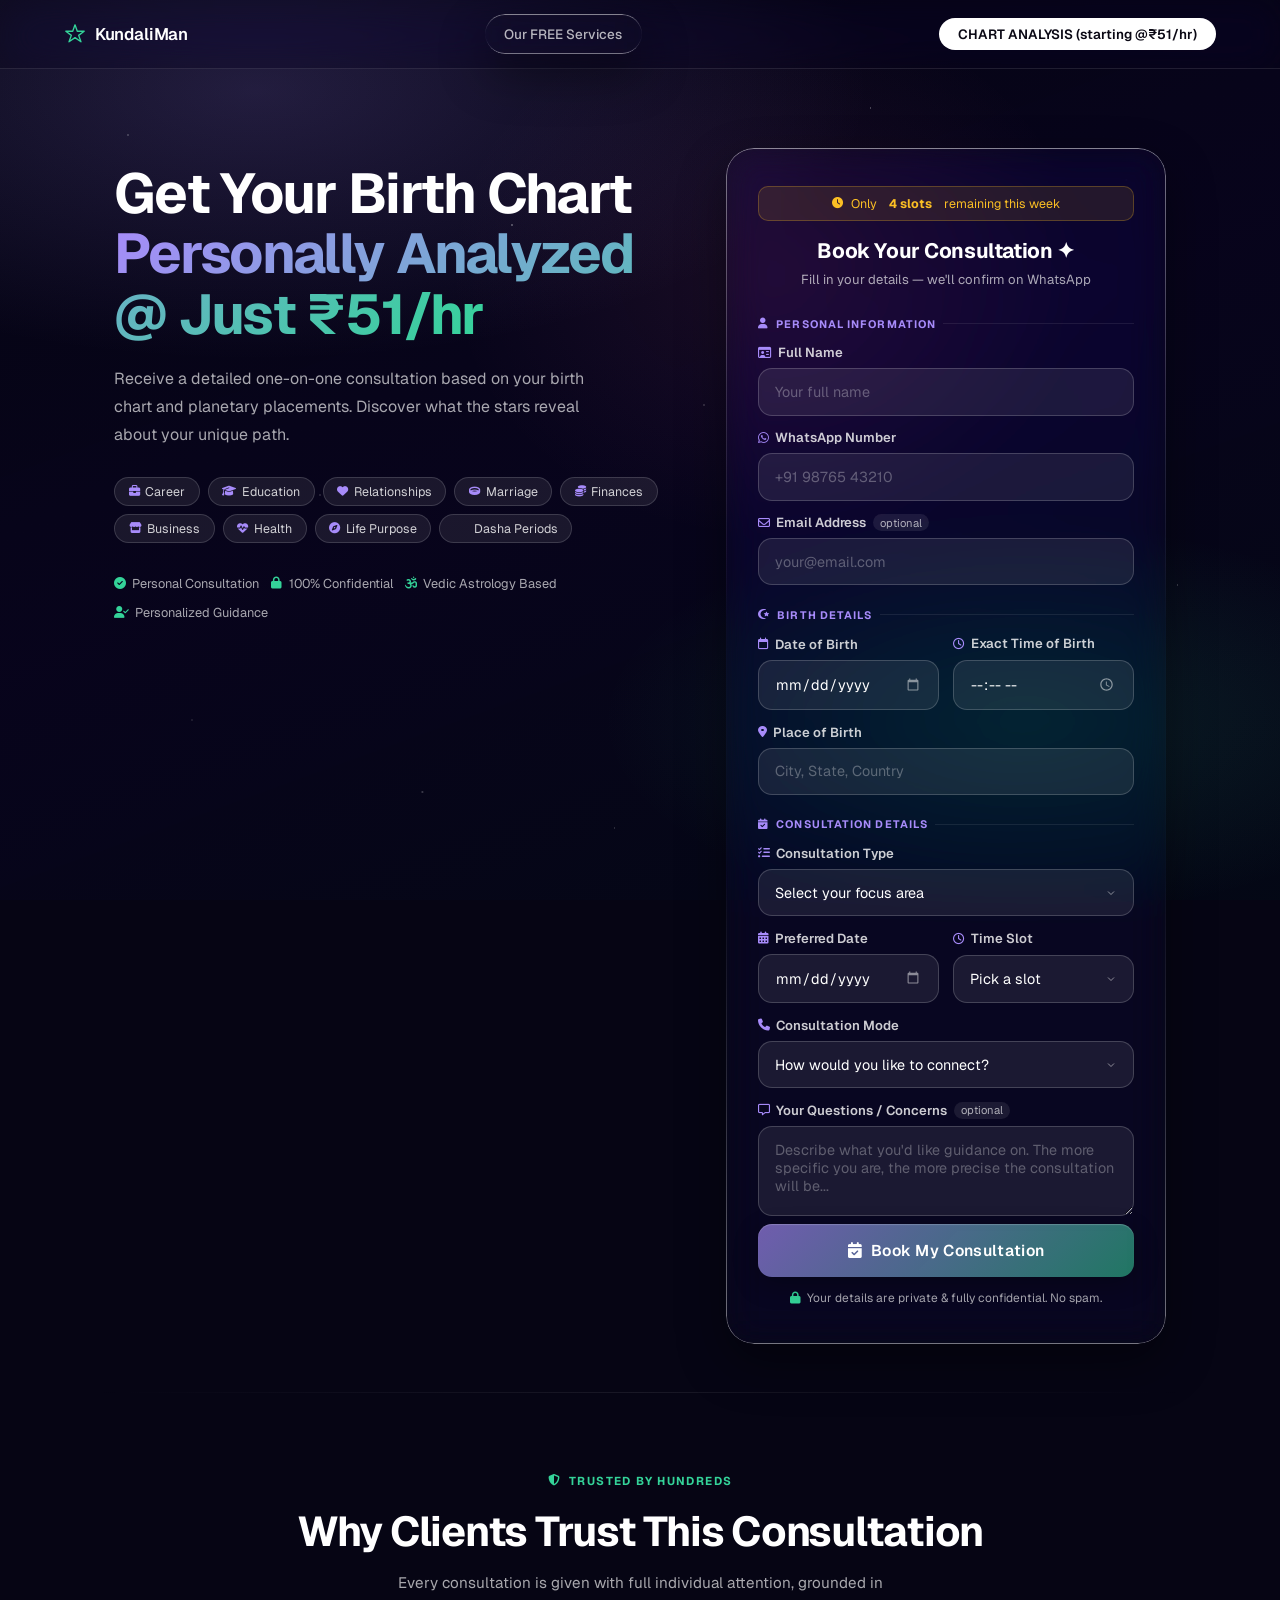
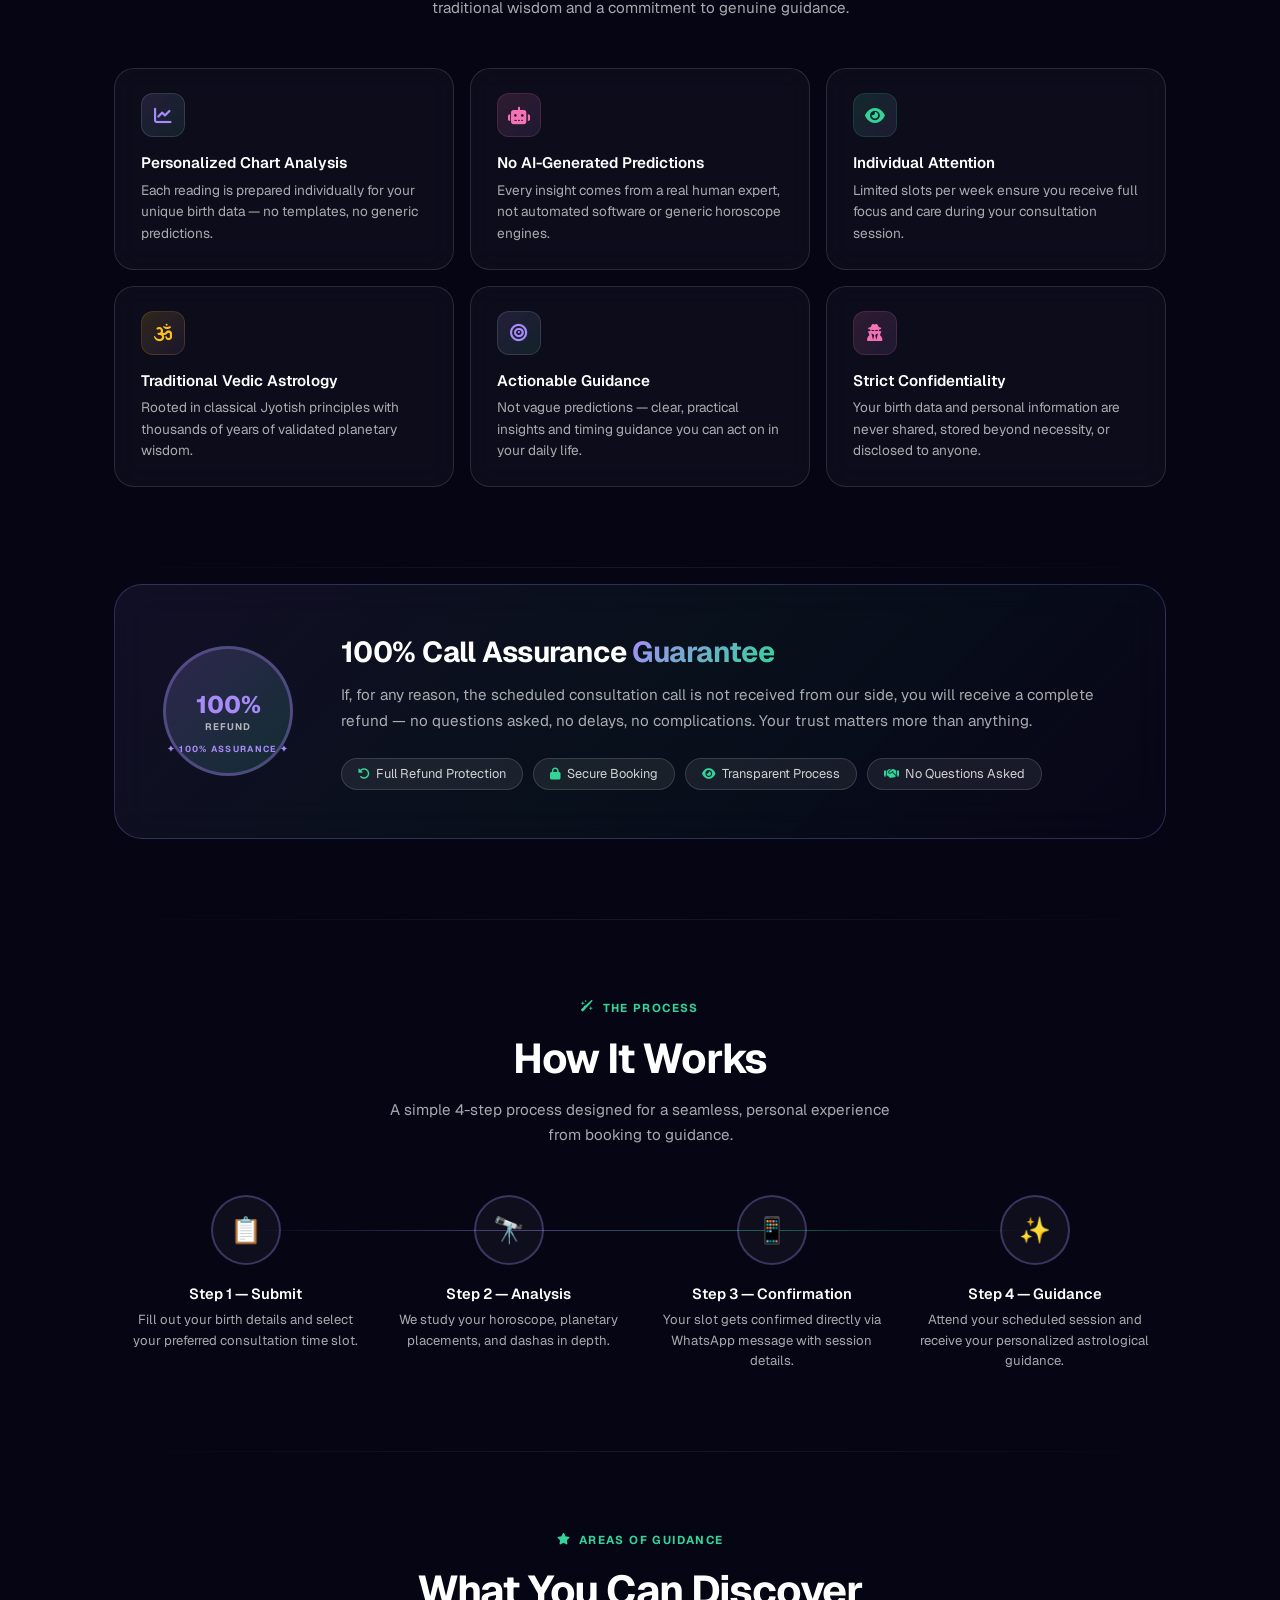
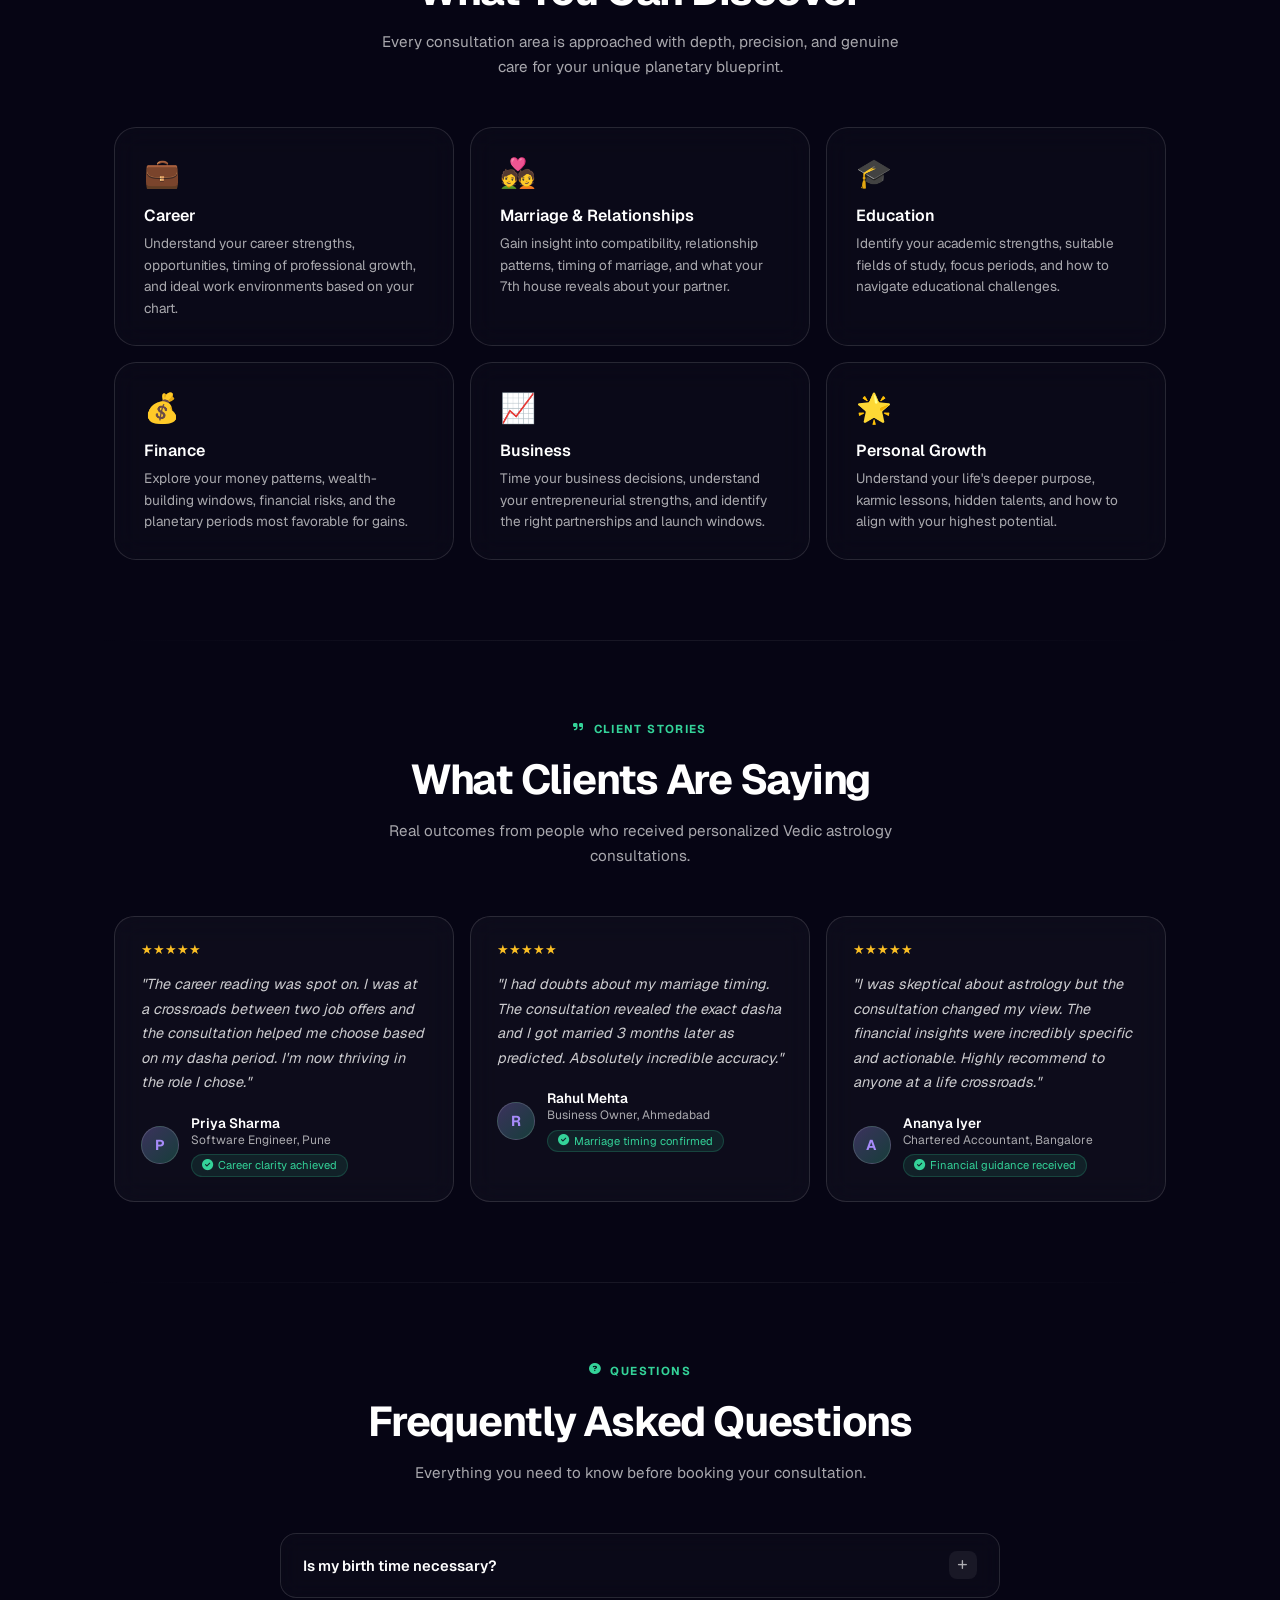
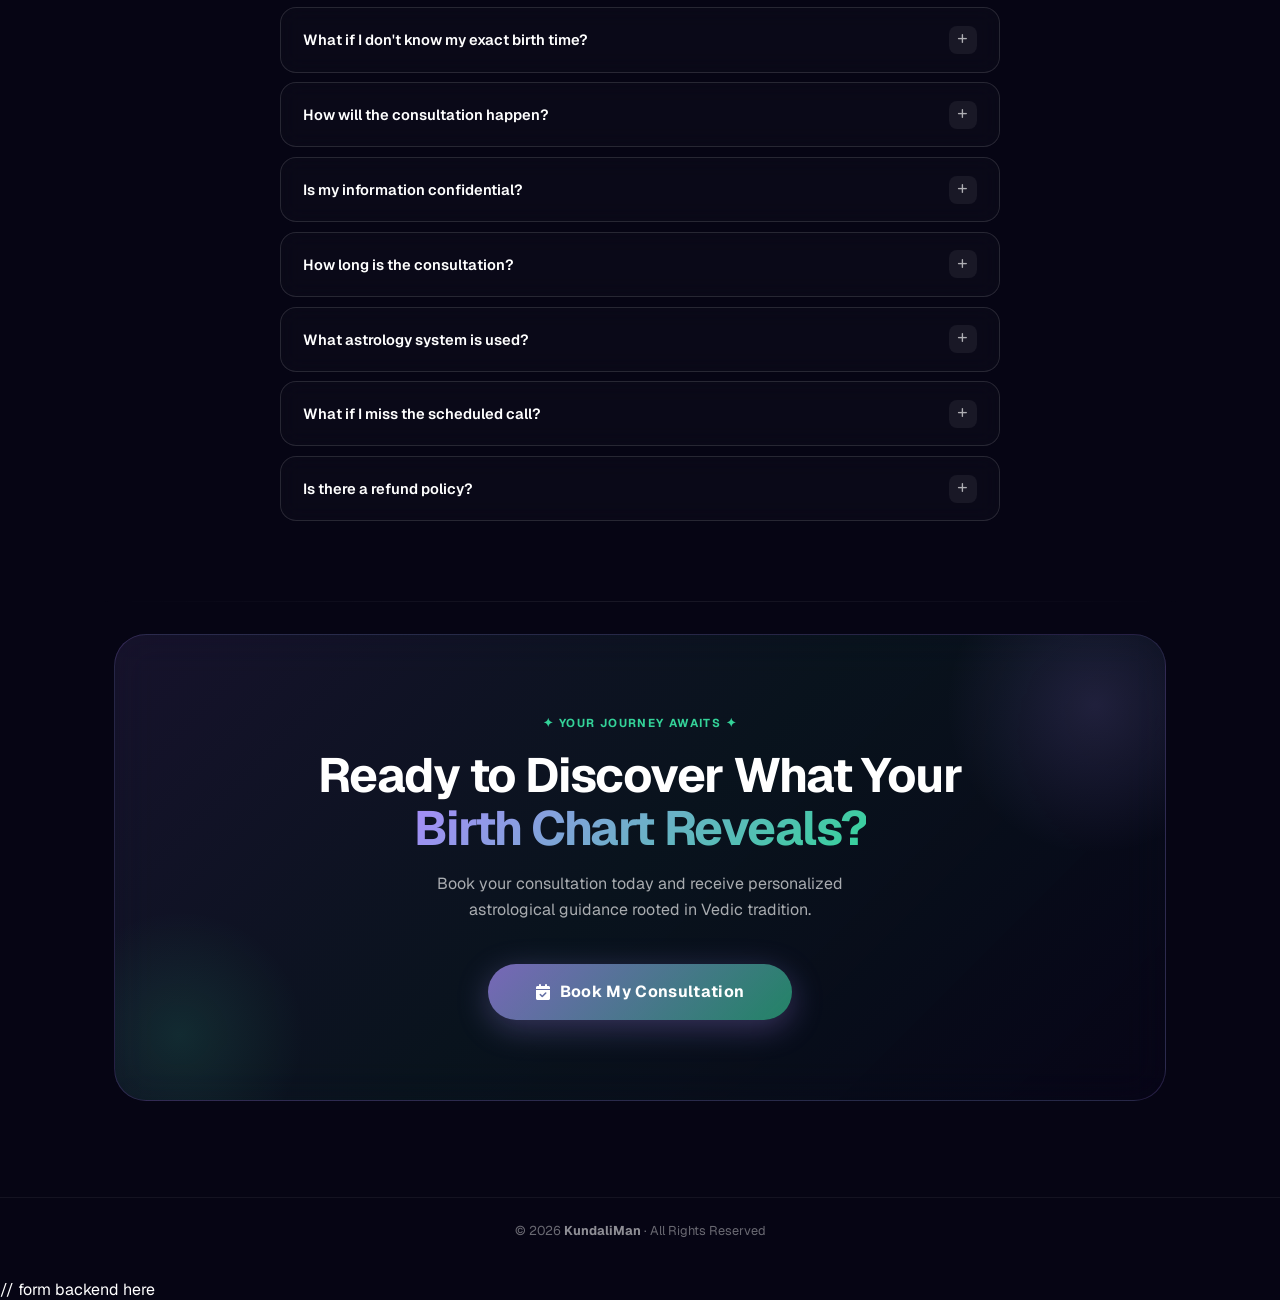
==== consult_page.html @ 199d8efd "added new features and SaaS" ====
<!DOCTYPE html>
<html lang="en">
<head>
<meta charset="UTF-8"/>
<meta name="viewport" content="width=device-width, initial-scale=1.0"/>
<meta name="description" content="Book a personal Vedic astrology consultation. Get your birth chart analyzed by an expert. Career, marriage, finance, and life purpose guidance."/>
<title>Personal Horoscope Consultation — Book Your Session</title>
<link rel="preconnect" href="https://fonts.googleapis.com"/>
<link rel="preconnect" href="https://fonts.gstatic.com" crossorigin/>
<link href="https://fonts.googleapis.com/css2?family=Geist:wght@300;400;500;600;700&display=swap" rel="stylesheet"/>
<link rel="stylesheet" href="https://cdnjs.cloudflare.com/ajax/libs/font-awesome/6.5.0/css/all.min.css"/>

<style>
/* ===========================
   CSS CUSTOM PROPERTIES (from global style.css)
=========================== */
:root {
  --white-10: rgba(255,255,255,0.10);
  --white-15: rgba(255,255,255,0.15);
  --white-20: rgba(255,255,255,0.20);
  --white-45: rgba(255,255,255,0.45);
  --white-70: rgba(255,255,255,0.70);
  --white-90: rgba(255,255,255,0.90);
  --text: #ffffff;
  --text-muted: rgba(255,255,255,0.65);
  --text-sub: rgba(255,255,255,0.80);
  --accent: #a78bfa;
  --accent-2: #34d399;
  --accent-3: #f472b6;
  --accent-warm: #fbbf24;
  --card-border: rgba(255,255,255,0.12);
  --card-border-hover: rgba(255,255,255,0.28);
  --shadow: 0 24px 64px rgba(0,0,0,0.5);
  --shadow-sm: 0 8px 24px rgba(0,0,0,0.35);
  --header-height: 68px;
  --input-bg: rgba(255,255,255,0.08);
  --input-border: rgba(255,255,255,0.18);
  --pill-bg: rgba(255,255,255,0.08);
  --pill-border: rgba(255,255,255,0.15);
  --footer-text: rgba(255,255,255,0.4);
  --loader-track: rgba(255,255,255,0.12);
}

/* ===========================
   RESET & BASE
=========================== */
*, *::before, *::after { box-sizing: border-box; margin: 0; padding: 0; }
html { scroll-behavior: smooth; }
body {
  min-height: 100vh;
  font-family: "Geist", -apple-system, BlinkMacSystemFont, "Segoe UI", sans-serif;
  color: var(--text);
  overflow-x: hidden;
  position: relative;
  background: #060514;
}

/* ===========================
   ANIMATED BACKGROUND
=========================== */
.bg-canvas {
  position: fixed;
  inset: 0;
  z-index: 0;
  pointer-events: none;
  overflow: hidden;
}
.bg-canvas::before {
  content: "";
  position: absolute;
  inset: 0;
  background:
    radial-gradient(ellipse 80% 50% at 20% 10%, rgba(167,139,250,0.18) 0%, transparent 60%),
    radial-gradient(ellipse 60% 40% at 80% 80%, rgba(52,211,153,0.12) 0%, transparent 55%),
    radial-gradient(ellipse 50% 60% at 60% 30%, rgba(244,114,182,0.08) 0%, transparent 50%),
    linear-gradient(160deg, rgba(5,5,20,0.97) 0%, rgba(8,4,28,0.95) 50%, rgba(4,8,22,0.97) 100%);
}
.star-field {
  position: absolute;
  inset: 0;
  background-image:
    radial-gradient(1px 1px at 10% 15%, rgba(255,255,255,0.6) 0%, transparent 100%),
    radial-gradient(1px 1px at 25% 55%, rgba(255,255,255,0.4) 0%, transparent 100%),
    radial-gradient(1.5px 1.5px at 40% 25%, rgba(255,255,255,0.5) 0%, transparent 100%),
    radial-gradient(1px 1px at 60% 70%, rgba(255,255,255,0.3) 0%, transparent 100%),
    radial-gradient(1px 1px at 75% 40%, rgba(255,255,255,0.5) 0%, transparent 100%),
    radial-gradient(1.5px 1.5px at 88% 20%, rgba(255,255,255,0.4) 0%, transparent 100%),
    radial-gradient(1px 1px at 15% 80%, rgba(255,255,255,0.3) 0%, transparent 100%),
    radial-gradient(1px 1px at 55% 45%, rgba(255,255,255,0.5) 0%, transparent 100%),
    radial-gradient(1px 1px at 92% 65%, rgba(255,255,255,0.4) 0%, transparent 100%),
    radial-gradient(1.5px 1.5px at 33% 88%, rgba(255,255,255,0.3) 0%, transparent 100%),
    radial-gradient(1px 1px at 68% 12%, rgba(255,255,255,0.5) 0%, transparent 100%),
    radial-gradient(1px 1px at 48% 92%, rgba(255,255,255,0.3) 0%, transparent 100%);
  animation: twinkle 8s ease-in-out infinite alternate;
}
@keyframes twinkle {
  0% { opacity: 0.6; }
  100% { opacity: 1; }
}

/* ===========================
   LIQUID GLASS BASE (from global)
=========================== */
.liquid-glass {
  background: rgba(255,255,255,0.01);
  backdrop-filter: blur(18px) saturate(1.8);
  -webkit-backdrop-filter: blur(18px) saturate(1.8);
  border: none;
  box-shadow: inset 0 1px 1px rgba(255,255,255,0.12), 0 20px 48px rgba(0,0,0,0.4);
  position: relative;
  overflow: hidden;
}
.liquid-glass::before {
  content: "";
  position: absolute;
  inset: 0;
  border-radius: inherit;
  padding: 1.4px;
  background: linear-gradient(180deg,
    rgba(255,255,255,0.45) 0%,
    rgba(255,255,255,0.15) 20%,
    rgba(255,255,255,0) 40%,
    rgba(255,255,255,0) 60%,
    rgba(255,255,255,0.15) 80%,
    rgba(255,255,255,0.45) 100%
  );
  -webkit-mask: linear-gradient(#fff 0 0) content-box, linear-gradient(#fff 0 0);
  -webkit-mask-composite: xor;
  mask-composite: exclude;
  pointer-events: none;
  z-index: 1;
}

/* ===========================
   HEADER
=========================== */
.site-header {
  position: fixed;
  top: 0; left: 0; right: 0;
  z-index: 100;
  background: rgba(10,8,20,0.35);
  backdrop-filter: blur(20px) saturate(1.6);
  -webkit-backdrop-filter: blur(20px) saturate(1.6);
  border-bottom: 1px solid rgba(255,255,255,0.10);
}
.header-inner {
  max-width: 1200px;
  margin: 0 auto;
  padding: 0 1.5rem;
  height: var(--header-height);
  display: flex;
  align-items: center;
  justify-content: space-between;
  gap: 1.5rem;
}
.logo {
  display: flex;
  align-items: center;
  gap: 0.55rem;
  text-decoration: none;
  color: var(--text);
  font-weight: 600;
  font-size: 1.05rem;
  letter-spacing: -0.01em;
  flex-shrink: 0;
  transition: opacity 0.2s;
}
.logo:hover { opacity: 0.8; }
.logo-icon { width: 22px; height: 22px; flex-shrink: 0; }
.nav-pill {
  display: flex;
  align-items: center;
  gap: 0.15rem;
  padding: 0.3rem;
  border-radius: 999px;
}
.nav-pill .nav-link {
  text-decoration: none;
  color: var(--white-70);
  font-size: 0.84rem;
  font-weight: 500;
  padding: 0.4rem 0.9rem;
  border-radius: 999px;
  transition: color 0.2s, background 0.2s;
  white-space: nowrap;
}
.nav-pill .nav-link:hover { color: #fff; background: rgba(255,255,255,0.10); }
.nav-pill .nav-link.active { color: #fff; background: rgba(255,255,255,0.16); }
.header-actions { display: flex; align-items: center; gap: 0.5rem; flex-shrink: 0; }
.btn-ghost {
  border-radius: 999px;
  padding: 0.45rem 1.1rem;
  font-family: inherit;
  font-size: 0.84rem;
  font-weight: 500;
  color: #fff;
  cursor: pointer;
  transition: opacity 0.2s, background 0.2s;
  border: none;
  background: transparent;
}
.btn-ghost:hover { opacity: 0.85; background: rgba(255,255,255,0.08); }
.btn-solid {
  border-radius: 999px;
  padding: 0.45rem 1.2rem;
  font-family: inherit;
  font-size: 0.84rem;
  font-weight: 600;
  background: #fff;
  color: #0a0814;
  border: none;
  cursor: pointer;
  transition: opacity 0.2s, transform 0.15s;
  text-decoration: none;
  display: inline-flex;
  align-items: center;
  gap: 0.35rem;
}
.btn-solid:hover { opacity: 0.92; transform: scale(1.02); }
.menu-toggle {
  display: none;
  align-items: center;
  justify-content: center;
  width: 40px; height: 40px;
  border-radius: 12px;
  border: none;
  cursor: pointer;
  color: #fff;
  background: rgba(255,255,255,0.06);
}
.mobile-nav {
  display: none;
  flex-direction: column;
  padding: 1rem 1.25rem;
  border-radius: 0 0 20px 20px;
  border-top: 1px solid rgba(255,255,255,0.08);
  background: rgba(10,8,20,0.95);
  backdrop-filter: blur(20px);
}
.mobile-nav.open { display: flex; }
.mobile-nav-link {
  text-decoration: none;
  color: var(--white-70);
  font-size: 0.95rem;
  font-weight: 500;
  padding: 0.75rem 0.5rem;
  border-bottom: 1px solid rgba(255,255,255,0.07);
  transition: color 0.2s;
}
.mobile-nav-link:hover { color: #fff; }

/* ===========================
   PAGE LAYOUT
=========================== */
.page-wrapper {
  position: relative;
  z-index: 2;
  padding-top: var(--header-height);
}

/* ===========================
   HERO
=========================== */
.hero {
  max-width: 1100px;
  margin: 0 auto;
  padding: 5rem 1.5rem 3rem;
  display: grid;
  grid-template-columns: 1fr 440px;
  gap: 4rem;
  align-items: start;
}
.hero-left { padding-top: 1rem; }

.hero-badge {
  display: inline-flex;
  align-items: center;
  gap: 0.5rem;
  background: rgba(255,255,255,0.08);
  border: 1px solid rgba(255,255,255,0.18);
  border-radius: 999px;
  padding: 0.4rem 1.1rem;
  font-size: 0.72rem;
  font-weight: 600;
  letter-spacing: 0.09em;
  text-transform: uppercase;
  color: var(--accent-2);
  margin-bottom: 1.6rem;
  animation: fadeInUp 0.6s 0.1s both;
}
.hero-badge i { font-size: 0.65rem; }

.hero-title {
  font-size: clamp(2.2rem, 5vw, 3.5rem);
  font-weight: 700;
  line-height: 1.08;
  letter-spacing: -0.03em;
  margin-bottom: 1.2rem;
  animation: fadeInUp 0.6s 0.2s both;
}
.accent-line {
  background: linear-gradient(135deg, var(--accent), var(--accent-2));
  -webkit-background-clip: text;
  -webkit-text-fill-color: transparent;
  background-clip: text;
}

.hero-sub {
  color: var(--text-muted);
  line-height: 1.75;
  font-size: 1rem;
  max-width: 480px;
  margin-bottom: 1.8rem;
  animation: fadeInUp 0.6s 0.3s both;
}

.hero-insights {
  display: flex;
  flex-wrap: wrap;
  gap: 0.5rem;
  margin-bottom: 2rem;
  animation: fadeInUp 0.6s 0.35s both;
}
.insight-pill {
  display: inline-flex;
  align-items: center;
  gap: 0.35rem;
  background: var(--pill-bg);
  border: 1px solid var(--pill-border);
  border-radius: 999px;
  padding: 0.3rem 0.85rem;
  font-size: 0.78rem;
  color: var(--text-sub);
}
.insight-pill i { color: var(--accent); font-size: 0.7rem; }

.trust-badges {
  display: flex;
  flex-wrap: wrap;
  gap: 0.75rem;
  animation: fadeInUp 0.6s 0.4s both;
}
.trust-badge {
  display: flex;
  align-items: center;
  gap: 0.4rem;
  font-size: 0.8rem;
  color: var(--text-muted);
}
.trust-badge i { color: var(--accent-2); font-size: 0.75rem; }

.response-badge {
  display: inline-flex;
  align-items: center;
  gap: 0.5rem;
  background: rgba(52,211,153,0.1);
  border: 1px solid rgba(52,211,153,0.25);
  border-radius: 999px;
  padding: 0.4rem 1rem;
  font-size: 0.78rem;
  color: var(--accent-2);
  margin-top: 1.5rem;
  animation: fadeInUp 0.6s 0.45s both;
}
.pulse-dot {
  width: 7px; height: 7px;
  border-radius: 50%;
  background: var(--accent-2);
  animation: pulse 2s ease-in-out infinite;
}
@keyframes pulse {
  0%, 100% { opacity: 1; transform: scale(1); }
  50% { opacity: 0.5; transform: scale(0.8); }
}

/* ===========================
   FORM CARD
=========================== */
.form-card {
  border-radius: 28px;
  padding: clamp(1.8rem, 3vw, 2.4rem) clamp(1.5rem, 3vw, 2rem);
  animation: fadeInUp 0.6s 0.2s both;
  position: sticky;
  top: calc(var(--header-height) + 1.5rem);
}

.form-card-header {
  text-align: center;
  margin-bottom: 1.8rem;
}
.form-card-title {
  font-size: 1.3rem;
  font-weight: 700;
  letter-spacing: -0.02em;
  margin-bottom: 0.4rem;
}
.form-card-sub {
  font-size: 0.82rem;
  color: var(--text-muted);
}

.form-section-label {
  font-size: 0.68rem;
  font-weight: 700;
  letter-spacing: 0.1em;
  text-transform: uppercase;
  color: var(--accent);
  margin: 1.4rem 0 0.85rem;
  display: flex;
  align-items: center;
  gap: 0.45rem;
}
.form-section-label::after {
  content: "";
  flex: 1;
  height: 1px;
  background: rgba(255,255,255,0.08);
}

.form-grid { display: grid; gap: 0.85rem; }
.form-grid-2 { grid-template-columns: 1fr 1fr; }

.form-field { display: grid; gap: 0.45rem; }
.form-field label {
  font-size: 0.82rem;
  font-weight: 600;
  color: var(--text-sub);
  display: flex;
  align-items: center;
  gap: 0.4rem;
}
.form-field label i { color: var(--accent); font-size: 0.75rem; }
.optional-tag {
  font-weight: 400;
  font-size: 0.7rem;
  color: var(--text-muted);
  background: var(--pill-bg);
  border-radius: 999px;
  padding: 0.08rem 0.45rem;
}

.form-field input,
.form-field select,
.form-field textarea {
  border: 1px solid var(--input-border);
  border-radius: 14px;
  padding: 0.85rem 1rem;
  background: var(--input-bg);
  color: #fff;
  font-size: 0.9rem;
  font-family: inherit;
  min-height: 46px;
  width: 100%;
  outline: none;
  transition: border-color 0.25s, background 0.25s;
  -webkit-appearance: none;
  appearance: none;
}
.form-field input::placeholder,
.form-field textarea::placeholder { color: rgba(255,255,255,0.3); }
.form-field input:focus,
.form-field select:focus,
.form-field textarea:focus {
  border-color: var(--accent);
  background: rgba(255,255,255,0.12);
}
.form-field input.error { border-color: rgba(244,114,182,0.6); }
.field-error {
  font-size: 0.75rem;
  color: var(--accent-3);
  display: none;
  align-items: center;
  gap: 0.3rem;
}
.field-error.visible { display: flex; }

.form-field select {
  background-image: url("data:image/svg+xml,%3Csvg xmlns='http://www.w3.org/2000/svg' width='12' height='12' viewBox='0 0 24 24' fill='none' stroke='rgba(255,255,255,0.5)' stroke-width='2'%3E%3Cpolyline points='6 9 12 15 18 9'%3E%3C/polyline%3E%3C/svg%3E");
  background-repeat: no-repeat;
  background-position: right 1rem center;
  padding-right: 2.5rem;
  cursor: pointer;
}
.form-field select option { background: #0f0b26; color: #fff; }

.form-field textarea { min-height: 90px; resize: vertical; }

.form-field input[type="date"]::-webkit-calendar-picker-indicator,
.form-field input[type="time"]::-webkit-calendar-picker-indicator {
  filter: invert(1) opacity(0.5);
  cursor: pointer;
}

/* Submit button (matches submit-btn from global) */
.submit-btn {
  position: relative;
  overflow: hidden;
  border: none;
  border-radius: 14px;
  padding: 1rem 2rem;
  font-family: inherit;
  font-size: 0.98rem;
  font-weight: 600;
  color: #fff;
  background: linear-gradient(135deg, rgba(167,139,250,0.65), rgba(52,211,153,0.55));
  backdrop-filter: blur(8px);
  -webkit-backdrop-filter: blur(8px);
  box-shadow: inset 0 1px 1px rgba(255,255,255,0.2), 0 8px 24px rgba(0,0,0,0.3);
  cursor: pointer;
  letter-spacing: 0.02em;
  min-height: 52px;
  width: 100%;
  margin-top: 0.5rem;
  transition: opacity 0.2s, transform 0.15s;
  display: flex;
  align-items: center;
  justify-content: center;
  gap: 0.55rem;
}
.submit-btn:hover { opacity: 0.92; transform: scale(1.01); }
.submit-btn:disabled { opacity: 0.5; cursor: not-allowed; transform: none; }
.btn-shimmer {
  position: absolute;
  top: 0; left: -100%;
  width: 60%; height: 100%;
  background: linear-gradient(90deg, transparent, rgba(255,255,255,0.15), transparent);
  animation: shimmer 3.5s infinite;
}
@keyframes shimmer { 0% { left: -100%; } 60%, 100% { left: 200%; } }

.form-bottom-note {
  text-align: center;
  font-size: 0.75rem;
  color: var(--text-muted);
  margin-top: 0.8rem;
  display: flex;
  align-items: center;
  justify-content: center;
  gap: 0.35rem;
}
.form-bottom-note i { color: var(--accent-2); }

/* Slots available indicator */
.slots-indicator {
  display: flex;
  align-items: center;
  justify-content: center;
  gap: 0.5rem;
  background: rgba(251,191,36,0.1);
  border: 1px solid rgba(251,191,36,0.25);
  border-radius: 10px;
  padding: 0.5rem 0.75rem;
  font-size: 0.78rem;
  color: var(--accent-warm);
  margin-bottom: 1rem;
}
.slots-indicator i { font-size: 0.7rem; }

/* Success state */
.form-success {
  display: none;
  text-align: center;
  padding: 2rem 1rem;
}
.form-success.visible { display: block; }
.success-icon {
  width: 72px; height: 72px;
  border-radius: 50%;
  background: linear-gradient(135deg, rgba(52,211,153,0.2), rgba(167,139,250,0.15));
  border: 2px solid rgba(52,211,153,0.4);
  display: flex;
  align-items: center;
  justify-content: center;
  margin: 0 auto 1.2rem;
  font-size: 1.8rem;
  color: var(--accent-2);
}
.success-title { font-size: 1.4rem; font-weight: 700; margin-bottom: 0.6rem; }
.success-sub { font-size: 0.88rem; color: var(--text-muted); line-height: 1.6; }

/* ===========================
   TRUST SECTION
=========================== */
.section {
  max-width: 1100px;
  margin: 0 auto;
  padding: 5rem 1.5rem;
}
.section-eyebrow {
  font-size: 0.72rem;
  font-weight: 700;
  letter-spacing: 0.12em;
  text-transform: uppercase;
  color: var(--accent-2);
  display: flex;
  align-items: center;
  justify-content: center;
  gap: 0.5rem;
  margin-bottom: 1rem;
}
.section-title {
  font-size: clamp(1.8rem, 4vw, 2.6rem);
  font-weight: 700;
  letter-spacing: -0.03em;
  text-align: center;
  margin-bottom: 0.75rem;
}
.section-sub {
  text-align: center;
  color: var(--text-muted);
  font-size: 0.95rem;
  max-width: 520px;
  margin: 0 auto 3rem;
  line-height: 1.65;
}

.trust-grid {
  display: grid;
  grid-template-columns: repeat(auto-fill, minmax(280px, 1fr));
  gap: 1rem;
}
.trust-card {
  border-radius: 20px;
  padding: 1.5rem 1.6rem;
  transition: border-color 0.25s, transform 0.25s;
  cursor: default;
  border: 1px solid var(--card-border);
  background: rgba(255,255,255,0.03);
  backdrop-filter: blur(14px);
  -webkit-backdrop-filter: blur(14px);
}
.trust-card:hover {
  border-color: var(--card-border-hover);
  transform: translateY(-3px);
  box-shadow: var(--shadow-sm);
}
.trust-icon {
  width: 44px; height: 44px;
  border-radius: 12px;
  background: linear-gradient(135deg, rgba(167,139,250,0.15), rgba(52,211,153,0.1));
  border: 1px solid rgba(255,255,255,0.12);
  display: flex;
  align-items: center;
  justify-content: center;
  margin-bottom: 1rem;
  font-size: 1.1rem;
  color: var(--accent);
}
.trust-card h4 { font-size: 0.95rem; font-weight: 600; margin-bottom: 0.45rem; }
.trust-card p { font-size: 0.85rem; color: var(--text-muted); line-height: 1.6; }

/* ===========================
   GUARANTEE SECTION
=========================== */
.guarantee-section {
  max-width: 1100px;
  margin: 0 auto;
  padding: 1rem 1.5rem 5rem;
}
.guarantee-card {
  border-radius: 28px;
  padding: 3rem;
  background: linear-gradient(135deg, rgba(167,139,250,0.08) 0%, rgba(52,211,153,0.06) 50%, rgba(10,6,30,0.4) 100%);
  border: 1px solid rgba(167,139,250,0.25);
  backdrop-filter: blur(20px);
  -webkit-backdrop-filter: blur(20px);
  display: grid;
  grid-template-columns: auto 1fr;
  gap: 3rem;
  align-items: center;
}
.guarantee-badge-wrap { text-align: center; }
.guarantee-badge {
  width: 130px; height: 130px;
  border-radius: 50%;
  background: linear-gradient(135deg, rgba(167,139,250,0.2), rgba(52,211,153,0.15));
  border: 3px solid rgba(167,139,250,0.35);
  display: flex;
  flex-direction: column;
  align-items: center;
  justify-content: center;
  gap: 0.2rem;
  animation: spin 12s linear infinite;
  position: relative;
}
.guarantee-badge::after {
  content: "✦ 100% ASSURANCE ✦";
  position: absolute;
  font-size: 0.55rem;
  letter-spacing: 0.15em;
  color: var(--accent);
  font-weight: 700;
  bottom: 18px;
  white-space: nowrap;
}
.guarantee-badge i { font-size: 2rem; color: var(--accent-warm); }
.guarantee-badge-num { font-size: 1.5rem; font-weight: 800; color: var(--accent); line-height: 1; }
.guarantee-badge-text { font-size: 0.6rem; font-weight: 700; letter-spacing: 0.1em; color: var(--text-muted); text-transform: uppercase; }

.guarantee-right h2 { font-size: 1.8rem; font-weight: 700; letter-spacing: -0.02em; margin-bottom: 0.75rem; }
.guarantee-right p { color: var(--text-muted); line-height: 1.7; margin-bottom: 1.5rem; font-size: 0.95rem; }
.guarantee-pills { display: flex; flex-wrap: wrap; gap: 0.6rem; }
.guarantee-pill {
  display: flex;
  align-items: center;
  gap: 0.4rem;
  background: rgba(255,255,255,0.07);
  border: 1px solid rgba(255,255,255,0.14);
  border-radius: 999px;
  padding: 0.4rem 1rem;
  font-size: 0.8rem;
  color: var(--text-sub);
}
.guarantee-pill i { color: var(--accent-2); font-size: 0.75rem; }

/* ===========================
   HOW IT WORKS
=========================== */
.steps-wrap {
  display: grid;
  grid-template-columns: repeat(4, 1fr);
  gap: 0;
  position: relative;
}
.steps-wrap::before {
  content: "";
  position: absolute;
  top: 35px;
  left: 12.5%;
  right: 12.5%;
  height: 1px;
  background: linear-gradient(90deg, transparent, rgba(167,139,250,0.4), rgba(52,211,153,0.4), transparent);
}
.step-item {
  display: flex;
  flex-direction: column;
  align-items: center;
  text-align: center;
  padding: 0 1rem;
  opacity: 0;
  transform: translateY(20px);
  transition: opacity 0.5s, transform 0.5s;
}
.step-item.visible { opacity: 1; transform: translateY(0); }
.step-num {
  width: 70px; height: 70px;
  border-radius: 50%;
  background: rgba(255,255,255,0.04);
  border: 2px solid rgba(167,139,250,0.3);
  display: flex;
  align-items: center;
  justify-content: center;
  font-size: 1.6rem;
  margin-bottom: 1.2rem;
  position: relative;
  z-index: 1;
  transition: border-color 0.3s, background 0.3s;
}
.step-item:hover .step-num {
  border-color: var(--accent);
  background: rgba(167,139,250,0.1);
}
.step-item h4 { font-size: 0.92rem; font-weight: 600; margin-bottom: 0.45rem; }
.step-item p { font-size: 0.82rem; color: var(--text-muted); line-height: 1.55; }

/* ===========================
   BENEFITS CARDS
=========================== */
.benefits-grid {
  display: grid;
  grid-template-columns: repeat(auto-fill, minmax(300px, 1fr));
  gap: 1rem;
}
.benefit-card {
  border-radius: 22px;
  padding: 1.6rem 1.8rem;
  border: 1px solid var(--card-border);
  background: rgba(255,255,255,0.02);
  backdrop-filter: blur(14px);
  -webkit-backdrop-filter: blur(14px);
  transition: border-color 0.25s, transform 0.25s, box-shadow 0.25s;
  cursor: default;
}
.benefit-card:hover {
  border-color: rgba(167,139,250,0.3);
  transform: translateY(-4px);
  box-shadow: 0 20px 40px rgba(0,0,0,0.4);
}
.benefit-icon {
  font-size: 1.8rem;
  margin-bottom: 0.9rem;
  display: block;
}
.benefit-card h3 { font-size: 1rem; font-weight: 600; margin-bottom: 0.4rem; }
.benefit-card p { font-size: 0.85rem; color: var(--text-muted); line-height: 1.6; }

/* ===========================
   TESTIMONIALS
=========================== */
.testimonials-grid {
  display: grid;
  grid-template-columns: repeat(auto-fill, minmax(300px, 1fr));
  gap: 1rem;
}
.testimonial-card {
  border-radius: 20px;
  padding: 1.5rem 1.6rem;
  border: 1px solid var(--card-border);
  background: rgba(255,255,255,0.03);
  backdrop-filter: blur(14px);
  -webkit-backdrop-filter: blur(14px);
  transition: border-color 0.25s, transform 0.25s;
}
.testimonial-card:hover { border-color: var(--card-border-hover); transform: translateY(-3px); }
.stars {
  display: flex;
  gap: 0.2rem;
  margin-bottom: 0.9rem;
  color: var(--accent-warm);
  font-size: 0.8rem;
}
.testimonial-text {
  font-size: 0.9rem;
  color: var(--text-sub);
  line-height: 1.7;
  margin-bottom: 1.2rem;
  font-style: italic;
}
.testimonial-author { display: flex; align-items: center; gap: 0.75rem; }
.author-avatar {
  width: 38px; height: 38px;
  border-radius: 50%;
  background: linear-gradient(135deg, rgba(167,139,250,0.3), rgba(52,211,153,0.25));
  border: 1px solid rgba(255,255,255,0.15);
  display: flex;
  align-items: center;
  justify-content: center;
  font-size: 0.9rem;
  font-weight: 700;
  color: var(--accent);
  flex-shrink: 0;
}
.author-name { font-size: 0.85rem; font-weight: 600; }
.author-detail { font-size: 0.75rem; color: var(--text-muted); }
.outcome-badge {
  display: inline-flex;
  align-items: center;
  gap: 0.3rem;
  background: rgba(52,211,153,0.1);
  border: 1px solid rgba(52,211,153,0.2);
  border-radius: 999px;
  padding: 0.2rem 0.65rem;
  font-size: 0.7rem;
  color: var(--accent-2);
  margin-top: 0.4rem;
}

/* ===========================
   FAQ ACCORDION
=========================== */
.faq-wrap { max-width: 720px; margin: 0 auto; display: grid; gap: 0.6rem; }
.faq-item {
  border: 1px solid var(--card-border);
  border-radius: 16px;
  background: rgba(255,255,255,0.02);
  backdrop-filter: blur(10px);
  overflow: hidden;
  transition: border-color 0.25s;
}
.faq-item.open { border-color: rgba(167,139,250,0.3); }
.faq-q {
  display: flex;
  align-items: center;
  justify-content: space-between;
  gap: 1rem;
  padding: 1.1rem 1.4rem;
  cursor: pointer;
  font-size: 0.92rem;
  font-weight: 600;
  color: var(--text);
  transition: color 0.2s;
  list-style: none;
  user-select: none;
}
.faq-q:hover { color: var(--accent); }
.faq-q .faq-icon {
  flex-shrink: 0;
  width: 28px; height: 28px;
  border-radius: 8px;
  background: rgba(255,255,255,0.06);
  display: flex;
  align-items: center;
  justify-content: center;
  font-size: 0.7rem;
  color: var(--text-muted);
  transition: background 0.2s, transform 0.3s, color 0.2s;
}
.faq-item.open .faq-q .faq-icon { transform: rotate(45deg); background: rgba(167,139,250,0.2); color: var(--accent); }
.faq-a {
  max-height: 0;
  overflow: hidden;
  transition: max-height 0.35s ease;
}
.faq-item.open .faq-a { max-height: 200px; }
.faq-a p {
  padding: 0 1.4rem 1.2rem;
  font-size: 0.87rem;
  color: var(--text-muted);
  line-height: 1.7;
}

/* ===========================
   FINAL CTA
=========================== */
.final-cta {
  max-width: 1100px;
  margin: 0 auto;
  padding: 2rem 1.5rem 6rem;
}
.cta-card {
  border-radius: 32px;
  padding: 5rem 3rem;
  text-align: center;
  background: linear-gradient(135deg, rgba(167,139,250,0.1) 0%, rgba(52,211,153,0.07) 50%, rgba(10,6,30,0.3) 100%);
  border: 1px solid rgba(167,139,250,0.2);
  backdrop-filter: blur(20px);
  -webkit-backdrop-filter: blur(20px);
  position: relative;
  overflow: hidden;
}
.cta-card::before {
  content: "";
  position: absolute;
  top: -80px; right: -80px;
  width: 300px; height: 300px;
  border-radius: 50%;
  background: radial-gradient(circle, rgba(167,139,250,0.15), transparent 70%);
  pointer-events: none;
}
.cta-card::after {
  content: "";
  position: absolute;
  bottom: -60px; left: -60px;
  width: 250px; height: 250px;
  border-radius: 50%;
  background: radial-gradient(circle, rgba(52,211,153,0.12), transparent 70%);
  pointer-events: none;
}
.cta-eyebrow {
  font-size: 0.72rem;
  font-weight: 700;
  letter-spacing: 0.12em;
  text-transform: uppercase;
  color: var(--accent-2);
  margin-bottom: 1.2rem;
}
.cta-title {
  font-size: clamp(2rem, 4vw, 3rem);
  font-weight: 700;
  letter-spacing: -0.03em;
  max-width: 680px;
  margin: 0 auto 1rem;
  line-height: 1.1;
}
.cta-sub {
  color: var(--text-muted);
  font-size: 1rem;
  max-width: 460px;
  margin: 0 auto 2.5rem;
  line-height: 1.65;
}
.cta-btn {
  display: inline-flex;
  align-items: center;
  justify-content: center;
  gap: 0.6rem;
  position: relative;
  overflow: hidden;
  border: none;
  border-radius: 999px;
  padding: 1.1rem 3rem;
  font-family: inherit;
  font-size: 1rem;
  font-weight: 700;
  color: #fff;
  background: linear-gradient(135deg, rgba(167,139,250,0.7), rgba(52,211,153,0.6));
  box-shadow: 0 8px 32px rgba(167,139,250,0.3);
  cursor: pointer;
  letter-spacing: 0.02em;
  transition: opacity 0.2s, transform 0.15s;
  text-decoration: none;
}
.cta-btn:hover { opacity: 0.9; transform: scale(1.03); }

/* ===========================
   FOOTER
=========================== */
.site-footer {
  position: relative;
  z-index: 2;
  text-align: center;
  padding: 1.5rem 1rem 2.5rem;
  color: var(--footer-text);
  font-size: 0.8rem;
  border-top: 1px solid rgba(255,255,255,0.06);
}
.site-footer strong { color: rgba(255,255,255,0.55); }

/* ===========================
   SCROLL ANIMATIONS
=========================== */
.reveal {
  opacity: 0;
  transform: translateY(24px);
  transition: opacity 0.6s ease, transform 0.6s ease;
}
.reveal.visible { opacity: 1; transform: translateY(0); }

/* ===========================
   KEYFRAMES
=========================== */
@keyframes fadeInUp {
  from { opacity: 0; transform: translateY(20px); }
  to { opacity: 1; transform: translateY(0); }
}
@keyframes spin { to { transform: rotate(360deg); } }

/* ===========================
   DIVIDER
=========================== */
.section-divider {
  max-width: 1100px;
  margin: 0 auto;
  padding: 0 1.5rem;
  height: 1px;
  background: linear-gradient(90deg, transparent, rgba(255,255,255,0.08), transparent);
}

/* ===========================
   RESPONSIVE
=========================== */
@media (max-width: 900px) {
  .nav-pill { display: none; }
  .header-actions .btn-ghost { display: none; }
  .hero { grid-template-columns: 1fr; gap: 2.5rem; padding: 3.5rem 1.5rem 2rem; }
  .form-card { position: static; }
  .steps-wrap { grid-template-columns: 1fr 1fr; }
  .steps-wrap::before { display: none; }
  .guarantee-card { grid-template-columns: 1fr; text-align: center; }
  .guarantee-badge-wrap { display: flex; justify-content: center; }
  .guarantee-pills { justify-content: center; }
}
@media (max-width: 768px) {
  .menu-toggle { display: flex; }
  .header-actions .btn-solid { display: none; }
  .form-grid-2 { grid-template-columns: 1fr; }
  .cta-card { padding: 3.5rem 1.5rem; }
}
@media (max-width: 600px) {
  .steps-wrap { grid-template-columns: 1fr 1fr; gap: 2rem; }
  .trust-grid { grid-template-columns: 1fr; }
  .section { padding: 3.5rem 1.25rem; }
  .guarantee-card { padding: 2rem 1.5rem; }
}
</style>
</head>
<body>

<!-- ==============================
     BACKGROUND
============================== -->
<div class="bg-canvas">
  <div class="star-field"></div>
</div>

<!-- ==============================
     HEADER
============================== -->
<header class="site-header">
  <div class="header-inner">
    <a href="#" class="logo">
      <svg class="logo-icon" viewBox="0 0 24 24" fill="none" xmlns="http://www.w3.org/2000/svg">
        <path d="M12 2L14.5 9H22L16 13.5L18.5 20.5L12 16L5.5 20.5L8 13.5L2 9H9.5L12 2Z" stroke="#34d399" stroke-width="1.5" stroke-linejoin="round"/>
      </svg>
      KundaliMan
    </a>
    <nav class="nav-pill liquid-glass" aria-label="Main navigation">
      <a href="index.html" class="nav-link">Our FREE Services</a>

    </nav>
    <div class="header-actions">
      <a href="#booking-form" class="btn-solid">CHART ANALYSIS (starting @₹51/hr)</a>
      <button class="menu-toggle liquid-glass" id="menuToggle" aria-label="Open menu">
        <svg width="18" height="18" viewBox="0 0 24 24" fill="none" stroke="currentColor" stroke-width="2"><line x1="3" y1="6" x2="21" y2="6"/><line x1="3" y1="12" x2="21" y2="12"/><line x1="3" y1="18" x2="21" y2="18"/></svg>
      </button>
    </div>
  </div>
  <nav class="mobile-nav liquid-glass" id="mobileNav" aria-label="Mobile navigation">
   <a href="index.html" class="nav-link">Our FREE Services</a>

    <div style="display:flex;gap:0.6rem;padding-top:0.9rem;border-top:1px solid rgba(255,255,255,0.08);margin-top:0.3rem;">
      <button class="btn-ghost" style="flex:1;border:1px solid rgba(255,255,255,0.15);">Sign In</button>
      <a href="#booking-form" class="btn-solid" style="flex:1;justify-content:center;">Book Now</a>
    </div>
  </nav>
</header>

<!-- ==============================
     PAGE WRAPPER
============================== -->
<div class="page-wrapper">

  <!-- ==============================
       HERO + FORM
  ============================== -->
  <section class="hero" aria-label="Hero section" id="booking-form">
    <div class="hero-left">
      
      <h1 class="hero-title">
        Get Your Birth Chart<br>
        <span class="accent-line">Personally Analyzed  @ Just ₹51/hr</span>
      </h1>
      <p class="hero-sub">
        Receive a detailed one-on-one consultation based on your birth chart and planetary placements. Discover what the stars reveal about your unique path.
      </p>
      <div class="hero-insights">
        <span class="insight-pill"><i class="fa-solid fa-briefcase"></i> Career</span>
        <span class="insight-pill"><i class="fa-solid fa-graduation-cap"></i> Education</span>
        <span class="insight-pill"><i class="fa-solid fa-heart"></i> Relationships</span>
        <span class="insight-pill"><i class="fa-solid fa-ring"></i> Marriage</span>
        <span class="insight-pill"><i class="fa-solid fa-coins"></i> Finances</span>
        <span class="insight-pill"><i class="fa-solid fa-store"></i> Business</span>
        <span class="insight-pill"><i class="fa-solid fa-heartbeat"></i> Health</span>
        <span class="insight-pill"><i class="fa-solid fa-compass"></i> Life Purpose</span>
        <span class="insight-pill"><i class="fa-solid fa-planet-ringed fa-fw"></i> Dasha Periods</span>
      </div>
      <div class="trust-badges">
        <span class="trust-badge"><i class="fa-solid fa-circle-check"></i> Personal Consultation</span>
        <span class="trust-badge"><i class="fa-solid fa-lock"></i> 100% Confidential</span>
        <span class="trust-badge"><i class="fa-solid fa-om"></i> Vedic Astrology Based</span>
        <span class="trust-badge"><i class="fa-solid fa-user-check"></i> Personalized Guidance</span>
      </div>
    </div>

    <!-- FORM CARD -->
    <div class="hero-right">
      <div class="form-card liquid-glass" id="consultationForm">
        <div class="slots-indicator">
          <i class="fa-solid fa-clock"></i>
          Only <strong style="color:var(--accent-warm);margin:0 0.25rem;">4 slots</strong> remaining this week
        </div>
        <div class="form-card-header">
          <div class="form-card-title">Book Your Consultation ✦</div>
          <div class="form-card-sub">Fill in your details — we'll confirm on WhatsApp</div>
        </div>

        <form id="mainForm" novalidate>
          <!-- Personal Info -->
          <div class="form-section-label"><i class="fa-solid fa-user"></i> Personal Information</div>
          <div class="form-grid">
            <div class="form-field">
              <label for="fullName"><i class="fa-regular fa-id-card"></i> Full Name</label>
              <input type="text" id="fullName" name="fullName" placeholder="Your full name" autocomplete="name" required/>
              <span class="field-error" id="fullName-err"><i class="fa-solid fa-circle-exclamation"></i> Please enter your name</span>
            </div>
            <div class="form-field">
              <label for="whatsapp"><i class="fa-brands fa-whatsapp"></i> WhatsApp Number</label>
              <input type="tel" id="whatsapp" name="whatsapp" placeholder="+91 98765 43210" autocomplete="tel" required/>
              <span class="field-error" id="whatsapp-err"><i class="fa-solid fa-circle-exclamation"></i> Please enter a valid number</span>
            </div>
            <div class="form-field">
              <label for="email"><i class="fa-regular fa-envelope"></i> Email Address <span class="optional-tag">optional</span></label>
              <input type="email" id="email" name="email" placeholder="your@email.com" autocomplete="email"/>
            </div>
          </div>

          <!-- Birth Details -->
          <div class="form-section-label"><i class="fa-solid fa-star-and-crescent"></i> Birth Details</div>
          <div class="form-grid">
            <div class="form-grid form-grid-2">
              <div class="form-field">
                <label for="dob"><i class="fa-regular fa-calendar"></i> Date of Birth</label>
                <input type="date" id="dob" name="dob" required/>
                <span class="field-error" id="dob-err"><i class="fa-solid fa-circle-exclamation"></i> Required</span>
              </div>
              <div class="form-field">
                <label for="tob"><i class="fa-regular fa-clock"></i> Exact Time of Birth</label>
                <input type="time" id="tob" name="tob" required/>
                <span class="field-error" id="tob-err"><i class="fa-solid fa-circle-exclamation"></i> Required</span>
              </div>
            </div>
            <div class="form-field">
              <label for="pob"><i class="fa-solid fa-location-dot"></i> Place of Birth</label>
              <input type="text" id="pob" name="pob" placeholder="City, State, Country" list="cities-list" autocomplete="off" required/>
             
              <span class="field-error" id="pob-err"><i class="fa-solid fa-circle-exclamation"></i> Please enter your birth city</span>
            </div>
          </div>

          <!-- Consultation Details -->
          <div class="form-section-label"><i class="fa-solid fa-calendar-check"></i> Consultation Details</div>
          <div class="form-grid">
            <div class="form-field">
              <label for="consultType"><i class="fa-solid fa-list-check"></i> Consultation Type</label>
              <select id="consultType" name="consultType" required>
                <option value="" disabled selected>Select your focus area</option>
                <option value="career">💼 Career Guidance</option>
                <option value="marriage">💑 Marriage &amp; Relationships</option>
                <option value="education">🎓 Education</option>
                <option value="business">📈 Business &amp; Finance</option>
                <option value="complete">🌟 Complete Life Analysis</option>
                <option value="custom">✏️ Custom Query</option>
              </select>
              <span class="field-error" id="consultType-err"><i class="fa-solid fa-circle-exclamation"></i> Please select a type</span>
            </div>
            <div class="form-grid form-grid-2">
              <div class="form-field">
                <label for="prefDate"><i class="fa-solid fa-calendar-days"></i> Preferred Date</label>
                <input type="date" id="prefDate" name="prefDate" required/>
                <span class="field-error" id="prefDate-err"><i class="fa-solid fa-circle-exclamation"></i> Required</span>
              </div>
              <div class="form-field">
                <label for="timeSlot"><i class="fa-regular fa-clock"></i> Time Slot</label>
                <select id="timeSlot" name="timeSlot" required>
                  <option value="" disabled selected>Pick a slot</option>
                  <option value="7pm">7:00 PM – 8:00 PM</option>
                  <option value="8pm">8:00 PM – 9:00 PM</option>
                  <option value="9pm">9:00 PM – 10:00 PM</option>
                </select>
                <span class="field-error" id="timeSlot-err"><i class="fa-solid fa-circle-exclamation"></i> Required</span>
              </div>
            </div>
            <div class="form-field">
              <label for="consultMode"><i class="fa-solid fa-phone"></i> Consultation Mode</label>
              <select id="consultMode" name="consultMode" required>
                <option value="" disabled selected>How would you like to connect?</option>
                <option value="whatsapp">📱 WhatsApp Call</option>
                <option value="audio">📞 Audio Call</option>
                <option value="video">🎥 Video Call</option>
              </select>
              <span class="field-error" id="consultMode-err"><i class="fa-solid fa-circle-exclamation"></i> Required</span>
            </div>
            <div class="form-field">
              <label for="questions"><i class="fa-regular fa-message"></i> Your Questions / Concerns <span class="optional-tag">optional</span></label>
              <textarea id="questions" name="questions" placeholder="Describe what you'd like guidance on. The more specific you are, the more precise the consultation will be..."></textarea>
            </div>
          </div>

          <button type="submit" class="submit-btn" id="submitBtn">
            <span class="btn-shimmer"></span>
            <i class="fa-solid fa-calendar-check"></i>
            <span id="submitBtnText">Book My Consultation</span>
          </button>
          <p class="form-bottom-note">
            <i class="fa-solid fa-lock"></i>
            Your details are private &amp; fully confidential. No spam.
          </p>
        </form>

        <!-- SUCCESS STATE -->
        <div class="form-success" id="formSuccess">
          <div class="success-icon">✦</div>
          <div class="success-title">Request Received! 🎉</div>
<p class="success-sub">
✨ Consultation Request Received

Thank you for trusting us.

Your birth details have been securely submitted.
We will review your request and contact you on WhatsApp within 2 hours to confirm your consultation slot.

Please keep your WhatsApp available.
</p></div>
      </div>
    </div>
  </section>

  <div class="section-divider"></div>

  <!-- ==============================
       WHY CLIENTS TRUST
  ============================== -->
  <section class="section reveal" aria-label="Trust reasons">
    <div class="section-eyebrow"><i class="fa-solid fa-shield-halved"></i> Trusted by Hundreds</div>
    <h2 class="section-title">Why Clients Trust This Consultation</h2>
    <p class="section-sub">Every consultation is given with full individual attention, grounded in traditional wisdom and a commitment to genuine guidance.</p>
    <div class="trust-grid">
      <div class="trust-card">
        <div class="trust-icon"><i class="fa-solid fa-chart-line"></i></div>
        <h4>Personalized Chart Analysis</h4>
        <p>Each reading is prepared individually for your unique birth data — no templates, no generic predictions.</p>
      </div>
      <div class="trust-card">
        <div class="trust-icon" style="color:var(--accent-3);background:linear-gradient(135deg,rgba(244,114,182,0.15),rgba(167,139,250,0.1));border-color:rgba(244,114,182,0.15)"><i class="fa-solid fa-robot"></i></div>
        <h4>No AI-Generated Predictions</h4>
        <p>Every insight comes from a real human expert, not automated software or generic horoscope engines.</p>
      </div>
      <div class="trust-card">
        <div class="trust-icon" style="color:var(--accent-2);background:linear-gradient(135deg,rgba(52,211,153,0.15),rgba(167,139,250,0.1));border-color:rgba(52,211,153,0.15)"><i class="fa-solid fa-eye"></i></div>
        <h4>Individual Attention</h4>
        <p>Limited slots per week ensure you receive full focus and care during your consultation session.</p>
      </div>
      <div class="trust-card">
        <div class="trust-icon" style="color:var(--accent-warm);background:linear-gradient(135deg,rgba(251,191,36,0.15),rgba(167,139,250,0.08));border-color:rgba(251,191,36,0.15)"><i class="fa-solid fa-om"></i></div>
        <h4>Traditional Vedic Astrology</h4>
        <p>Rooted in classical Jyotish principles with thousands of years of validated planetary wisdom.</p>
      </div>
      <div class="trust-card">
        <div class="trust-icon"><i class="fa-solid fa-bullseye"></i></div>
        <h4>Actionable Guidance</h4>
        <p>Not vague predictions — clear, practical insights and timing guidance you can act on in your daily life.</p>
      </div>
      <div class="trust-card">
        <div class="trust-icon" style="color:var(--accent-3);background:linear-gradient(135deg,rgba(244,114,182,0.15),rgba(167,139,250,0.1));border-color:rgba(244,114,182,0.15)"><i class="fa-solid fa-user-secret"></i></div>
        <h4>Strict Confidentiality</h4>
        <p>Your birth data and personal information are never shared, stored beyond necessity, or disclosed to anyone.</p>
      </div>
    </div>
  </section>

  <div class="section-divider"></div>

  <!-- ==============================
       GUARANTEE
  ============================== -->
  <section class="guarantee-section reveal" aria-label="Guarantee">
    <div class="guarantee-card">
      <div class="guarantee-badge-wrap">
        <div class="guarantee-badge">
          <i class="fa-solid fa-shield-check"></i>
          <span class="guarantee-badge-num">100%</span>
          <span class="guarantee-badge-text">Refund</span>
        </div>
      </div>
      <div class="guarantee-right">
        <h2>100% Call Assurance <span class="accent-line">Guarantee</span></h2>
        <p>If, for any reason, the scheduled consultation call is not received from our side, you will receive a complete refund — no questions asked, no delays, no complications. Your trust matters more than anything.</p>
        <div class="guarantee-pills">
          <span class="guarantee-pill"><i class="fa-solid fa-rotate-left"></i> Full Refund Protection</span>
          <span class="guarantee-pill"><i class="fa-solid fa-lock"></i> Secure Booking</span>
          <span class="guarantee-pill"><i class="fa-solid fa-eye"></i> Transparent Process</span>
          <span class="guarantee-pill"><i class="fa-solid fa-handshake"></i> No Questions Asked</span>
        </div>
      </div>
    </div>
  </section>

  <div class="section-divider"></div>

  <!-- ==============================
       HOW IT WORKS
  ============================== -->
  <section class="section reveal" aria-label="How it works">
    <div class="section-eyebrow"><i class="fa-solid fa-wand-sparkles"></i> The Process</div>
    <h2 class="section-title">How It Works</h2>
    <p class="section-sub">A simple 4-step process designed for a seamless, personal experience from booking to guidance.</p>
    <div class="steps-wrap" id="stepsWrap">
      <div class="step-item">
        <div class="step-num">📋</div>
        <h4>Step 1 — Submit</h4>
        <p>Fill out your birth details and select your preferred consultation time slot.</p>
      </div>
      <div class="step-item">
        <div class="step-num">🔭</div>
        <h4>Step 2 — Analysis</h4>
        <p>We study your horoscope, planetary placements, and dashas in depth.</p>
      </div>
      <div class="step-item">
        <div class="step-num">📱</div>
        <h4>Step 3 — Confirmation</h4>
        <p>Your slot gets confirmed directly via WhatsApp message with session details.</p>
      </div>
      <div class="step-item">
        <div class="step-num">✨</div>
        <h4>Step 4 — Guidance</h4>
        <p>Attend your scheduled session and receive your personalized astrological guidance.</p>
      </div>
    </div>
  </section>

  <div class="section-divider"></div>

  <!-- ==============================
       BENEFITS
  ============================== -->
  <section class="section reveal" aria-label="Consultation benefits">
    <div class="section-eyebrow"><i class="fa-solid fa-star"></i> Areas of Guidance</div>
    <h2 class="section-title">What You Can Discover</h2>
    <p class="section-sub">Every consultation area is approached with depth, precision, and genuine care for your unique planetary blueprint.</p>
    <div class="benefits-grid">
      <div class="benefit-card">
        <span class="benefit-icon">💼</span>
        <h3>Career</h3>
        <p>Understand your career strengths, opportunities, timing of professional growth, and ideal work environments based on your chart.</p>
      </div>
      <div class="benefit-card">
        <span class="benefit-icon">💑</span>
        <h3>Marriage &amp; Relationships</h3>
        <p>Gain insight into compatibility, relationship patterns, timing of marriage, and what your 7th house reveals about your partner.</p>
      </div>
      <div class="benefit-card">
        <span class="benefit-icon">🎓</span>
        <h3>Education</h3>
        <p>Identify your academic strengths, suitable fields of study, focus periods, and how to navigate educational challenges.</p>
      </div>
      <div class="benefit-card">
        <span class="benefit-icon">💰</span>
        <h3>Finance</h3>
        <p>Explore your money patterns, wealth-building windows, financial risks, and the planetary periods most favorable for gains.</p>
      </div>
      <div class="benefit-card">
        <span class="benefit-icon">📈</span>
        <h3>Business</h3>
        <p>Time your business decisions, understand your entrepreneurial strengths, and identify the right partnerships and launch windows.</p>
      </div>
      <div class="benefit-card">
        <span class="benefit-icon">🌟</span>
        <h3>Personal Growth</h3>
        <p>Understand your life's deeper purpose, karmic lessons, hidden talents, and how to align with your highest potential.</p>
      </div>
    </div>
  </section>

  <div class="section-divider"></div>

  <!-- ==============================
       TESTIMONIALS
  ============================== -->
  <section class="section reveal" aria-label="Client testimonials">
    <div class="section-eyebrow"><i class="fa-solid fa-quote-right"></i> Client Stories</div>
    <h2 class="section-title">What Clients Are Saying</h2>
    <p class="section-sub">Real outcomes from people who received personalized Vedic astrology consultations.</p>
    <div class="testimonials-grid">
      <div class="testimonial-card">
        <div class="stars">★★★★★</div>
        <p class="testimonial-text">"The career reading was spot on. I was at a crossroads between two job offers and the consultation helped me choose based on my dasha period. I'm now thriving in the role I chose."</p>
        <div class="testimonial-author">
          <div class="author-avatar">P</div>
          <div>
            <div class="author-name">Priya Sharma</div>
            <div class="author-detail">Software Engineer, Pune</div>
            <div class="outcome-badge"><i class="fa-solid fa-circle-check"></i> Career clarity achieved</div>
          </div>
        </div>
      </div>
      <div class="testimonial-card">
        <div class="stars">★★★★★</div>
        <p class="testimonial-text">"I had doubts about my marriage timing. The consultation revealed the exact dasha and I got married 3 months later as predicted. Absolutely incredible accuracy."</p>
        <div class="testimonial-author">
          <div class="author-avatar">R</div>
          <div>
            <div class="author-name">Rahul Mehta</div>
            <div class="author-detail">Business Owner, Ahmedabad</div>
            <div class="outcome-badge"><i class="fa-solid fa-circle-check"></i> Marriage timing confirmed</div>
          </div>
        </div>
      </div>
      <div class="testimonial-card">
        <div class="stars">★★★★★</div>
        <p class="testimonial-text">"I was skeptical about astrology but the consultation changed my view. The financial insights were incredibly specific and actionable. Highly recommend to anyone at a life crossroads."</p>
        <div class="testimonial-author">
          <div class="author-avatar">A</div>
          <div>
            <div class="author-name">Ananya Iyer</div>
            <div class="author-detail">Chartered Accountant, Bangalore</div>
            <div class="outcome-badge"><i class="fa-solid fa-circle-check"></i> Financial guidance received</div>
          </div>
        </div>
      </div>
    </div>
  </section>

  <div class="section-divider"></div>

  <!-- ==============================
       FAQ
  ============================== -->
  <section class="section reveal" aria-label="Frequently asked questions">
    <div class="section-eyebrow"><i class="fa-solid fa-circle-question"></i> Questions</div>
    <h2 class="section-title">Frequently Asked Questions</h2>
    <p class="section-sub">Everything you need to know before booking your consultation.</p>
    <div class="faq-wrap" id="faqWrap">
      <div class="faq-item">
        <div class="faq-q" role="button" tabindex="0" aria-expanded="false">
          Is my birth time necessary?
          <span class="faq-icon"><i class="fa-solid fa-plus"></i></span>
        </div>
        <div class="faq-a"><p>Yes — accurate birth time significantly improves the precision of your chart reading. The Ascendant (Lagna), house positions, and dasha timings all depend on the exact time of birth. Even a 15-minute difference can shift key placements.</p></div>
      </div>
      <div class="faq-item">
        <div class="faq-q" role="button" tabindex="0" aria-expanded="false">
          What if I don't know my exact birth time?
          <span class="faq-icon"><i class="fa-solid fa-plus"></i></span>
        </div>
        <div class="faq-a"><p>A consultation can still be conducted, though the precision of house-related predictions may be reduced. We use Chandra Lagna (Moon sign) and other techniques to provide meaningful guidance even without exact birth time.</p></div>
      </div>
      <div class="faq-item">
        <div class="faq-q" role="button" tabindex="0" aria-expanded="false">
          How will the consultation happen?
          <span class="faq-icon"><i class="fa-solid fa-plus"></i></span>
        </div>
        <div class="faq-a"><p>Through your selected call method — WhatsApp call, audio call, or video call — at the booked time slot. You'll receive a WhatsApp message confirming the details before your session.</p></div>
      </div>
      <div class="faq-item">
        <div class="faq-q" role="button" tabindex="0" aria-expanded="false">
          Is my information confidential?
          <span class="faq-icon"><i class="fa-solid fa-plus"></i></span>
        </div>
        <div class="faq-a"><p>Absolutely. All birth details and personal information remain completely private. Your data is never shared with third parties or used for any purpose beyond your consultation.</p></div>
      </div>
      <div class="faq-item">
        <div class="faq-q" role="button" tabindex="0" aria-expanded="false">
          How long is the consultation?
          <span class="faq-icon"><i class="fa-solid fa-plus"></i></span>
        </div>
        <div class="faq-a"><p>Each consultation is approximately 30 to 60 minutes, depending on the complexity of your chart and the number of areas discussed. You're encouraged to prepare your key questions in advance.</p></div>
      </div>
      <div class="faq-item">
        <div class="faq-q" role="button" tabindex="0" aria-expanded="false">
          What astrology system is used?
          <span class="faq-icon"><i class="fa-solid fa-plus"></i></span>
        </div>
        <div class="faq-a"><p>Traditional Vedic astrology (Jyotish), using the sidereal zodiac, divisional charts (Navamsha, Dashamsha, etc.), and Vimshottari dasha system for timing predictions.</p></div>
      </div>
      <div class="faq-item">
        <div class="faq-q" role="button" tabindex="0" aria-expanded="false">
          What if I miss the scheduled call?
          <span class="faq-icon"><i class="fa-solid fa-plus"></i></span>
        </div>
        <div class="faq-a"><p>If you miss the scheduled time, please message on WhatsApp and we'll do our best to reschedule to the next available slot. Kindly notify at least 2 hours in advance if you need to reschedule.</p></div>
      </div>
      <div class="faq-item">
        <div class="faq-q" role="button" tabindex="0" aria-expanded="false">
          Is there a refund policy?
          <span class="faq-icon"><i class="fa-solid fa-plus"></i></span>
        </div>
        <div class="faq-a"><p>If the consultation call is not received from our side for any reason, a complete refund will be issued — no questions asked. Your trust and satisfaction is our highest priority.</p></div>
      </div>
    </div>
  </section>

  <div class="section-divider"></div>

  <!-- ==============================
       FINAL CTA
  ============================== -->
  <div class="final-cta reveal">
    <div class="cta-card">
      <div class="cta-eyebrow">✦ Your Journey Awaits ✦</div>
      <h2 class="cta-title">Ready to Discover What Your <span class="accent-line">Birth Chart Reveals?</span></h2>
      <p class="cta-sub">Book your consultation today and receive personalized astrological guidance rooted in Vedic tradition.</p>
      <a href="#booking-form" class="cta-btn">
        <span class="btn-shimmer"></span>
        <i class="fa-solid fa-calendar-check"></i>
        Book My Consultation
      </a>
    </div>
  </div>

</div><!-- end page-wrapper -->

<!-- ==============================
     FOOTER
============================== -->
<footer class="site-footer">
  <p>© 2026 <strong>KundaliMan</strong> · All Rights Reserved</p>
</footer>

<!-- ==============================
     JAVASCRIPT
============================== -->
<script>
// Mobile menu toggle
const menuToggle = document.getElementById('menuToggle');
const mobileNav = document.getElementById('mobileNav');
menuToggle.addEventListener('click', () => {
  mobileNav.classList.toggle('open');
});

// Close mobile nav on link click
mobileNav.querySelectorAll('a').forEach(link => {
  link.addEventListener('click', () => mobileNav.classList.remove('open'));
});

// Set min date for preferred date to today
const prefDate = document.getElementById('prefDate');
const today = new Date().toISOString().split('T')[0];
prefDate.min = today;

// ─── FAQ Accordion ───────────────────────────────
document.querySelectorAll('.faq-q').forEach(q => {
  const toggle = () => {
    const item = q.closest('.faq-item');
    const isOpen = item.classList.contains('open');
    // Close all
    document.querySelectorAll('.faq-item.open').forEach(i => {
      i.classList.remove('open');
      i.querySelector('.faq-q').setAttribute('aria-expanded', 'false');
    });
    if (!isOpen) {
      item.classList.add('open');
      q.setAttribute('aria-expanded', 'true');
    }
  };
  q.addEventListener('click', toggle);
  q.addEventListener('keydown', e => { if (e.key === 'Enter' || e.key === ' ') { e.preventDefault(); toggle(); } });
});

// ─── Steps scroll animation ───────────────────────
function animateSteps() {
  const steps = document.querySelectorAll('.step-item');
  steps.forEach((step, i) => {
    setTimeout(() => step.classList.add('visible'), i * 150);
  });
}
const stepsObs = new IntersectionObserver(entries => {
  if (entries[0].isIntersecting) { animateSteps(); stepsObs.disconnect(); }
}, { threshold: 0.3 });
const stepsWrap = document.getElementById('stepsWrap');
if (stepsWrap) stepsObs.observe(stepsWrap);

// ─── Scroll reveal ────────────────────────────────
const revealObs = new IntersectionObserver(entries => {
  entries.forEach(e => { if (e.isIntersecting) { e.target.classList.add('visible'); revealObs.unobserve(e.target); } });
}, { threshold: 0.12 });
document.querySelectorAll('.reveal').forEach(el => revealObs.observe(el));

// ─── Form validation & submission ─────────────────
const form = document.getElementById('mainForm');
const submitBtn = document.getElementById('submitBtn');
const submitBtnText = document.getElementById('submitBtnText');
const formSuccess = document.getElementById('formSuccess');

function showError(fieldId, show) {
  const field = document.getElementById(fieldId);
  const errEl = document.getElementById(fieldId + '-err');
  if (!field || !errEl) return;
  if (show) {
    field.classList.add('error');
    errEl.classList.add('visible');
  } else {
    field.classList.remove('error');
    errEl.classList.remove('visible');
  }
}

function validateForm() {
  let valid = true;
  const required = [
    { id: 'fullName', check: v => v.trim().length >= 2 },
    { id: 'whatsapp', check: v => /^[\d\s\+\-\(\)]{7,15}$/.test(v.trim()) },
    { id: 'dob', check: v => v !== '' },
    { id: 'tob', check: v => v !== '' },
    { id: 'pob', check: v => v.trim().length >= 2 },
    { id: 'consultType', check: v => v !== '' },
    { id: 'prefDate', check: v => v !== '' },
    { id: 'timeSlot', check: v => v !== '' },
    { id: 'consultMode', check: v => v !== '' },
  ];
  required.forEach(({ id, check }) => {
    const el = document.getElementById(id);
    if (!el) return;
    const ok = check(el.value);
    showError(id, !ok);
    if (!ok) valid = false;
  });
  return valid;
}

// Live clear errors
['fullName','whatsapp','dob','tob','pob','consultType','prefDate','timeSlot','consultMode'].forEach(id => {
  const el = document.getElementById(id);
  if (el) el.addEventListener('input', () => showError(id, false));
  if (el) el.addEventListener('change', () => showError(id, false));
});

form.addEventListener('submit', e => {
  e.preventDefault();
  if (!validateForm()) return;

  // Loading state
  submitBtn.disabled = true;
  submitBtnText.textContent = 'Booking…';
  submitBtn.style.opacity = '0.7';

  // Simulate async booking
  setTimeout(() => {
    form.style.display = 'none';
    formSuccess.classList.add('visible');
    // Scroll to confirmation
    document.getElementById('consultationForm').scrollIntoView({ behavior: 'smooth', block: 'center' });
  }, 1800);
});
</script>

// form backend here 
<script>
const SCRIPT_URL = "https://script.google.com/macros/s/AKfycby4pihEQfnzLEUzcPvU-pOkq0qa5duSncYPMiuOy9zGawwdW-nMjGOjnbu7ZjGlQxfL/exec";

document.getElementById("mainForm").addEventListener("submit", async (e) => {

    e.preventDefault();

    const submitBtn = document.getElementById("submitBtn");
    const submitBtnText = document.getElementById("submitBtnText");

    submitBtn.disabled = true;
    submitBtnText.textContent = "Submitting...";

    const payload = {
        name: document.getElementById("fullName").value,
        whatsapp: document.getElementById("whatsapp").value,
        email: document.getElementById("email").value,
        dob: document.getElementById("dob").value,
        birthTime: document.getElementById("tob").value,
        birthPlace: document.getElementById("pob").value,
        consultationType: document.getElementById("consultType").value,
        preferredDate: document.getElementById("prefDate").value,
        timeSlot: document.getElementById("timeSlot").value,
        callMode: document.getElementById("consultMode").value,
        question: document.getElementById("questions").value
    };

    try {

        await fetch(SCRIPT_URL, {
            method: "POST",
            mode: "no-cors",
            headers: {
                "Content-Type": "application/json"
            },
            body: JSON.stringify(payload)
        });

        document.getElementById("mainForm").style.display = "none";
        document.getElementById("formSuccess").style.display = "block";

    } catch (err) {

        console.error(err);

        alert("Submission failed.");

        submitBtn.disabled = false;
        submitBtnText.textContent = "Book My Consultation";
    }
});
</script>
</body>
</html>
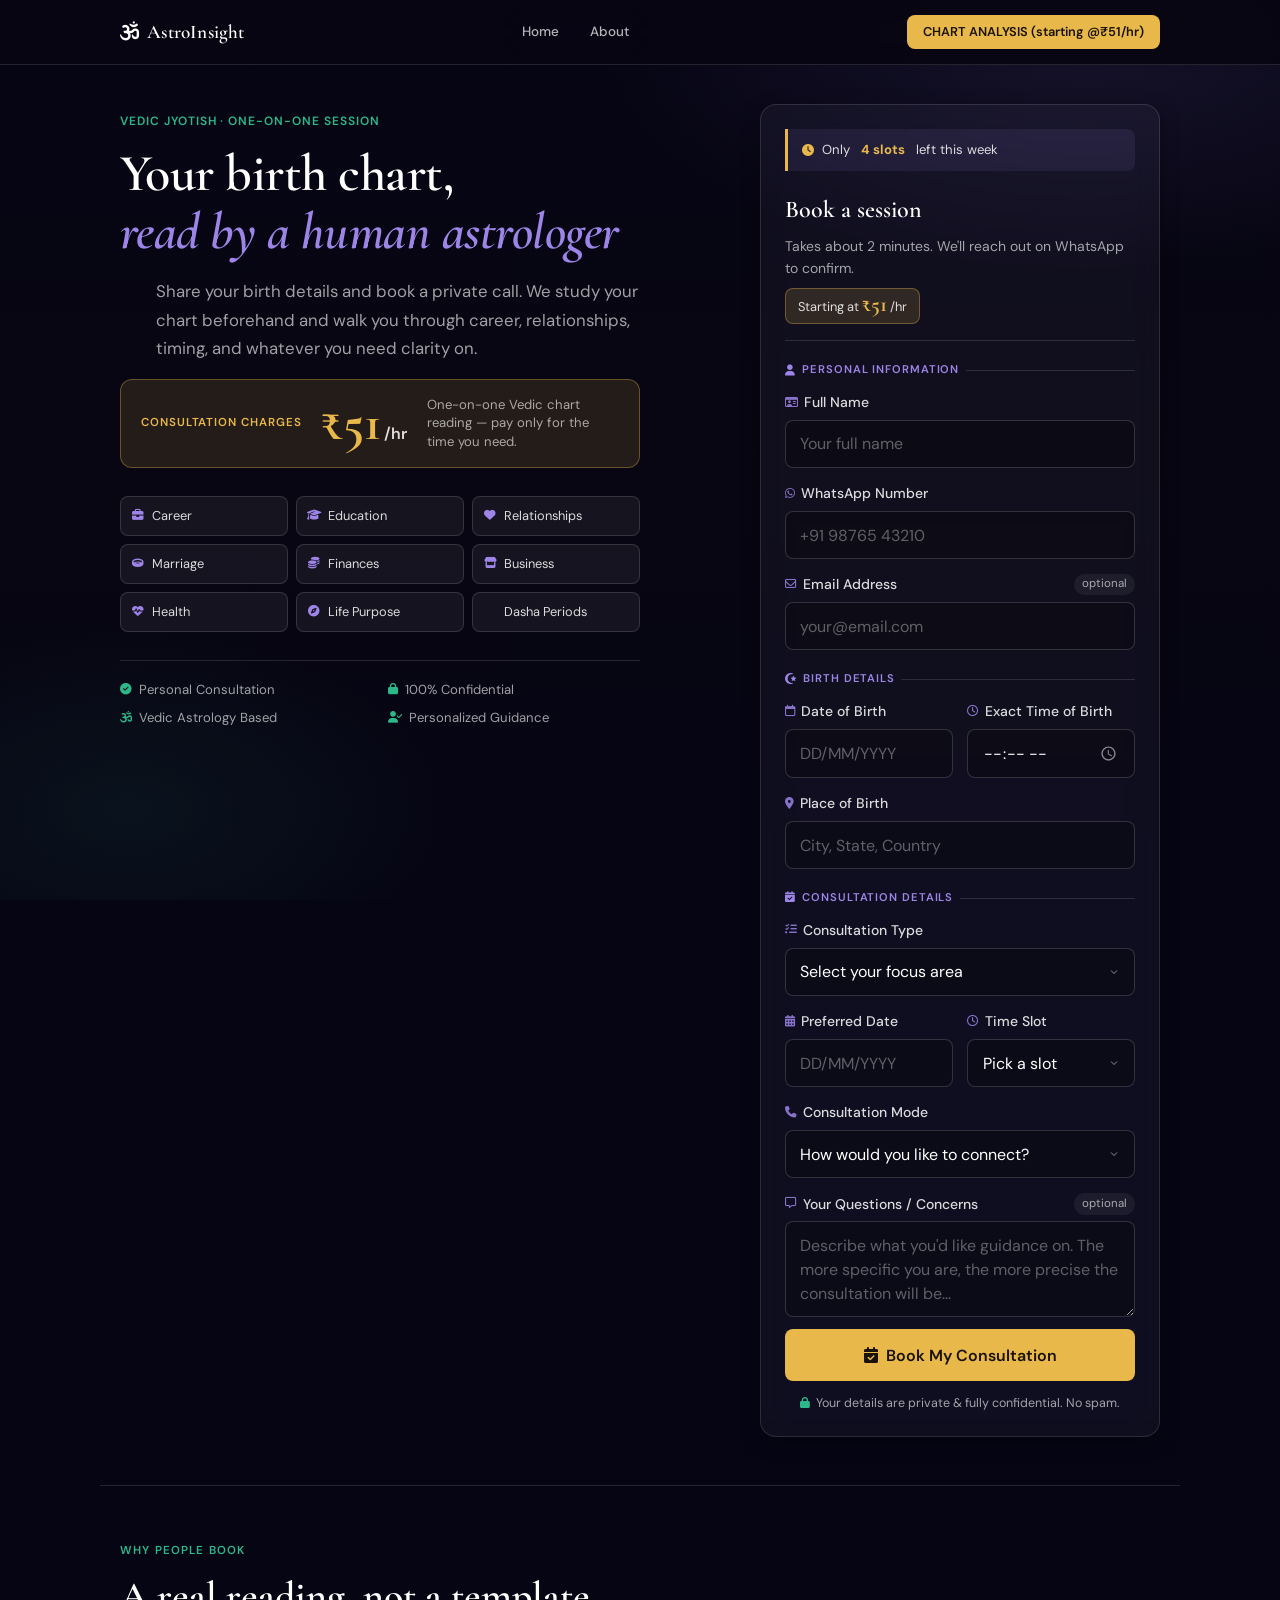
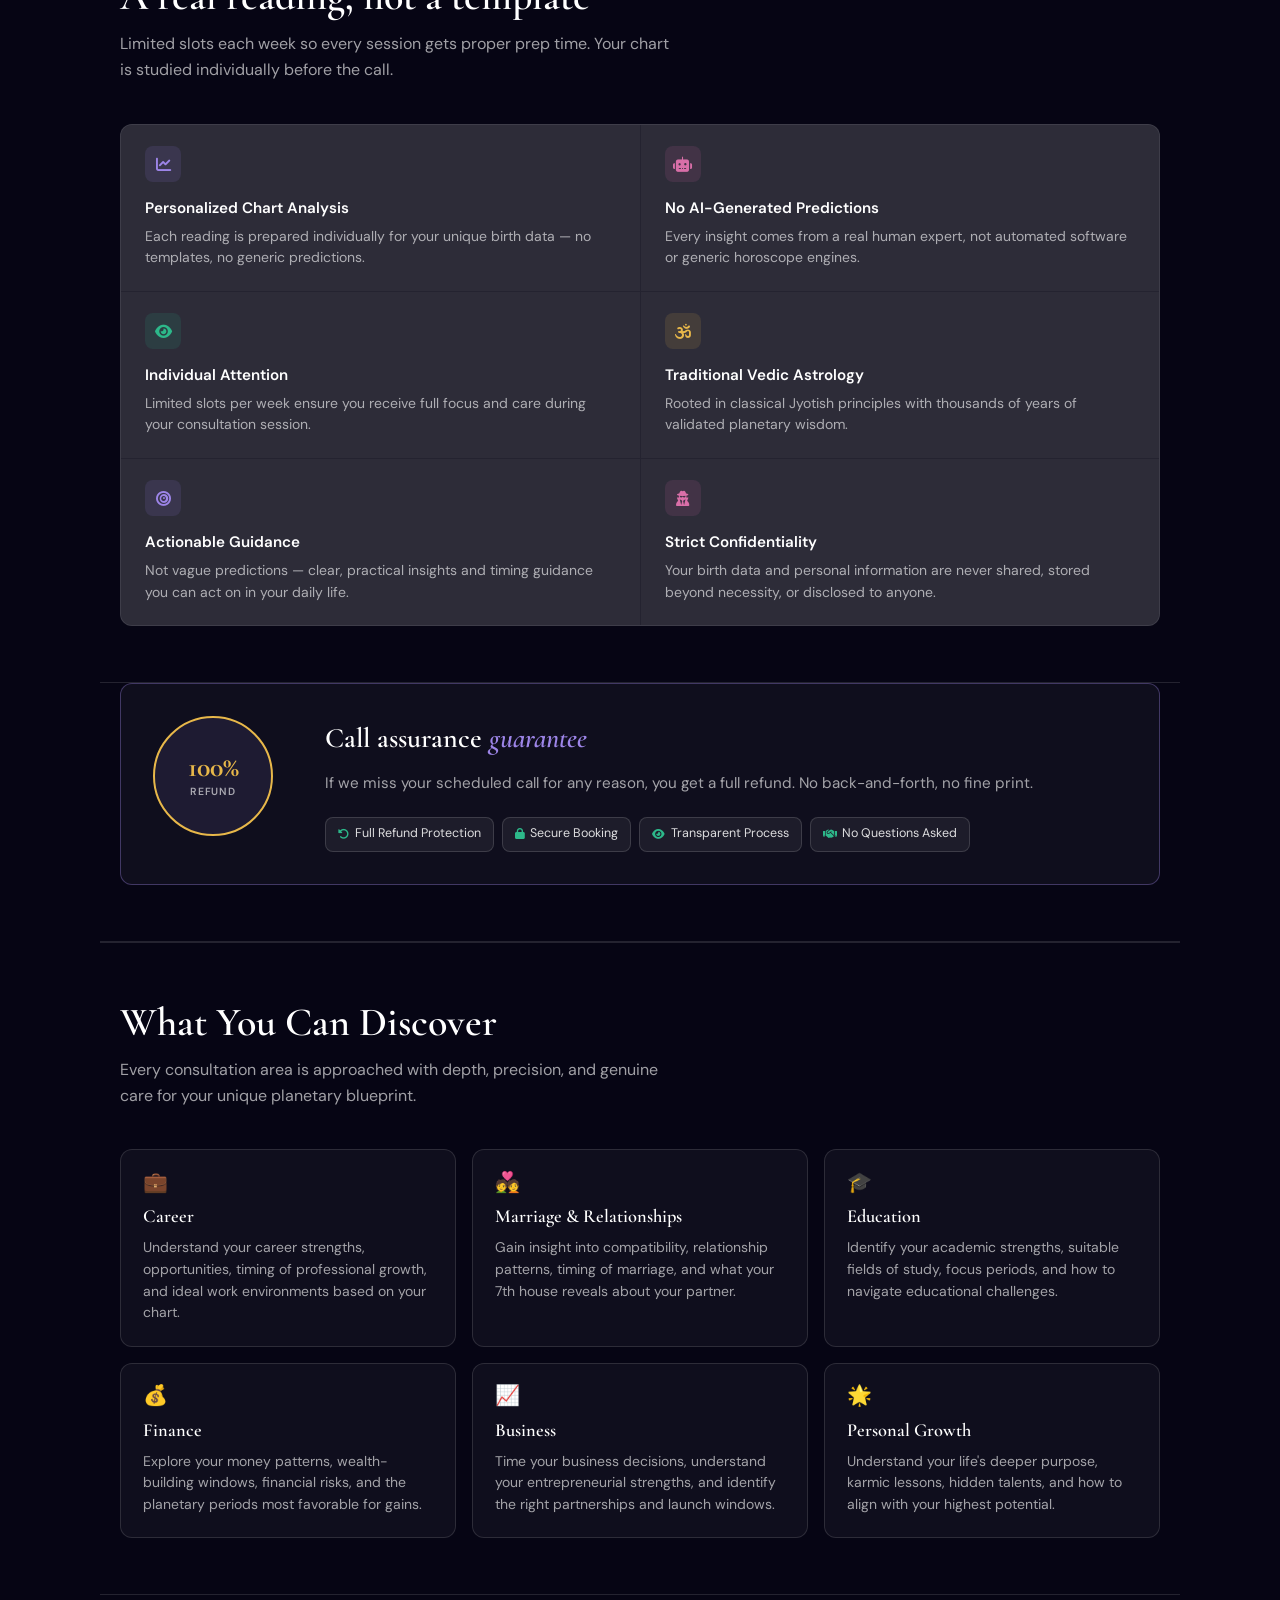
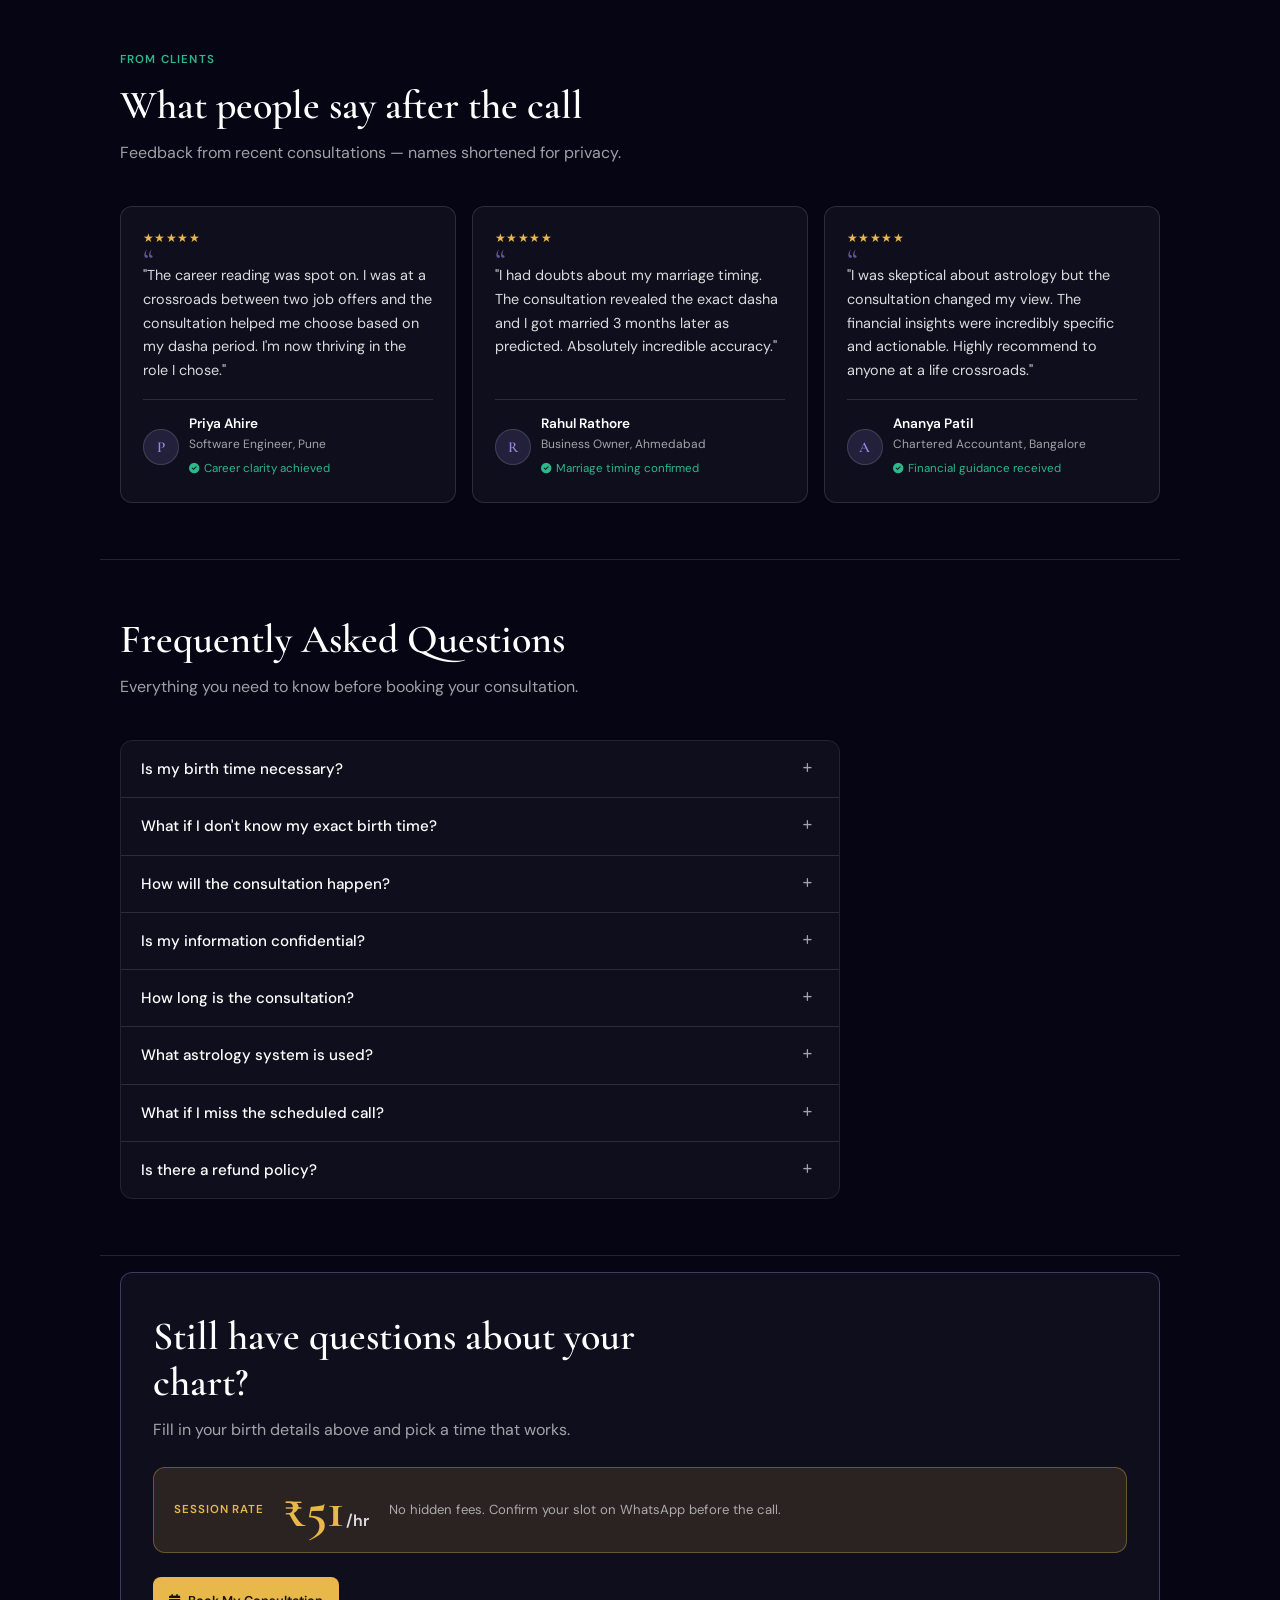
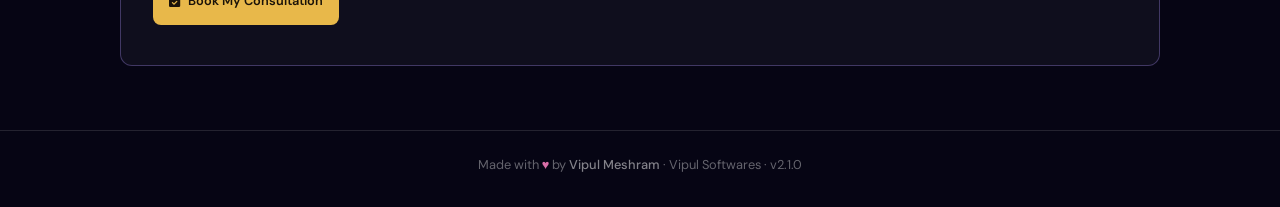
==== commit a392f11c: "updated ui and added smooth animations" ====
--- a/consult_page.html
+++ b/consult_page.html
@@ -1,257 +1,32 @@
 <!DOCTYPE html>
-<html lang="en">
+<html lang="en-IN">
 <head>
 <meta charset="UTF-8"/>
 <meta name="viewport" content="width=device-width, initial-scale=1.0"/>
 <meta name="description" content="Book a personal Vedic astrology consultation. Get your birth chart analyzed by an expert. Career, marriage, finance, and life purpose guidance."/>
-<title>Personal Horoscope Consultation — Book Your Session</title>
+<title>Book Your Session</title>
 <link rel="preconnect" href="https://fonts.googleapis.com"/>
 <link rel="preconnect" href="https://fonts.gstatic.com" crossorigin/>
-<link href="https://fonts.googleapis.com/css2?family=Geist:wght@300;400;500;600;700&display=swap" rel="stylesheet"/>
+<link href="https://fonts.googleapis.com/css2?family=Cormorant+Garamond:ital,wght@0,500;0,600;0,700;1,500&family=DM+Sans:ital,opsz,wght@0,9..40,400;0,9..40,500;0,9..40,600;0,9..40,700;1,9..40,400&display=swap" rel="stylesheet"/>
 <link rel="stylesheet" href="https://cdnjs.cloudflare.com/ajax/libs/font-awesome/6.5.0/css/all.min.css"/>
+<link rel="stylesheet" href="style.css"/>
 
 <style>
-/* ===========================
-   CSS CUSTOM PROPERTIES (from global style.css)
-=========================== */
-:root {
-  --white-10: rgba(255,255,255,0.10);
-  --white-15: rgba(255,255,255,0.15);
-  --white-20: rgba(255,255,255,0.20);
-  --white-45: rgba(255,255,255,0.45);
-  --white-70: rgba(255,255,255,0.70);
-  --white-90: rgba(255,255,255,0.90);
-  --text: #ffffff;
-  --text-muted: rgba(255,255,255,0.65);
-  --text-sub: rgba(255,255,255,0.80);
-  --accent: #a78bfa;
-  --accent-2: #34d399;
-  --accent-3: #f472b6;
-  --accent-warm: #fbbf24;
-  --card-border: rgba(255,255,255,0.12);
-  --card-border-hover: rgba(255,255,255,0.28);
-  --shadow: 0 24px 64px rgba(0,0,0,0.5);
-  --shadow-sm: 0 8px 24px rgba(0,0,0,0.35);
-  --header-height: 68px;
-  --input-bg: rgba(255,255,255,0.08);
-  --input-border: rgba(255,255,255,0.18);
-  --pill-bg: rgba(255,255,255,0.08);
-  --pill-border: rgba(255,255,255,0.15);
-  --footer-text: rgba(255,255,255,0.4);
-  --loader-track: rgba(255,255,255,0.12);
-}
-
-/* ===========================
-   RESET & BASE
-=========================== */
-*, *::before, *::after { box-sizing: border-box; margin: 0; padding: 0; }
-html { scroll-behavior: smooth; }
-body {
-  min-height: 100vh;
-  font-family: "Geist", -apple-system, BlinkMacSystemFont, "Segoe UI", sans-serif;
-  color: var(--text);
-  overflow-x: hidden;
-  position: relative;
-  background: #060514;
-}
-
-/* ===========================
-   ANIMATED BACKGROUND
-=========================== */
+/* Consult page — layout & sections (shared tokens in style.css) */
 .bg-canvas {
   position: fixed;
   inset: 0;
   z-index: 0;
   pointer-events: none;
-  overflow: hidden;
-}
-.bg-canvas::before {
-  content: "";
-  position: absolute;
-  inset: 0;
   background:
-    radial-gradient(ellipse 80% 50% at 20% 10%, rgba(167,139,250,0.18) 0%, transparent 60%),
-    radial-gradient(ellipse 60% 40% at 80% 80%, rgba(52,211,153,0.12) 0%, transparent 55%),
-    radial-gradient(ellipse 50% 60% at 60% 30%, rgba(244,114,182,0.08) 0%, transparent 50%),
-    linear-gradient(160deg, rgba(5,5,20,0.97) 0%, rgba(8,4,28,0.95) 50%, rgba(4,8,22,0.97) 100%);
-}
-.star-field {
-  position: absolute;
-  inset: 0;
-  background-image:
-    radial-gradient(1px 1px at 10% 15%, rgba(255,255,255,0.6) 0%, transparent 100%),
-    radial-gradient(1px 1px at 25% 55%, rgba(255,255,255,0.4) 0%, transparent 100%),
-    radial-gradient(1.5px 1.5px at 40% 25%, rgba(255,255,255,0.5) 0%, transparent 100%),
-    radial-gradient(1px 1px at 60% 70%, rgba(255,255,255,0.3) 0%, transparent 100%),
-    radial-gradient(1px 1px at 75% 40%, rgba(255,255,255,0.5) 0%, transparent 100%),
-    radial-gradient(1.5px 1.5px at 88% 20%, rgba(255,255,255,0.4) 0%, transparent 100%),
-    radial-gradient(1px 1px at 15% 80%, rgba(255,255,255,0.3) 0%, transparent 100%),
-    radial-gradient(1px 1px at 55% 45%, rgba(255,255,255,0.5) 0%, transparent 100%),
-    radial-gradient(1px 1px at 92% 65%, rgba(255,255,255,0.4) 0%, transparent 100%),
-    radial-gradient(1.5px 1.5px at 33% 88%, rgba(255,255,255,0.3) 0%, transparent 100%),
-    radial-gradient(1px 1px at 68% 12%, rgba(255,255,255,0.5) 0%, transparent 100%),
-    radial-gradient(1px 1px at 48% 92%, rgba(255,255,255,0.3) 0%, transparent 100%);
-  animation: twinkle 8s ease-in-out infinite alternate;
-}
-@keyframes twinkle {
-  0% { opacity: 0.6; }
-  100% { opacity: 1; }
-}
-
-/* ===========================
-   LIQUID GLASS BASE (from global)
-=========================== */
-.liquid-glass {
-  background: rgba(255,255,255,0.01);
-  backdrop-filter: blur(18px) saturate(1.8);
-  -webkit-backdrop-filter: blur(18px) saturate(1.8);
-  border: none;
-  box-shadow: inset 0 1px 1px rgba(255,255,255,0.12), 0 20px 48px rgba(0,0,0,0.4);
-  position: relative;
-  overflow: hidden;
-}
-.liquid-glass::before {
-  content: "";
-  position: absolute;
-  inset: 0;
-  border-radius: inherit;
-  padding: 1.4px;
-  background: linear-gradient(180deg,
-    rgba(255,255,255,0.45) 0%,
-    rgba(255,255,255,0.15) 20%,
-    rgba(255,255,255,0) 40%,
-    rgba(255,255,255,0) 60%,
-    rgba(255,255,255,0.15) 80%,
-    rgba(255,255,255,0.45) 100%
-  );
-  -webkit-mask: linear-gradient(#fff 0 0) content-box, linear-gradient(#fff 0 0);
-  -webkit-mask-composite: xor;
-  mask-composite: exclude;
-  pointer-events: none;
-  z-index: 1;
-}
-
-/* ===========================
-   HEADER
-=========================== */
-.site-header {
-  position: fixed;
-  top: 0; left: 0; right: 0;
-  z-index: 100;
-  background: rgba(10,8,20,0.35);
-  backdrop-filter: blur(20px) saturate(1.6);
-  -webkit-backdrop-filter: blur(20px) saturate(1.6);
-  border-bottom: 1px solid rgba(255,255,255,0.10);
-}
-.header-inner {
-  max-width: 1200px;
-  margin: 0 auto;
-  padding: 0 1.5rem;
-  height: var(--header-height);
-  display: flex;
-  align-items: center;
-  justify-content: space-between;
-  gap: 1.5rem;
-}
-.logo {
-  display: flex;
-  align-items: center;
-  gap: 0.55rem;
-  text-decoration: none;
-  color: var(--text);
-  font-weight: 600;
-  font-size: 1.05rem;
-  letter-spacing: -0.01em;
-  flex-shrink: 0;
-  transition: opacity 0.2s;
-}
-.logo:hover { opacity: 0.8; }
-.logo-icon { width: 22px; height: 22px; flex-shrink: 0; }
-.nav-pill {
-  display: flex;
-  align-items: center;
-  gap: 0.15rem;
-  padding: 0.3rem;
-  border-radius: 999px;
-}
-.nav-pill .nav-link {
-  text-decoration: none;
-  color: var(--white-70);
-  font-size: 0.84rem;
-  font-weight: 500;
-  padding: 0.4rem 0.9rem;
-  border-radius: 999px;
-  transition: color 0.2s, background 0.2s;
-  white-space: nowrap;
-}
-.nav-pill .nav-link:hover { color: #fff; background: rgba(255,255,255,0.10); }
-.nav-pill .nav-link.active { color: #fff; background: rgba(255,255,255,0.16); }
-.header-actions { display: flex; align-items: center; gap: 0.5rem; flex-shrink: 0; }
-.btn-ghost {
-  border-radius: 999px;
-  padding: 0.45rem 1.1rem;
-  font-family: inherit;
-  font-size: 0.84rem;
-  font-weight: 500;
-  color: #fff;
-  cursor: pointer;
-  transition: opacity 0.2s, background 0.2s;
-  border: none;
-  background: transparent;
-}
-.btn-ghost:hover { opacity: 0.85; background: rgba(255,255,255,0.08); }
-.btn-solid {
-  border-radius: 999px;
-  padding: 0.45rem 1.2rem;
-  font-family: inherit;
-  font-size: 0.84rem;
-  font-weight: 600;
-  background: #fff;
-  color: #0a0814;
-  border: none;
-  cursor: pointer;
-  transition: opacity 0.2s, transform 0.15s;
-  text-decoration: none;
-  display: inline-flex;
-  align-items: center;
-  gap: 0.35rem;
-}
-.btn-solid:hover { opacity: 0.92; transform: scale(1.02); }
-.menu-toggle {
-  display: none;
-  align-items: center;
-  justify-content: center;
-  width: 40px; height: 40px;
-  border-radius: 12px;
-  border: none;
-  cursor: pointer;
-  color: #fff;
-  background: rgba(255,255,255,0.06);
-}
-.mobile-nav {
-  display: none;
-  flex-direction: column;
-  padding: 1rem 1.25rem;
-  border-radius: 0 0 20px 20px;
-  border-top: 1px solid rgba(255,255,255,0.08);
-  background: rgba(10,8,20,0.95);
-  backdrop-filter: blur(20px);
-}
-.mobile-nav.open { display: flex; }
-.mobile-nav-link {
-  text-decoration: none;
-  color: var(--white-70);
-  font-size: 0.95rem;
-  font-weight: 500;
-  padding: 0.75rem 0.5rem;
-  border-bottom: 1px solid rgba(255,255,255,0.07);
-  transition: color 0.2s;
-}
-.mobile-nav-link:hover { color: #fff; }
-
-/* ===========================
-   PAGE LAYOUT
-=========================== */
+    radial-gradient(ellipse 70% 45% at 85% 5%, rgba(157,133,232,0.1) 0%, transparent 55%),
+    radial-gradient(ellipse 50% 40% at 10% 90%, rgba(45,184,138,0.08) 0%, transparent 50%),
+    linear-gradient(180deg, var(--bg-deep) 0%, var(--bg) 50%, var(--bg-deep) 100%);
+}
+.star-field { display: none; }
+.logo-icon { width: 20px; height: 20px; flex-shrink: 0; }
+
+/* PAGE LAYOUT */
 .page-wrapper {
   position: relative;
   z-index: 2;
@@ -262,456 +37,403 @@
    HERO
 =========================== */
 .hero {
-  max-width: 1100px;
+  max-width: 1080px;
   margin: 0 auto;
-  padding: 5rem 1.5rem 3rem;
+  padding: 2.5rem 1.25rem 3rem;
   display: grid;
-  grid-template-columns: 1fr 440px;
-  gap: 4rem;
+  grid-template-columns: 1fr 400px;
+  gap: 3rem;
   align-items: start;
 }
-.hero-left { padding-top: 1rem; }
-
-.hero-badge {
-  display: inline-flex;
-  align-items: center;
-  gap: 0.5rem;
-  background: rgba(255,255,255,0.08);
-  border: 1px solid rgba(255,255,255,0.18);
-  border-radius: 999px;
-  padding: 0.4rem 1.1rem;
+.hero-left { padding-top: 0.5rem; }
+
+.hero-eyebrow {
+  font-size: 0.75rem;
+  font-weight: 600;
+  letter-spacing: 0.08em;
+  text-transform: uppercase;
+  color: var(--accent-2);
+  margin-bottom: 0.85rem;
+}
+
+.hero-badge { display: none; }
+
+.hero-title {
+  font-family: var(--font-display);
+  font-size: clamp(2rem, 6vw, 3.25rem);
+  font-weight: 600;
+  line-height: 1.12;
+  letter-spacing: -0.01em;
+  margin-bottom: 1rem;
+}
+.accent-line {
+  color: var(--accent);
+  font-style: italic;
+}
+
+.hero-sub {
+  color: var(--text-muted);
+  line-height: 1.7;
+  font-size: 1.05rem;
+  max-width: 520px;
+  margin-bottom: 1rem;
+}
+.price-highlight {
+  display: flex;
+  align-items: center;
+  flex-wrap: wrap;
+  gap: 0.75rem 1.25rem;
+  max-width: 520px;
+  margin-bottom: 1.75rem;
+  padding: 1rem 1.25rem;
+  background: rgba(232,184,74,0.12);
+  border: 1px solid rgba(232,184,74,0.35);
+  border-radius: var(--radius-md);
+}
+.price-highlight-label {
   font-size: 0.72rem;
   font-weight: 600;
-  letter-spacing: 0.09em;
+  letter-spacing: 0.08em;
   text-transform: uppercase;
-  color: var(--accent-2);
-  margin-bottom: 1.6rem;
-  animation: fadeInUp 0.6s 0.1s both;
-}
-.hero-badge i { font-size: 0.65rem; }
-
-.hero-title {
-  font-size: clamp(2.2rem, 5vw, 3.5rem);
+  color: var(--accent-warm);
+}
+.price-highlight-amount {
+  font-family: var(--font-display);
+  font-size: clamp(2.4rem, 8vw, 3.25rem);
   font-weight: 700;
-  line-height: 1.08;
-  letter-spacing: -0.03em;
-  margin-bottom: 1.2rem;
-  animation: fadeInUp 0.6s 0.2s both;
-}
-.accent-line {
-  background: linear-gradient(135deg, var(--accent), var(--accent-2));
-  -webkit-background-clip: text;
-  -webkit-text-fill-color: transparent;
-  background-clip: text;
-}
-
-.hero-sub {
+  color: var(--accent-warm);
+  line-height: 1;
+}
+.price-highlight-amount span {
+  font-family: var(--font-ui);
+  font-size: 1rem;
+  font-weight: 600;
+  color: var(--text-sub);
+  margin-left: 0.15rem;
+}
+.price-highlight-note {
+  font-size: 0.82rem;
   color: var(--text-muted);
-  line-height: 1.75;
-  font-size: 1rem;
-  max-width: 480px;
-  margin-bottom: 1.8rem;
-  animation: fadeInUp 0.6s 0.3s both;
-}
+  flex: 1 1 140px;
+  line-height: 1.4;
+}
+
+.form-price-tag {
+  display: inline-flex;
+  align-items: baseline;
+  gap: 0.2rem;
+  margin-top: 0.5rem;
+  padding: 0.35rem 0.75rem;
+  background: rgba(232,184,74,0.15);
+  border: 1px solid rgba(232,184,74,0.35);
+  border-radius: var(--radius-sm);
+  font-size: 0.8rem;
+  color: var(--text-sub);
+}
+.form-price-tag strong {
+  font-family: var(--font-display);
+  font-size: 1.35rem;
+  font-weight: 700;
+  color: var(--accent-warm);
+  line-height: 1;
+}
+.price-highlight--cta { max-width: 100%; margin-bottom: 1.5rem; }
+.mobile-nav-ctas .btn-ghost { text-decoration: none; display: inline-flex; align-items: center; justify-content: center; }
 
 .hero-insights {
-  display: flex;
-  flex-wrap: wrap;
+  display: grid;
+  grid-template-columns: repeat(3, 1fr);
   gap: 0.5rem;
-  margin-bottom: 2rem;
-  animation: fadeInUp 0.6s 0.35s both;
+  margin-bottom: 1.75rem;
+  max-width: 520px;
 }
 .insight-pill {
-  display: inline-flex;
-  align-items: center;
-  gap: 0.35rem;
+  display: flex;
+  align-items: center;
+  gap: 0.4rem;
   background: var(--pill-bg);
   border: 1px solid var(--pill-border);
-  border-radius: 999px;
-  padding: 0.3rem 0.85rem;
-  font-size: 0.78rem;
+  border-radius: var(--radius-sm);
+  padding: 0.55rem 0.65rem;
+  font-size: 0.8rem;
   color: var(--text-sub);
 }
-.insight-pill i { color: var(--accent); font-size: 0.7rem; }
+.insight-pill i { color: var(--accent); font-size: 0.72rem; width: 14px; text-align: center; }
 
 .trust-badges {
-  display: flex;
-  flex-wrap: wrap;
-  gap: 0.75rem;
-  animation: fadeInUp 0.6s 0.4s both;
+  display: grid;
+  grid-template-columns: 1fr 1fr;
+  gap: 0.6rem 1rem;
+  max-width: 520px;
+  padding-top: 1.25rem;
+  border-top: 1px solid var(--border);
 }
 .trust-badge {
   display: flex;
-  align-items: center;
-  gap: 0.4rem;
-  font-size: 0.8rem;
+  align-items: flex-start;
+  gap: 0.45rem;
+  font-size: 0.82rem;
   color: var(--text-muted);
-}
-.trust-badge i { color: var(--accent-2); font-size: 0.75rem; }
-
-.response-badge {
-  display: inline-flex;
-  align-items: center;
-  gap: 0.5rem;
-  background: rgba(52,211,153,0.1);
-  border: 1px solid rgba(52,211,153,0.25);
-  border-radius: 999px;
-  padding: 0.4rem 1rem;
-  font-size: 0.78rem;
-  color: var(--accent-2);
-  margin-top: 1.5rem;
-  animation: fadeInUp 0.6s 0.45s both;
-}
-.pulse-dot {
-  width: 7px; height: 7px;
-  border-radius: 50%;
-  background: var(--accent-2);
-  animation: pulse 2s ease-in-out infinite;
-}
-@keyframes pulse {
-  0%, 100% { opacity: 1; transform: scale(1); }
-  50% { opacity: 0.5; transform: scale(0.8); }
-}
+  line-height: 1.4;
+}
+.trust-badge i { color: var(--accent-2); font-size: 0.72rem; margin-top: 0.2rem; flex-shrink: 0; }
+
+.response-badge { display: none; }
+.pulse-dot { display: none; }
 
 /* ===========================
    FORM CARD
 =========================== */
 .form-card {
-  border-radius: 28px;
-  padding: clamp(1.8rem, 3vw, 2.4rem) clamp(1.5rem, 3vw, 2rem);
-  animation: fadeInUp 0.6s 0.2s both;
+  border-radius: var(--radius-lg);
+  padding: 1.5rem;
   position: sticky;
-  top: calc(var(--header-height) + 1.5rem);
+  top: calc(var(--header-height) + 1rem);
+  background: var(--bg-card);
 }
 
 .form-card-header {
-  text-align: center;
-  margin-bottom: 1.8rem;
+  margin-bottom: 1.25rem;
+  padding-bottom: 1rem;
+  border-bottom: 1px solid var(--border);
 }
 .form-card-title {
-  font-size: 1.3rem;
-  font-weight: 700;
-  letter-spacing: -0.02em;
-  margin-bottom: 0.4rem;
+  font-family: var(--font-display);
+  font-size: 1.5rem;
+  font-weight: 600;
+  margin-bottom: 0.35rem;
 }
 .form-card-sub {
-  font-size: 0.82rem;
+  font-size: 0.875rem;
   color: var(--text-muted);
 }
 
 .form-section-label {
-  font-size: 0.68rem;
-  font-weight: 700;
-  letter-spacing: 0.1em;
+  font-size: 0.7rem;
+  font-weight: 600;
+  letter-spacing: 0.08em;
   text-transform: uppercase;
   color: var(--accent);
-  margin: 1.4rem 0 0.85rem;
-  display: flex;
-  align-items: center;
-  gap: 0.45rem;
+  margin: 1.25rem 0 0.75rem;
+  display: flex;
+  align-items: center;
+  gap: 0.4rem;
 }
 .form-section-label::after {
   content: "";
   flex: 1;
   height: 1px;
-  background: rgba(255,255,255,0.08);
-}
-
-.form-grid { display: grid; gap: 0.85rem; }
+  background: var(--border);
+}
+
+.form-grid { display: grid; gap: 0.9rem; }
 .form-grid-2 { grid-template-columns: 1fr 1fr; }
 
-.form-field { display: grid; gap: 0.45rem; }
+.form-field { display: grid; gap: 0.4rem; }
 .form-field label {
-  font-size: 0.82rem;
-  font-weight: 600;
+  font-size: 0.875rem;
+  font-weight: 500;
   color: var(--text-sub);
   display: flex;
   align-items: center;
-  gap: 0.4rem;
-}
-.form-field label i { color: var(--accent); font-size: 0.75rem; }
-.optional-tag {
-  font-weight: 400;
-  font-size: 0.7rem;
-  color: var(--text-muted);
-  background: var(--pill-bg);
-  border-radius: 999px;
-  padding: 0.08rem 0.45rem;
-}
-
-.form-field input,
-.form-field select,
-.form-field textarea {
-  border: 1px solid var(--input-border);
-  border-radius: 14px;
-  padding: 0.85rem 1rem;
-  background: var(--input-bg);
-  color: #fff;
-  font-size: 0.9rem;
-  font-family: inherit;
-  min-height: 46px;
-  width: 100%;
-  outline: none;
-  transition: border-color 0.25s, background 0.25s;
-  -webkit-appearance: none;
-  appearance: none;
-}
-.form-field input::placeholder,
-.form-field textarea::placeholder { color: rgba(255,255,255,0.3); }
-.form-field input:focus,
-.form-field select:focus,
-.form-field textarea:focus {
-  border-color: var(--accent);
-  background: rgba(255,255,255,0.12);
-}
-.form-field input.error { border-color: rgba(244,114,182,0.6); }
-.field-error {
-  font-size: 0.75rem;
-  color: var(--accent-3);
-  display: none;
-  align-items: center;
-  gap: 0.3rem;
-}
-.field-error.visible { display: flex; }
-
-.form-field select {
-  background-image: url("data:image/svg+xml,%3Csvg xmlns='http://www.w3.org/2000/svg' width='12' height='12' viewBox='0 0 24 24' fill='none' stroke='rgba(255,255,255,0.5)' stroke-width='2'%3E%3Cpolyline points='6 9 12 15 18 9'%3E%3C/polyline%3E%3C/svg%3E");
-  background-repeat: no-repeat;
-  background-position: right 1rem center;
-  padding-right: 2.5rem;
-  cursor: pointer;
-}
-.form-field select option { background: #0f0b26; color: #fff; }
-
-.form-field textarea { min-height: 90px; resize: vertical; }
-
-.form-field input[type="date"]::-webkit-calendar-picker-indicator,
-.form-field input[type="time"]::-webkit-calendar-picker-indicator {
-  filter: invert(1) opacity(0.5);
-  cursor: pointer;
-}
-
-/* Submit button (matches submit-btn from global) */
-.submit-btn {
-  position: relative;
-  overflow: hidden;
-  border: none;
-  border-radius: 14px;
-  padding: 1rem 2rem;
-  font-family: inherit;
-  font-size: 0.98rem;
-  font-weight: 600;
-  color: #fff;
-  background: linear-gradient(135deg, rgba(167,139,250,0.65), rgba(52,211,153,0.55));
-  backdrop-filter: blur(8px);
-  -webkit-backdrop-filter: blur(8px);
-  box-shadow: inset 0 1px 1px rgba(255,255,255,0.2), 0 8px 24px rgba(0,0,0,0.3);
-  cursor: pointer;
-  letter-spacing: 0.02em;
-  min-height: 52px;
-  width: 100%;
-  margin-top: 0.5rem;
-  transition: opacity 0.2s, transform 0.15s;
-  display: flex;
-  align-items: center;
-  justify-content: center;
-  gap: 0.55rem;
-}
-.submit-btn:hover { opacity: 0.92; transform: scale(1.01); }
-.submit-btn:disabled { opacity: 0.5; cursor: not-allowed; transform: none; }
-.btn-shimmer {
-  position: absolute;
-  top: 0; left: -100%;
-  width: 60%; height: 100%;
-  background: linear-gradient(90deg, transparent, rgba(255,255,255,0.15), transparent);
-  animation: shimmer 3.5s infinite;
-}
-@keyframes shimmer { 0% { left: -100%; } 60%, 100% { left: 200%; } }
+  gap: 0.35rem;
+}
+.form-field label i { color: var(--accent); font-size: 0.72rem; opacity: 0.85; }
+.optional-tag { margin-left: auto; }
+#mainForm .submit-btn { margin-top: 0.75rem; }
 
 .form-bottom-note {
   text-align: center;
-  font-size: 0.75rem;
+  font-size: 0.78rem;
   color: var(--text-muted);
-  margin-top: 0.8rem;
+  margin-top: 0.85rem;
   display: flex;
   align-items: center;
   justify-content: center;
   gap: 0.35rem;
-}
-.form-bottom-note i { color: var(--accent-2); }
-
-/* Slots available indicator */
+  line-height: 1.4;
+}
+.form-bottom-note i { color: var(--accent-2); font-size: 0.7rem; }
+
 .slots-indicator {
   display: flex;
   align-items: center;
-  justify-content: center;
   gap: 0.5rem;
-  background: rgba(251,191,36,0.1);
-  border: 1px solid rgba(251,191,36,0.25);
-  border-radius: 10px;
-  padding: 0.5rem 0.75rem;
-  font-size: 0.78rem;
-  color: var(--accent-warm);
-  margin-bottom: 1rem;
-}
-.slots-indicator i { font-size: 0.7rem; }
-
-/* Success state */
+  background: rgba(157,133,232,0.1);
+  border-left: 3px solid var(--accent-warm);
+  border-radius: 0 var(--radius-sm) var(--radius-sm) 0;
+  padding: 0.65rem 0.85rem;
+  font-size: 0.82rem;
+  color: var(--text-sub);
+  margin-bottom: 1.25rem;
+}
+.slots-indicator i { color: var(--accent-warm); font-size: 0.75rem; }
+.slots-indicator strong { color: var(--accent-warm); margin: 0 0.2rem; }
+
 .form-success {
   display: none;
-  text-align: center;
-  padding: 2rem 1rem;
+  padding: 2rem 0.5rem;
 }
 .form-success.visible { display: block; }
 .success-icon {
-  width: 72px; height: 72px;
+  width: 56px; height: 56px;
   border-radius: 50%;
-  background: linear-gradient(135deg, rgba(52,211,153,0.2), rgba(167,139,250,0.15));
-  border: 2px solid rgba(52,211,153,0.4);
+  background: rgba(45,184,138,0.15);
+  border: 2px solid var(--accent-2);
   display: flex;
   align-items: center;
   justify-content: center;
-  margin: 0 auto 1.2rem;
-  font-size: 1.8rem;
+  margin: 0 0 1rem;
+  font-size: 1.4rem;
   color: var(--accent-2);
 }
-.success-title { font-size: 1.4rem; font-weight: 700; margin-bottom: 0.6rem; }
-.success-sub { font-size: 0.88rem; color: var(--text-muted); line-height: 1.6; }
+.success-title {
+  font-family: var(--font-display);
+  font-size: 1.6rem;
+  font-weight: 600;
+  margin-bottom: 0.75rem;
+}
+.success-sub {
+  font-size: 0.9rem;
+  color: var(--text-muted);
+  line-height: 1.7;
+  text-align: left;
+  white-space: pre-line;
+}
 
 /* ===========================
    TRUST SECTION
 =========================== */
 .section {
-  max-width: 1100px;
+  max-width: 1080px;
   margin: 0 auto;
-  padding: 5rem 1.5rem;
+  padding: 3.5rem 1.25rem;
 }
 .section-eyebrow {
   font-size: 0.72rem;
-  font-weight: 700;
-  letter-spacing: 0.12em;
+  font-weight: 600;
+  letter-spacing: 0.1em;
   text-transform: uppercase;
   color: var(--accent-2);
-  display: flex;
-  align-items: center;
-  justify-content: center;
-  gap: 0.5rem;
-  margin-bottom: 1rem;
+  margin-bottom: 0.75rem;
 }
 .section-title {
-  font-size: clamp(1.8rem, 4vw, 2.6rem);
-  font-weight: 700;
-  letter-spacing: -0.03em;
-  text-align: center;
+  font-family: var(--font-display);
+  font-size: clamp(1.75rem, 4vw, 2.5rem);
+  font-weight: 600;
+  line-height: 1.15;
   margin-bottom: 0.75rem;
+  max-width: 640px;
 }
 .section-sub {
-  text-align: center;
   color: var(--text-muted);
-  font-size: 0.95rem;
-  max-width: 520px;
-  margin: 0 auto 3rem;
+  font-size: 1rem;
+  max-width: 560px;
+  margin-bottom: 2.5rem;
   line-height: 1.65;
 }
 
 .trust-grid {
   display: grid;
-  grid-template-columns: repeat(auto-fill, minmax(280px, 1fr));
-  gap: 1rem;
+  grid-template-columns: repeat(2, 1fr);
+  gap: 1px;
+  background: var(--border);
+  border: 1px solid var(--border);
+  border-radius: var(--radius-md);
+  overflow: hidden;
 }
 .trust-card {
-  border-radius: 20px;
-  padding: 1.5rem 1.6rem;
-  transition: border-color 0.25s, transform 0.25s;
-  cursor: default;
-  border: 1px solid var(--card-border);
-  background: rgba(255,255,255,0.03);
-  backdrop-filter: blur(14px);
-  -webkit-backdrop-filter: blur(14px);
-}
-.trust-card:hover {
-  border-color: var(--card-border-hover);
-  transform: translateY(-3px);
-  box-shadow: var(--shadow-sm);
-}
+  padding: 1.35rem 1.5rem;
+  background: var(--bg-card);
+  transition: background 0.2s;
+}
+.trust-card:hover { background: var(--surface); }
 .trust-icon {
-  width: 44px; height: 44px;
-  border-radius: 12px;
-  background: linear-gradient(135deg, rgba(167,139,250,0.15), rgba(52,211,153,0.1));
-  border: 1px solid rgba(255,255,255,0.12);
+  width: 36px; height: 36px;
+  border-radius: var(--radius-sm);
+  background: rgba(157,133,232,0.12);
   display: flex;
   align-items: center;
   justify-content: center;
-  margin-bottom: 1rem;
-  font-size: 1.1rem;
+  margin-bottom: 0.85rem;
+  font-size: 0.95rem;
   color: var(--accent);
 }
-.trust-card h4 { font-size: 0.95rem; font-weight: 600; margin-bottom: 0.45rem; }
-.trust-card p { font-size: 0.85rem; color: var(--text-muted); line-height: 1.6; }
+.trust-card h4 { font-size: 0.95rem; font-weight: 600; margin-bottom: 0.35rem; }
+.trust-card p { font-size: 0.875rem; color: var(--text-muted); line-height: 1.55; }
+.trust-card:nth-child(2) .trust-icon { color: var(--accent-3); background: rgba(217,111,168,0.12); }
+.trust-card:nth-child(3) .trust-icon { color: var(--accent-2); background: rgba(45,184,138,0.12); }
+.trust-card:nth-child(4) .trust-icon { color: var(--accent-warm); background: rgba(232,184,74,0.12); }
+.trust-card:nth-child(6) .trust-icon { color: var(--accent-3); background: rgba(217,111,168,0.12); }
 
 /* ===========================
    GUARANTEE SECTION
 =========================== */
 .guarantee-section {
-  max-width: 1100px;
+  max-width: 1080px;
   margin: 0 auto;
-  padding: 1rem 1.5rem 5rem;
+  padding: 0 1.25rem 3.5rem;
 }
 .guarantee-card {
-  border-radius: 28px;
-  padding: 3rem;
-  background: linear-gradient(135deg, rgba(167,139,250,0.08) 0%, rgba(52,211,153,0.06) 50%, rgba(10,6,30,0.4) 100%);
-  border: 1px solid rgba(167,139,250,0.25);
-  backdrop-filter: blur(20px);
-  -webkit-backdrop-filter: blur(20px);
+  border-radius: var(--radius-md);
+  padding: 2rem;
+  background: var(--bg-card);
+  border: 1px solid var(--border-strong);
   display: grid;
-  grid-template-columns: auto 1fr;
-  gap: 3rem;
-  align-items: center;
-}
-.guarantee-badge-wrap { text-align: center; }
+  grid-template-columns: 140px 1fr;
+  gap: 2rem;
+  align-items: start;
+}
+.guarantee-badge-wrap { text-align: left; }
 .guarantee-badge {
-  width: 130px; height: 130px;
+  width: 120px; height: 120px;
   border-radius: 50%;
-  background: linear-gradient(135deg, rgba(167,139,250,0.2), rgba(52,211,153,0.15));
-  border: 3px solid rgba(167,139,250,0.35);
+  background: rgba(157,133,232,0.1);
+  border: 2px solid var(--accent-warm);
   display: flex;
   flex-direction: column;
   align-items: center;
   justify-content: center;
-  gap: 0.2rem;
-  animation: spin 12s linear infinite;
+  gap: 0.15rem;
   position: relative;
 }
-.guarantee-badge::after {
-  content: "✦ 100% ASSURANCE ✦";
-  position: absolute;
-  font-size: 0.55rem;
-  letter-spacing: 0.15em;
-  color: var(--accent);
+.guarantee-badge::after { display: none; }
+.guarantee-badge i { font-size: 1.5rem; color: var(--accent-warm); }
+.guarantee-badge-num {
+  font-family: var(--font-display);
+  font-size: 1.75rem;
   font-weight: 700;
-  bottom: 18px;
-  white-space: nowrap;
-}
-.guarantee-badge i { font-size: 2rem; color: var(--accent-warm); }
-.guarantee-badge-num { font-size: 1.5rem; font-weight: 800; color: var(--accent); line-height: 1; }
-.guarantee-badge-text { font-size: 0.6rem; font-weight: 700; letter-spacing: 0.1em; color: var(--text-muted); text-transform: uppercase; }
-
-.guarantee-right h2 { font-size: 1.8rem; font-weight: 700; letter-spacing: -0.02em; margin-bottom: 0.75rem; }
-.guarantee-right p { color: var(--text-muted); line-height: 1.7; margin-bottom: 1.5rem; font-size: 0.95rem; }
-.guarantee-pills { display: flex; flex-wrap: wrap; gap: 0.6rem; }
+  color: var(--accent-warm);
+  line-height: 1;
+}
+.guarantee-badge-text {
+  font-size: 0.65rem;
+  font-weight: 600;
+  letter-spacing: 0.08em;
+  color: var(--text-muted);
+  text-transform: uppercase;
+}
+
+.guarantee-right h2 {
+  font-family: var(--font-display);
+  font-size: 1.75rem;
+  font-weight: 600;
+  margin-bottom: 0.65rem;
+}
+.guarantee-right p { color: var(--text-muted); line-height: 1.7; margin-bottom: 1.25rem; font-size: 0.95rem; }
+.guarantee-pills { display: flex; flex-wrap: wrap; gap: 0.5rem; }
 .guarantee-pill {
   display: flex;
   align-items: center;
-  gap: 0.4rem;
-  background: rgba(255,255,255,0.07);
-  border: 1px solid rgba(255,255,255,0.14);
-  border-radius: 999px;
-  padding: 0.4rem 1rem;
-  font-size: 0.8rem;
+  gap: 0.35rem;
+  background: var(--pill-bg);
+  border: 1px solid var(--pill-border);
+  border-radius: var(--radius-sm);
+  padding: 0.4rem 0.75rem;
+  font-size: 0.78rem;
   color: var(--text-sub);
 }
-.guarantee-pill i { color: var(--accent-2); font-size: 0.75rem; }
+.guarantee-pill i { color: var(--accent-2); font-size: 0.7rem; }
 
 /* ===========================
    HOW IT WORKS
@@ -719,124 +441,126 @@
 .steps-wrap {
   display: grid;
   grid-template-columns: repeat(4, 1fr);
-  gap: 0;
-  position: relative;
-}
-.steps-wrap::before {
-  content: "";
-  position: absolute;
-  top: 35px;
-  left: 12.5%;
-  right: 12.5%;
-  height: 1px;
-  background: linear-gradient(90deg, transparent, rgba(167,139,250,0.4), rgba(52,211,153,0.4), transparent);
-}
+  gap: 1.5rem;
+}
+.steps-wrap::before { display: none; }
 .step-item {
   display: flex;
   flex-direction: column;
-  align-items: center;
-  text-align: center;
-  padding: 0 1rem;
+  align-items: flex-start;
+  text-align: left;
+  padding: 0;
   opacity: 0;
-  transform: translateY(20px);
-  transition: opacity 0.5s, transform 0.5s;
+  transform: translateY(12px);
+  transition: opacity 0.4s, transform 0.4s;
 }
 .step-item.visible { opacity: 1; transform: translateY(0); }
 .step-num {
-  width: 70px; height: 70px;
-  border-radius: 50%;
-  background: rgba(255,255,255,0.04);
-  border: 2px solid rgba(167,139,250,0.3);
+  width: 40px; height: 40px;
+  border-radius: var(--radius-sm);
+  background: rgba(157,133,232,0.12);
+  border: 1px solid var(--pill-border);
   display: flex;
   align-items: center;
   justify-content: center;
-  font-size: 1.6rem;
-  margin-bottom: 1.2rem;
-  position: relative;
-  z-index: 1;
-  transition: border-color 0.3s, background 0.3s;
-}
-.step-item:hover .step-num {
-  border-color: var(--accent);
-  background: rgba(167,139,250,0.1);
-}
-.step-item h4 { font-size: 0.92rem; font-weight: 600; margin-bottom: 0.45rem; }
-.step-item p { font-size: 0.82rem; color: var(--text-muted); line-height: 1.55; }
+  font-family: var(--font-display);
+  font-size: 1.1rem;
+  font-weight: 700;
+  color: var(--accent);
+  margin-bottom: 0.85rem;
+}
+.step-item h4 { font-size: 0.9rem; font-weight: 600; margin-bottom: 0.35rem; }
+.step-item p { font-size: 0.82rem; color: var(--text-muted); line-height: 1.5; }
 
 /* ===========================
    BENEFITS CARDS
 =========================== */
 .benefits-grid {
   display: grid;
-  grid-template-columns: repeat(auto-fill, minmax(300px, 1fr));
+  grid-template-columns: repeat(3, 1fr);
   gap: 1rem;
 }
 .benefit-card {
-  border-radius: 22px;
-  padding: 1.6rem 1.8rem;
+  border-radius: var(--radius-md);
+  padding: 1.35rem;
   border: 1px solid var(--card-border);
-  background: rgba(255,255,255,0.02);
-  backdrop-filter: blur(14px);
-  -webkit-backdrop-filter: blur(14px);
-  transition: border-color 0.25s, transform 0.25s, box-shadow 0.25s;
-  cursor: default;
-}
-.benefit-card:hover {
-  border-color: rgba(167,139,250,0.3);
-  transform: translateY(-4px);
-  box-shadow: 0 20px 40px rgba(0,0,0,0.4);
-}
+  background: var(--bg-card);
+  transition: border-color 0.2s;
+}
+.benefit-card:hover { border-color: var(--card-border-hover); }
 .benefit-icon {
-  font-size: 1.8rem;
-  margin-bottom: 0.9rem;
+  font-size: 1.25rem;
+  margin-bottom: 0.65rem;
   display: block;
-}
-.benefit-card h3 { font-size: 1rem; font-weight: 600; margin-bottom: 0.4rem; }
-.benefit-card p { font-size: 0.85rem; color: var(--text-muted); line-height: 1.6; }
+  line-height: 1;
+}
+.benefit-card h3 {
+  font-family: var(--font-display);
+  font-size: 1.15rem;
+  font-weight: 600;
+  margin-bottom: 0.35rem;
+}
+.benefit-card p { font-size: 0.875rem; color: var(--text-muted); line-height: 1.55; }
 
 /* ===========================
    TESTIMONIALS
 =========================== */
 .testimonials-grid {
   display: grid;
-  grid-template-columns: repeat(auto-fill, minmax(300px, 1fr));
+  grid-template-columns: repeat(3, 1fr);
   gap: 1rem;
 }
 .testimonial-card {
-  border-radius: 20px;
-  padding: 1.5rem 1.6rem;
+  border-radius: var(--radius-md);
+  padding: 1.35rem;
   border: 1px solid var(--card-border);
-  background: rgba(255,255,255,0.03);
-  backdrop-filter: blur(14px);
-  -webkit-backdrop-filter: blur(14px);
-  transition: border-color 0.25s, transform 0.25s;
-}
-.testimonial-card:hover { border-color: var(--card-border-hover); transform: translateY(-3px); }
+  background: var(--bg-card);
+  display: flex;
+  flex-direction: column;
+}
 .stars {
   display: flex;
-  gap: 0.2rem;
-  margin-bottom: 0.9rem;
+  gap: 0.15rem;
+  margin-bottom: 0.75rem;
   color: var(--accent-warm);
-  font-size: 0.8rem;
+  font-size: 0.75rem;
+  letter-spacing: 0.05em;
 }
 .testimonial-text {
   font-size: 0.9rem;
   color: var(--text-sub);
-  line-height: 1.7;
-  margin-bottom: 1.2rem;
-  font-style: italic;
-}
-.testimonial-author { display: flex; align-items: center; gap: 0.75rem; }
+  line-height: 1.65;
+  margin-bottom: 1rem;
+  flex: 1;
+}
+.testimonial-text::before {
+  content: "\201C";
+  font-family: var(--font-display);
+  font-size: 2rem;
+  color: var(--accent);
+  line-height: 0;
+  display: block;
+  margin-bottom: 0.25rem;
+  opacity: 0.6;
+}
+.testimonial-author {
+  display: flex;
+  align-items: center;
+  gap: 0.65rem;
+  padding-top: 0.85rem;
+  border-top: 1px solid var(--border);
+}
 .author-avatar {
-  width: 38px; height: 38px;
+  width: 36px; height: 36px;
   border-radius: 50%;
-  background: linear-gradient(135deg, rgba(167,139,250,0.3), rgba(52,211,153,0.25));
-  border: 1px solid rgba(255,255,255,0.15);
+  background: rgba(157,133,232,0.15);
+  border: 1px solid var(--pill-border);
   display: flex;
   align-items: center;
   justify-content: center;
-  font-size: 0.9rem;
-  font-weight: 700;
+  font-family: var(--font-display);
+  font-size: 0.95rem;
+  font-weight: 600;
   color: var(--accent);
   flex-shrink: 0;
 }
@@ -846,221 +570,171 @@
   display: inline-flex;
   align-items: center;
   gap: 0.3rem;
-  background: rgba(52,211,153,0.1);
-  border: 1px solid rgba(52,211,153,0.2);
-  border-radius: 999px;
-  padding: 0.2rem 0.65rem;
-  font-size: 0.7rem;
+  font-size: 0.72rem;
   color: var(--accent-2);
-  margin-top: 0.4rem;
-}
+  margin-top: 0.3rem;
+}
+.outcome-badge i { font-size: 0.65rem; }
 
 /* ===========================
    FAQ ACCORDION
 =========================== */
-.faq-wrap { max-width: 720px; margin: 0 auto; display: grid; gap: 0.6rem; }
+.faq-wrap { max-width: 720px; display: grid; gap: 0; border: 1px solid var(--border); border-radius: var(--radius-md); overflow: hidden; }
 .faq-item {
-  border: 1px solid var(--card-border);
-  border-radius: 16px;
-  background: rgba(255,255,255,0.02);
-  backdrop-filter: blur(10px);
+  border-bottom: 1px solid var(--border);
+  background: var(--bg-card);
   overflow: hidden;
-  transition: border-color 0.25s;
-}
-.faq-item.open { border-color: rgba(167,139,250,0.3); }
+  transition: background 0.2s;
+}
+.faq-item:last-child { border-bottom: none; }
+.faq-item.open { background: var(--surface); }
 .faq-q {
   display: flex;
   align-items: center;
   justify-content: space-between;
   gap: 1rem;
-  padding: 1.1rem 1.4rem;
+  padding: 1rem 1.25rem;
   cursor: pointer;
-  font-size: 0.92rem;
-  font-weight: 600;
+  font-size: 0.95rem;
+  font-weight: 500;
   color: var(--text);
   transition: color 0.2s;
   list-style: none;
   user-select: none;
+  -webkit-tap-highlight-color: transparent;
 }
 .faq-q:hover { color: var(--accent); }
 .faq-q .faq-icon {
   flex-shrink: 0;
-  width: 28px; height: 28px;
-  border-radius: 8px;
-  background: rgba(255,255,255,0.06);
+  width: 24px; height: 24px;
   display: flex;
   align-items: center;
   justify-content: center;
-  font-size: 0.7rem;
+  font-size: 0.65rem;
   color: var(--text-muted);
-  transition: background 0.2s, transform 0.3s, color 0.2s;
-}
-.faq-item.open .faq-q .faq-icon { transform: rotate(45deg); background: rgba(167,139,250,0.2); color: var(--accent); }
+  transition: transform 0.25s, color 0.2s;
+}
+.faq-item.open .faq-q .faq-icon { transform: rotate(45deg); color: var(--accent); }
 .faq-a {
   max-height: 0;
   overflow: hidden;
   transition: max-height 0.35s ease;
 }
-.faq-item.open .faq-a { max-height: 200px; }
+.faq-item.open .faq-a { max-height: 400px; }
 .faq-a p {
-  padding: 0 1.4rem 1.2rem;
-  font-size: 0.87rem;
+  padding: 0 1.25rem 1.1rem;
+  font-size: 0.875rem;
   color: var(--text-muted);
-  line-height: 1.7;
+  line-height: 1.65;
 }
 
 /* ===========================
    FINAL CTA
 =========================== */
 .final-cta {
-  max-width: 1100px;
+  max-width: 1080px;
   margin: 0 auto;
-  padding: 2rem 1.5rem 6rem;
+  padding: 1rem 1.25rem 4rem;
 }
 .cta-card {
-  border-radius: 32px;
-  padding: 5rem 3rem;
-  text-align: center;
-  background: linear-gradient(135deg, rgba(167,139,250,0.1) 0%, rgba(52,211,153,0.07) 50%, rgba(10,6,30,0.3) 100%);
-  border: 1px solid rgba(167,139,250,0.2);
-  backdrop-filter: blur(20px);
-  -webkit-backdrop-filter: blur(20px);
+  border-radius: var(--radius-md);
+  padding: 2.5rem 2rem;
+  text-align: left;
+  background: var(--bg-card);
+  border: 1px solid var(--border-strong);
   position: relative;
-  overflow: hidden;
-}
-.cta-card::before {
-  content: "";
-  position: absolute;
-  top: -80px; right: -80px;
-  width: 300px; height: 300px;
-  border-radius: 50%;
-  background: radial-gradient(circle, rgba(167,139,250,0.15), transparent 70%);
-  pointer-events: none;
-}
-.cta-card::after {
-  content: "";
-  position: absolute;
-  bottom: -60px; left: -60px;
-  width: 250px; height: 250px;
-  border-radius: 50%;
-  background: radial-gradient(circle, rgba(52,211,153,0.12), transparent 70%);
-  pointer-events: none;
-}
-.cta-eyebrow {
-  font-size: 0.72rem;
-  font-weight: 700;
-  letter-spacing: 0.12em;
-  text-transform: uppercase;
-  color: var(--accent-2);
-  margin-bottom: 1.2rem;
-}
+}
+.cta-card::before,
+.cta-card::after { display: none; }
+.cta-eyebrow { display: none; }
 .cta-title {
-  font-size: clamp(2rem, 4vw, 3rem);
-  font-weight: 700;
-  letter-spacing: -0.03em;
-  max-width: 680px;
-  margin: 0 auto 1rem;
-  line-height: 1.1;
+  font-family: var(--font-display);
+  font-size: clamp(1.75rem, 4vw, 2.5rem);
+  font-weight: 600;
+  max-width: 560px;
+  margin-bottom: 0.75rem;
+  line-height: 1.15;
 }
 .cta-sub {
   color: var(--text-muted);
   font-size: 1rem;
-  max-width: 460px;
-  margin: 0 auto 2.5rem;
-  line-height: 1.65;
+  max-width: 480px;
+  margin-bottom: 1.5rem;
+  line-height: 1.6;
 }
 .cta-btn {
   display: inline-flex;
   align-items: center;
   justify-content: center;
-  gap: 0.6rem;
-  position: relative;
-  overflow: hidden;
-  border: none;
-  border-radius: 999px;
-  padding: 1.1rem 3rem;
-  font-family: inherit;
-  font-size: 1rem;
-  font-weight: 700;
-  color: #fff;
-  background: linear-gradient(135deg, rgba(167,139,250,0.7), rgba(52,211,153,0.6));
-  box-shadow: 0 8px 32px rgba(167,139,250,0.3);
-  cursor: pointer;
-  letter-spacing: 0.02em;
-  transition: opacity 0.2s, transform 0.15s;
+  gap: 0.5rem;
   text-decoration: none;
-}
-.cta-btn:hover { opacity: 0.9; transform: scale(1.03); }
-
-/* ===========================
-   FOOTER
-=========================== */
-.site-footer {
-  position: relative;
-  z-index: 2;
-  text-align: center;
-  padding: 1.5rem 1rem 2.5rem;
-  color: var(--footer-text);
-  font-size: 0.8rem;
-  border-top: 1px solid rgba(255,255,255,0.06);
-}
-.site-footer strong { color: rgba(255,255,255,0.55); }
-
-/* ===========================
-   SCROLL ANIMATIONS
-=========================== */
+  min-height: 48px;
+}
+
+/* SCROLL ANIMATIONS */
 .reveal {
   opacity: 0;
-  transform: translateY(24px);
-  transition: opacity 0.6s ease, transform 0.6s ease;
+  transform: translateY(16px);
+  transition: opacity 0.5s ease, transform 0.5s ease;
 }
 .reveal.visible { opacity: 1; transform: translateY(0); }
-
-/* ===========================
-   KEYFRAMES
-=========================== */
-@keyframes fadeInUp {
-  from { opacity: 0; transform: translateY(20px); }
-  to { opacity: 1; transform: translateY(0); }
-}
-@keyframes spin { to { transform: rotate(360deg); } }
 
 /* ===========================
    DIVIDER
 =========================== */
 .section-divider {
-  max-width: 1100px;
+  max-width: 1080px;
   margin: 0 auto;
-  padding: 0 1.5rem;
+  padding: 0 1.25rem;
   height: 1px;
-  background: linear-gradient(90deg, transparent, rgba(255,255,255,0.08), transparent);
-}
-
-/* ===========================
-   RESPONSIVE
-=========================== */
-@media (max-width: 900px) {
-  .nav-pill { display: none; }
-  .header-actions .btn-ghost { display: none; }
-  .hero { grid-template-columns: 1fr; gap: 2.5rem; padding: 3.5rem 1.5rem 2rem; }
+  background: var(--border);
+}
+
+/* RESPONSIVE */
+@media (max-width: 960px) {
+  .hero {
+    grid-template-columns: 1fr;
+    gap: 2rem;
+    padding: 1.75rem 1.25rem 2.5rem;
+  }
+  .hero-right { order: -1; }
   .form-card { position: static; }
-  .steps-wrap { grid-template-columns: 1fr 1fr; }
-  .steps-wrap::before { display: none; }
-  .guarantee-card { grid-template-columns: 1fr; text-align: center; }
-  .guarantee-badge-wrap { display: flex; justify-content: center; }
-  .guarantee-pills { justify-content: center; }
-}
+  .hero-insights { grid-template-columns: repeat(2, 1fr); max-width: none; }
+  .trust-badges { max-width: none; }
+  .benefits-grid,
+  .testimonials-grid { grid-template-columns: repeat(2, 1fr); }
+  .guarantee-card { grid-template-columns: 1fr; gap: 1.5rem; }
+  .guarantee-badge-wrap { display: flex; }
+  .section-title,
+  .section-sub { max-width: none; }
+}
+
 @media (max-width: 768px) {
-  .menu-toggle { display: flex; }
-  .header-actions .btn-solid { display: none; }
   .form-grid-2 { grid-template-columns: 1fr; }
-  .cta-card { padding: 3.5rem 1.5rem; }
-}
-@media (max-width: 600px) {
-  .steps-wrap { grid-template-columns: 1fr 1fr; gap: 2rem; }
   .trust-grid { grid-template-columns: 1fr; }
-  .section { padding: 3.5rem 1.25rem; }
-  .guarantee-card { padding: 2rem 1.5rem; }
+  .benefits-grid,
+  .testimonials-grid { grid-template-columns: 1fr; }
+  .hero-title { font-size: clamp(1.85rem, 7vw, 2.5rem); }
+  .cta-card { padding: 2rem 1.5rem; }
+}
+
+@media (max-width: 480px) {
+  .hero { padding: 1.25rem 1rem 2rem; }
+  .price-highlight {
+    flex-direction: column;
+    align-items: flex-start;
+    gap: 0.5rem;
+    padding: 0.9rem 1rem;
+  }
+  .hero-insights { grid-template-columns: 1fr 1fr; gap: 0.4rem; }
+  .insight-pill { font-size: 0.75rem; padding: 0.5rem; }
+  .trust-badges { grid-template-columns: 1fr; }
+  .form-card { padding: 1.25rem; }
+  .section { padding: 2.5rem 1rem; }
+  .guarantee-card { padding: 1.5rem; }
+  .guarantee-badge { width: 100px; height: 100px; }
+  .faq-q { padding: 0.9rem 1rem; font-size: 0.9rem; }
+  .faq-a p { padding: 0 1rem 1rem; }
 }
 </style>
 </head>
@@ -1078,15 +752,13 @@
 ============================== -->
 <header class="site-header">
   <div class="header-inner">
-    <a href="#" class="logo">
-      <svg class="logo-icon" viewBox="0 0 24 24" fill="none" xmlns="http://www.w3.org/2000/svg">
-        <path d="M12 2L14.5 9H22L16 13.5L18.5 20.5L12 16L5.5 20.5L8 13.5L2 9H9.5L12 2Z" stroke="#34d399" stroke-width="1.5" stroke-linejoin="round"/>
-      </svg>
-      KundaliMan
+    <a href="index.html" class="logo">
+    <i class="fa-solid fa-om"></i>
+      AstroInsight
     </a>
     <nav class="nav-pill liquid-glass" aria-label="Main navigation">
-      <a href="index.html" class="nav-link">Our FREE Services</a>
-
+      <a href="index.html" class="nav-link">Home</a>
+      <a href="index.html#about" class="nav-link">About</a>
     </nav>
     <div class="header-actions">
       <a href="#booking-form" class="btn-solid">CHART ANALYSIS (starting @₹51/hr)</a>
@@ -1096,11 +768,11 @@
     </div>
   </div>
   <nav class="mobile-nav liquid-glass" id="mobileNav" aria-label="Mobile navigation">
-   <a href="index.html" class="nav-link">Our FREE Services</a>
-
-    <div style="display:flex;gap:0.6rem;padding-top:0.9rem;border-top:1px solid rgba(255,255,255,0.08);margin-top:0.3rem;">
-      <button class="btn-ghost" style="flex:1;border:1px solid rgba(255,255,255,0.15);">Sign In</button>
-      <a href="#booking-form" class="btn-solid" style="flex:1;justify-content:center;">Book Now</a>
+    <a href="index.html" class="nav-link">Home</a>
+    <a href="index.html#about" class="nav-link">About</a>
+    <div class="mobile-nav-ctas">
+      <a href="index.html#about" class="btn-ghost">About</a>
+      <a href="#booking-form" class="btn-solid">Book Now</a>
     </div>
   </nav>
 </header>
@@ -1116,13 +788,19 @@
   <section class="hero" aria-label="Hero section" id="booking-form">
     <div class="hero-left">
       
+      <p class="hero-eyebrow">Vedic Jyotish · One-on-one session</p>
       <h1 class="hero-title">
-        Get Your Birth Chart<br>
-        <span class="accent-line">Personally Analyzed  @ Just ₹51/hr</span>
+        Your birth chart,<br>
+        <span class="accent-line">read by a human astrologer</span>
       </h1>
       <p class="hero-sub">
-        Receive a detailed one-on-one consultation based on your birth chart and planetary placements. Discover what the stars reveal about your unique path.
+        Share your birth details and book a private call. We study your chart beforehand and walk you through career, relationships, timing, and whatever you need clarity on.
       </p>
+      <div class="price-highlight" aria-label="Consultation pricing">
+        <span class="price-highlight-label">Consultation charges</span>
+        <span class="price-highlight-amount">₹51<span>/hr</span></span>
+        <span class="price-highlight-note">One-on-one Vedic chart reading — pay only for the time you need.</span>
+      </div>
       <div class="hero-insights">
         <span class="insight-pill"><i class="fa-solid fa-briefcase"></i> Career</span>
         <span class="insight-pill"><i class="fa-solid fa-graduation-cap"></i> Education</span>
@@ -1147,11 +825,12 @@
       <div class="form-card liquid-glass" id="consultationForm">
         <div class="slots-indicator">
           <i class="fa-solid fa-clock"></i>
-          Only <strong style="color:var(--accent-warm);margin:0 0.25rem;">4 slots</strong> remaining this week
+          Only <strong>4 slots</strong> left this week
         </div>
         <div class="form-card-header">
-          <div class="form-card-title">Book Your Consultation ✦</div>
-          <div class="form-card-sub">Fill in your details — we'll confirm on WhatsApp</div>
+          <div class="form-card-title">Book a session</div>
+          <div class="form-card-sub">Takes about 2 minutes. We'll reach out on WhatsApp to confirm.</div>
+          <div class="form-price-tag">Starting at <strong>₹51</strong>/hr</div>
         </div>
 
         <form id="mainForm" novalidate>
@@ -1180,8 +859,8 @@
             <div class="form-grid form-grid-2">
               <div class="form-field">
                 <label for="dob"><i class="fa-regular fa-calendar"></i> Date of Birth</label>
-                <input type="date" id="dob" name="dob" required/>
-                <span class="field-error" id="dob-err"><i class="fa-solid fa-circle-exclamation"></i> Required</span>
+                <input type="text" id="dob" name="dob" placeholder="DD/MM/YYYY" maxlength="10" required/>
+                <span class="field-error" id="dob-err"><i class="fa-solid fa-circle-exclamation"></i> Enter a valid date (DD/MM/YYYY)</span>
               </div>
               <div class="form-field">
                 <label for="tob"><i class="fa-regular fa-clock"></i> Exact Time of Birth</label>
@@ -1191,7 +870,7 @@
             </div>
             <div class="form-field">
               <label for="pob"><i class="fa-solid fa-location-dot"></i> Place of Birth</label>
-              <input type="text" id="pob" name="pob" placeholder="City, State, Country" list="cities-list" autocomplete="off" required/>
+              <input type="text" id="pob" name="pob" placeholder="City, State, Country" autocomplete="off" required/>
              
               <span class="field-error" id="pob-err"><i class="fa-solid fa-circle-exclamation"></i> Please enter your birth city</span>
             </div>
@@ -1216,8 +895,8 @@
             <div class="form-grid form-grid-2">
               <div class="form-field">
                 <label for="prefDate"><i class="fa-solid fa-calendar-days"></i> Preferred Date</label>
-                <input type="date" id="prefDate" name="prefDate" required/>
-                <span class="field-error" id="prefDate-err"><i class="fa-solid fa-circle-exclamation"></i> Required</span>
+                <input type="text" id="prefDate" name="prefDate" placeholder="DD/MM/YYYY" maxlength="10" required/>
+                <span class="field-error" id="prefDate-err"><i class="fa-solid fa-circle-exclamation"></i> Enter today or a future date (DD/MM/YYYY)</span>
               </div>
               <div class="form-field">
                 <label for="timeSlot"><i class="fa-regular fa-clock"></i> Time Slot</label>
@@ -1236,7 +915,6 @@
                 <option value="" disabled selected>How would you like to connect?</option>
                 <option value="whatsapp">📱 WhatsApp Call</option>
                 <option value="audio">📞 Audio Call</option>
-                <option value="video">🎥 Video Call</option>
               </select>
               <span class="field-error" id="consultMode-err"><i class="fa-solid fa-circle-exclamation"></i> Required</span>
             </div>
@@ -1259,18 +937,13 @@
 
         <!-- SUCCESS STATE -->
         <div class="form-success" id="formSuccess">
-          <div class="success-icon">✦</div>
-          <div class="success-title">Request Received! 🎉</div>
-<p class="success-sub">
-✨ Consultation Request Received
-
-Thank you for trusting us.
-
-Your birth details have been securely submitted.
-We will review your request and contact you on WhatsApp within 2 hours to confirm your consultation slot.
-
-Please keep your WhatsApp available.
-</p></div>
+          <div class="success-icon"><i class="fa-solid fa-check"></i></div>
+          <div class="success-title">You're on the list</div>
+          <p class="success-sub">Thank you for sharing your details.
+
+We've received your request and will message you on WhatsApp within 2 hours to confirm your slot.
+
+Please keep WhatsApp handy so we can reach you.</p></div>
       </div>
     </div>
   </section>
@@ -1281,9 +954,9 @@
        WHY CLIENTS TRUST
   ============================== -->
   <section class="section reveal" aria-label="Trust reasons">
-    <div class="section-eyebrow"><i class="fa-solid fa-shield-halved"></i> Trusted by Hundreds</div>
-    <h2 class="section-title">Why Clients Trust This Consultation</h2>
-    <p class="section-sub">Every consultation is given with full individual attention, grounded in traditional wisdom and a commitment to genuine guidance.</p>
+    <div class="section-eyebrow">Why people book</div>
+    <h2 class="section-title">A real reading, not a template</h2>
+    <p class="section-sub">Limited slots each week so every session gets proper prep time. Your chart is studied individually before the call.</p>
     <div class="trust-grid">
       <div class="trust-card">
         <div class="trust-icon"><i class="fa-solid fa-chart-line"></i></div>
@@ -1291,17 +964,17 @@
         <p>Each reading is prepared individually for your unique birth data — no templates, no generic predictions.</p>
       </div>
       <div class="trust-card">
-        <div class="trust-icon" style="color:var(--accent-3);background:linear-gradient(135deg,rgba(244,114,182,0.15),rgba(167,139,250,0.1));border-color:rgba(244,114,182,0.15)"><i class="fa-solid fa-robot"></i></div>
+        <div class="trust-icon"><i class="fa-solid fa-robot"></i></div>
         <h4>No AI-Generated Predictions</h4>
         <p>Every insight comes from a real human expert, not automated software or generic horoscope engines.</p>
       </div>
       <div class="trust-card">
-        <div class="trust-icon" style="color:var(--accent-2);background:linear-gradient(135deg,rgba(52,211,153,0.15),rgba(167,139,250,0.1));border-color:rgba(52,211,153,0.15)"><i class="fa-solid fa-eye"></i></div>
+        <div class="trust-icon"><i class="fa-solid fa-eye"></i></div>
         <h4>Individual Attention</h4>
         <p>Limited slots per week ensure you receive full focus and care during your consultation session.</p>
       </div>
       <div class="trust-card">
-        <div class="trust-icon" style="color:var(--accent-warm);background:linear-gradient(135deg,rgba(251,191,36,0.15),rgba(167,139,250,0.08));border-color:rgba(251,191,36,0.15)"><i class="fa-solid fa-om"></i></div>
+        <div class="trust-icon"><i class="fa-solid fa-om"></i></div>
         <h4>Traditional Vedic Astrology</h4>
         <p>Rooted in classical Jyotish principles with thousands of years of validated planetary wisdom.</p>
       </div>
@@ -1311,7 +984,7 @@
         <p>Not vague predictions — clear, practical insights and timing guidance you can act on in your daily life.</p>
       </div>
       <div class="trust-card">
-        <div class="trust-icon" style="color:var(--accent-3);background:linear-gradient(135deg,rgba(244,114,182,0.15),rgba(167,139,250,0.1));border-color:rgba(244,114,182,0.15)"><i class="fa-solid fa-user-secret"></i></div>
+        <div class="trust-icon"><i class="fa-solid fa-user-secret"></i></div>
         <h4>Strict Confidentiality</h4>
         <p>Your birth data and personal information are never shared, stored beyond necessity, or disclosed to anyone.</p>
       </div>
@@ -1333,8 +1006,8 @@
         </div>
       </div>
       <div class="guarantee-right">
-        <h2>100% Call Assurance <span class="accent-line">Guarantee</span></h2>
-        <p>If, for any reason, the scheduled consultation call is not received from our side, you will receive a complete refund — no questions asked, no delays, no complications. Your trust matters more than anything.</p>
+        <h2>Call assurance <span class="accent-line">guarantee</span></h2>
+        <p>If we miss your scheduled call for any reason, you get a full refund. No back-and-forth, no fine print.</p>
         <div class="guarantee-pills">
           <span class="guarantee-pill"><i class="fa-solid fa-rotate-left"></i> Full Refund Protection</span>
           <span class="guarantee-pill"><i class="fa-solid fa-lock"></i> Secure Booking</span>
@@ -1350,33 +1023,6 @@
   <!-- ==============================
        HOW IT WORKS
   ============================== -->
-  <section class="section reveal" aria-label="How it works">
-    <div class="section-eyebrow"><i class="fa-solid fa-wand-sparkles"></i> The Process</div>
-    <h2 class="section-title">How It Works</h2>
-    <p class="section-sub">A simple 4-step process designed for a seamless, personal experience from booking to guidance.</p>
-    <div class="steps-wrap" id="stepsWrap">
-      <div class="step-item">
-        <div class="step-num">📋</div>
-        <h4>Step 1 — Submit</h4>
-        <p>Fill out your birth details and select your preferred consultation time slot.</p>
-      </div>
-      <div class="step-item">
-        <div class="step-num">🔭</div>
-        <h4>Step 2 — Analysis</h4>
-        <p>We study your horoscope, planetary placements, and dashas in depth.</p>
-      </div>
-      <div class="step-item">
-        <div class="step-num">📱</div>
-        <h4>Step 3 — Confirmation</h4>
-        <p>Your slot gets confirmed directly via WhatsApp message with session details.</p>
-      </div>
-      <div class="step-item">
-        <div class="step-num">✨</div>
-        <h4>Step 4 — Guidance</h4>
-        <p>Attend your scheduled session and receive your personalized astrological guidance.</p>
-      </div>
-    </div>
-  </section>
 
   <div class="section-divider"></div>
 
@@ -1384,7 +1030,6 @@
        BENEFITS
   ============================== -->
   <section class="section reveal" aria-label="Consultation benefits">
-    <div class="section-eyebrow"><i class="fa-solid fa-star"></i> Areas of Guidance</div>
     <h2 class="section-title">What You Can Discover</h2>
     <p class="section-sub">Every consultation area is approached with depth, precision, and genuine care for your unique planetary blueprint.</p>
     <div class="benefits-grid">
@@ -1427,9 +1072,9 @@
        TESTIMONIALS
   ============================== -->
   <section class="section reveal" aria-label="Client testimonials">
-    <div class="section-eyebrow"><i class="fa-solid fa-quote-right"></i> Client Stories</div>
-    <h2 class="section-title">What Clients Are Saying</h2>
-    <p class="section-sub">Real outcomes from people who received personalized Vedic astrology consultations.</p>
+    <div class="section-eyebrow">From clients</div>
+    <h2 class="section-title">What people say after the call</h2>
+    <p class="section-sub">Feedback from recent consultations — names shortened for privacy.</p>
     <div class="testimonials-grid">
       <div class="testimonial-card">
         <div class="stars">★★★★★</div>
@@ -1437,7 +1082,7 @@
         <div class="testimonial-author">
           <div class="author-avatar">P</div>
           <div>
-            <div class="author-name">Priya Sharma</div>
+            <div class="author-name">Priya Ahire</div>
             <div class="author-detail">Software Engineer, Pune</div>
             <div class="outcome-badge"><i class="fa-solid fa-circle-check"></i> Career clarity achieved</div>
           </div>
@@ -1449,7 +1094,7 @@
         <div class="testimonial-author">
           <div class="author-avatar">R</div>
           <div>
-            <div class="author-name">Rahul Mehta</div>
+            <div class="author-name">Rahul Rathore</div>
             <div class="author-detail">Business Owner, Ahmedabad</div>
             <div class="outcome-badge"><i class="fa-solid fa-circle-check"></i> Marriage timing confirmed</div>
           </div>
@@ -1461,7 +1106,7 @@
         <div class="testimonial-author">
           <div class="author-avatar">A</div>
           <div>
-            <div class="author-name">Ananya Iyer</div>
+            <div class="author-name">Ananya Patil</div>
             <div class="author-detail">Chartered Accountant, Bangalore</div>
             <div class="outcome-badge"><i class="fa-solid fa-circle-check"></i> Financial guidance received</div>
           </div>
@@ -1476,7 +1121,6 @@
        FAQ
   ============================== -->
   <section class="section reveal" aria-label="Frequently asked questions">
-    <div class="section-eyebrow"><i class="fa-solid fa-circle-question"></i> Questions</div>
     <h2 class="section-title">Frequently Asked Questions</h2>
     <p class="section-sub">Everything you need to know before booking your consultation.</p>
     <div class="faq-wrap" id="faqWrap">
@@ -1499,7 +1143,7 @@
           How will the consultation happen?
           <span class="faq-icon"><i class="fa-solid fa-plus"></i></span>
         </div>
-        <div class="faq-a"><p>Through your selected call method — WhatsApp call, audio call, or video call — at the booked time slot. You'll receive a WhatsApp message confirming the details before your session.</p></div>
+        <div class="faq-a"><p>Through your selected call method — WhatsApp call, audio call, or  — at the booked time slot. You'll receive a WhatsApp message confirming the details before your session.</p></div>
       </div>
       <div class="faq-item">
         <div class="faq-q" role="button" tabindex="0" aria-expanded="false">
@@ -1546,11 +1190,14 @@
   ============================== -->
   <div class="final-cta reveal">
     <div class="cta-card">
-      <div class="cta-eyebrow">✦ Your Journey Awaits ✦</div>
-      <h2 class="cta-title">Ready to Discover What Your <span class="accent-line">Birth Chart Reveals?</span></h2>
-      <p class="cta-sub">Book your consultation today and receive personalized astrological guidance rooted in Vedic tradition.</p>
-      <a href="#booking-form" class="cta-btn">
-        <span class="btn-shimmer"></span>
+      <h2 class="cta-title">Still have questions about your chart?</h2>
+      <p class="cta-sub">Fill in your birth details above and pick a time that works.</p>
+      <div class="price-highlight price-highlight--cta">
+        <span class="price-highlight-label">Session rate</span>
+        <span class="price-highlight-amount">₹51<span>/hr</span></span>
+        <span class="price-highlight-note">No hidden fees. Confirm your slot on WhatsApp before the call.</span>
+      </div>
+      <a href="#booking-form" class="cta-btn btn-solid">
         <i class="fa-solid fa-calendar-check"></i>
         Book My Consultation
       </a>
@@ -1562,13 +1209,14 @@
 <!-- ==============================
      FOOTER
 ============================== -->
-<footer class="site-footer">
-  <p>© 2026 <strong>KundaliMan</strong> · All Rights Reserved</p>
-</footer>
+  <footer class="site-footer">
+    <p>Made with <span class="heart-icon">♥</span> by <strong>Vipul Meshram</strong> · Vipul Softwares · v2.1.0</p>
+  </footer>
 
 <!-- ==============================
      JAVASCRIPT
 ============================== -->
+<script src="date-utils.js"></script>
 <script>
 // Mobile menu toggle
 const menuToggle = document.getElementById('menuToggle');
@@ -1582,10 +1230,7 @@
   link.addEventListener('click', () => mobileNav.classList.remove('open'));
 });
 
-// Set min date for preferred date to today
-const prefDate = document.getElementById('prefDate');
-const today = new Date().toISOString().split('T')[0];
-prefDate.min = today;
+initDateInputs('#dob, #prefDate');
 
 // ─── FAQ Accordion ───────────────────────────────
 document.querySelectorAll('.faq-q').forEach(q => {
@@ -1649,11 +1294,11 @@
   const required = [
     { id: 'fullName', check: v => v.trim().length >= 2 },
     { id: 'whatsapp', check: v => /^[\d\s\+\-\(\)]{7,15}$/.test(v.trim()) },
-    { id: 'dob', check: v => v !== '' },
+    { id: 'dob', check: v => isValidDMY(v) && isDMYNotInFuture(v) },
     { id: 'tob', check: v => v !== '' },
     { id: 'pob', check: v => v.trim().length >= 2 },
     { id: 'consultType', check: v => v !== '' },
-    { id: 'prefDate', check: v => v !== '' },
+    { id: 'prefDate', check: v => isValidDMY(v) && isDMYOnOrAfterToday(v) },
     { id: 'timeSlot', check: v => v !== '' },
     { id: 'consultMode', check: v => v !== '' },
   ];
@@ -1674,38 +1319,22 @@
   if (el) el.addEventListener('change', () => showError(id, false));
 });
 
-form.addEventListener('submit', e => {
-  e.preventDefault();
-  if (!validateForm()) return;
-
-  // Loading state
-  submitBtn.disabled = true;
-  submitBtnText.textContent = 'Booking…';
-  submitBtn.style.opacity = '0.7';
-
-  // Simulate async booking
-  setTimeout(() => {
-    form.style.display = 'none';
-    formSuccess.classList.add('visible');
-    // Scroll to confirmation
-    document.getElementById('consultationForm').scrollIntoView({ behavior: 'smooth', block: 'center' });
-  }, 1800);
-});
 </script>
 
-// form backend here 
 <script>
 const SCRIPT_URL = "https://script.google.com/macros/s/AKfycby4pihEQfnzLEUzcPvU-pOkq0qa5duSncYPMiuOy9zGawwdW-nMjGOjnbu7ZjGlQxfL/exec";
 
 document.getElementById("mainForm").addEventListener("submit", async (e) => {
 
     e.preventDefault();
+    if (!validateForm()) return;
 
     const submitBtn = document.getElementById("submitBtn");
     const submitBtnText = document.getElementById("submitBtnText");
 
     submitBtn.disabled = true;
     submitBtnText.textContent = "Submitting...";
+    submitBtn.style.opacity = "0.7";
 
     const payload = {
         name: document.getElementById("fullName").value,
@@ -1733,7 +1362,8 @@
         });
 
         document.getElementById("mainForm").style.display = "none";
-        document.getElementById("formSuccess").style.display = "block";
+        document.getElementById("formSuccess").classList.add("visible");
+        document.getElementById("consultationForm").scrollIntoView({ behavior: "smooth", block: "center" });
 
     } catch (err) {
 
@@ -1743,6 +1373,7 @@
 
         submitBtn.disabled = false;
         submitBtnText.textContent = "Book My Consultation";
+        submitBtn.style.opacity = "1";
     }
 });
 </script>
--- a/style.css
+++ b/style.css
@@ -0,0 +1,1148 @@
+/* ===========================
+   CSS CUSTOM PROPERTIES
+=========================== */
+:root {
+  --bg-deep: #060514;
+  --bg: #080612;
+  --bg-raised: #100c1e;
+  --bg-card: rgba(255,255,255,0.04);
+  --surface: rgba(255,255,255,0.06);
+  --border: rgba(255,255,255,0.12);
+  --border-strong: rgba(157,133,232,0.35);
+  --white-10: rgba(255,255,255,0.10);
+  --white-15: rgba(255,255,255,0.15);
+  --white-20: rgba(255,255,255,0.20);
+  --white-45: rgba(255,255,255,0.45);
+  --white-70: rgba(255,255,255,0.70);
+  --white-90: rgba(255,255,255,0.90);
+  --text: #ffffff;
+  --text-muted: rgba(255,255,255,0.62);
+  --text-sub: rgba(255,255,255,0.85);
+  --accent: #9d85e8;
+  --accent-2: #2db88a;
+  --accent-3: #d96fa8;
+  --accent-warm: #e8b84a;
+  --card-border: var(--border);
+  --card-border-hover: rgba(157,133,232,0.28);
+  --shadow: 0 20px 50px rgba(0,0,0,0.45);
+  --shadow-sm: 0 6px 20px rgba(0,0,0,0.32);
+  --header-height: 64px;
+  --input-bg: rgba(0,0,0,0.25);
+  --input-border: rgba(255,255,255,0.16);
+  --pill-bg: rgba(255,255,255,0.06);
+  --pill-border: rgba(255,255,255,0.14);
+  --footer-text: rgba(255,255,255,0.38);
+  --loader-track: rgba(255,255,255,0.12);
+  --radius-sm: 8px;
+  --radius-md: 12px;
+  --radius-lg: 16px;
+  --font-ui: "DM Sans", -apple-system, BlinkMacSystemFont, "Segoe UI", sans-serif;
+  --font-display: "Cormorant Garamond", Georgia, "Times New Roman", serif;
+}
+
+/* ===========================
+   RESET & BASE
+=========================== */
+*, *::before, *::after { box-sizing: border-box; margin: 0; padding: 0; }
+
+html { scroll-behavior: smooth; -webkit-text-size-adjust: 100%; }
+
+body {
+  min-height: 100vh;
+  font-family: var(--font-ui);
+  font-size: 16px;
+  line-height: 1.6;
+  color: var(--text);
+  overflow-x: hidden;
+  position: relative;
+  background: var(--bg-deep);
+  -webkit-font-smoothing: antialiased;
+}
+
+/* ===========================
+   VIDEO BACKGROUND
+=========================== */
+.video-container {
+  position: fixed;
+  inset: 0;
+  z-index: 0;
+  pointer-events: none;
+}
+
+#bgVideo {
+  width: 100%;
+  height: 100%;
+  object-fit: cover;
+  display: block;
+}
+
+.video-overlay {
+  position: absolute;
+  inset: 0;
+  background: linear-gradient(
+    160deg,
+    rgba(6,5,20,0.72) 0%,
+    rgba(8,6,18,0.58) 50%,
+    rgba(6,8,22,0.74) 100%
+  );
+}
+
+/* ===========================
+   LIQUID GLASS BASE CLASS
+=========================== */
+.liquid-glass {
+  background: var(--bg-card);
+  backdrop-filter: blur(14px) saturate(1.2);
+  -webkit-backdrop-filter: blur(14px) saturate(1.2);
+  border: 1px solid var(--border);
+  box-shadow: var(--shadow-sm);
+  position: relative;
+  overflow: hidden;
+}
+
+.liquid-glass::before { display: none; }
+
+/* ===========================
+   HEADER
+=========================== */
+.site-header {
+  position: fixed;
+  top: 0;
+  left: 0;
+  right: 0;
+  z-index: 100;
+  background: rgba(8,6,18,0.92);
+  backdrop-filter: blur(12px);
+  -webkit-backdrop-filter: blur(12px);
+  border-bottom: 1px solid var(--border);
+}
+
+.header-inner {
+  max-width: 1080px;
+  margin: 0 auto;
+  padding: 0 1.25rem;
+  height: var(--header-height);
+  display: flex;
+  align-items: center;
+  justify-content: space-between;
+  gap: 1rem;
+}
+
+/* Logo */
+.logo {
+  display: flex;
+  align-items: center;
+  gap: 0.5rem;
+  text-decoration: none;
+  color: var(--text);
+  font-family: var(--font-display);
+  font-weight: 600;
+  font-size: 1.2rem;
+  letter-spacing: 0.01em;
+  flex-shrink: 0;
+  transition: color 0.2s;
+}
+.logo:hover { color: var(--accent); }
+.logo-icon {
+  width: 22px;
+  height: 22px;
+  stroke: var(--accent-2);
+  flex-shrink: 0;
+}
+
+/* Center nav pill */
+.nav-pill {
+  display: flex;
+  align-items: center;
+  gap: 0.15rem;
+  padding: 0.2rem;
+  border-radius: var(--radius-sm);
+  background: transparent;
+  border: none;
+  box-shadow: none;
+}
+
+.nav-pill .nav-link {
+  text-decoration: none;
+  color: var(--white-70);
+  font-size: 0.84rem;
+  font-weight: 500;
+  padding: 0.4rem 0.9rem;
+  border-radius: 999px;
+  transition: color 0.2s, background 0.2s;
+  white-space: nowrap;
+  display: inline-flex;
+  align-items: center;
+  gap: 0.3rem;
+}
+.nav-pill .nav-link:hover { color: #fff; background: rgba(255,255,255,0.10); }
+.nav-pill .nav-link.active {
+  color: var(--accent);
+  background: rgba(157,133,232,0.12);
+}
+
+/* Header right actions */
+.header-actions {
+  display: flex;
+  align-items: center;
+  gap: 0.5rem;
+  flex-shrink: 0;
+}
+
+/* Ghost & solid buttons */
+.btn-ghost {
+  border-radius: var(--radius-sm);
+  padding: 0.55rem 1rem;
+  font-family: inherit;
+  font-size: 0.875rem;
+  font-weight: 500;
+  color: var(--text);
+  cursor: pointer;
+  transition: background 0.2s;
+  border: 1px solid var(--border);
+  background: transparent;
+}
+.btn-ghost:hover { background: rgba(255,255,255,0.06); }
+
+.btn-solid {
+  border-radius: var(--radius-sm);
+  padding: 0.55rem 1rem;
+  font-family: inherit;
+  font-size: 0.8rem;
+  font-weight: 600;
+  background: var(--accent-warm);
+  color: #1a1208;
+  border: none;
+  cursor: pointer;
+  transition: background 0.2s;
+  text-decoration: none;
+  display: inline-flex;
+  align-items: center;
+  justify-content: center;
+  gap: 0.35rem;
+  line-height: 1.3;
+  text-align: center;
+}
+.btn-solid:hover { background: #f0c45c; }
+
+/* Mobile hamburger */
+.menu-toggle {
+  display: none;
+  align-items: center;
+  justify-content: center;
+  width: 44px;
+  height: 44px;
+  border-radius: var(--radius-sm);
+  border: 1px solid var(--border);
+  cursor: pointer;
+  color: #fff;
+  padding: 0;
+  background: var(--bg-raised);
+  -webkit-tap-highlight-color: transparent;
+}
+.menu-toggle svg { width: 18px; height: 18px; stroke: #fff; }
+
+/* Mobile nav panel */
+.mobile-nav {
+  display: none;
+  flex-direction: column;
+  padding: 0.75rem 1.25rem 1.25rem;
+  border-top: 1px solid var(--border);
+  background: var(--bg-raised);
+}
+.mobile-nav.open { display: flex; }
+
+.mobile-nav-link {
+  text-decoration: none;
+  color: var(--white-70);
+  font-size: 0.95rem;
+  font-weight: 500;
+  padding: 0.75rem 0.5rem;
+  border-bottom: 1px solid rgba(255,255,255,0.07);
+  transition: color 0.2s;
+  display: flex;
+  align-items: center;
+  gap: 0.4rem;
+}
+.mobile-nav-link:hover { color: #fff; }
+.mobile-nav .nav-link {
+  text-decoration: none;
+  color: var(--text-muted);
+  font-size: 1rem;
+  font-weight: 500;
+  padding: 0.85rem 0;
+  border-bottom: 1px solid var(--border);
+  display: block;
+}
+.mobile-nav .nav-link:hover { color: var(--text); }
+
+.mobile-nav-ctas {
+  display: flex;
+  gap: 0.6rem;
+  padding-top: 0.9rem;
+  border-top: 1px solid rgba(255,255,255,0.08);
+  margin-top: 0.3rem;
+}
+.mobile-nav-ctas .btn-ghost,
+.mobile-nav-ctas .btn-solid { flex: 1; justify-content: center; }
+
+/* ===========================
+   PAGES
+=========================== */
+.page { display: none; animation: panelFadeIn 0.4s ease both; }
+.page.active { display: block; }
+
+/* ===========================
+   MAIN CONTAINER
+=========================== */
+.app-container {
+  min-height: 100vh;
+  padding: calc(var(--header-height) + 1.75rem) 1.25rem 3.5rem;
+  max-width: 1080px;
+  margin: 0 auto;
+  position: relative;
+  z-index: 2;
+}
+
+/* ===========================
+   PANELS
+=========================== */
+.panel {
+  border-radius: var(--radius-lg);
+  transition: box-shadow 0.3s;
+}
+.hidden { display: none !important; }
+
+/* ===========================
+   INPUT PANEL
+=========================== */
+.input-panel {
+  max-width: 620px;
+  margin: 0 auto;
+  padding: clamp(2rem, 5vw, 3.5rem) clamp(1.5rem, 4vw, 3rem);
+  text-align: center;
+}
+.compat-panel { max-width: 680px; }
+
+.input-hero { margin-bottom: 2rem; }
+
+.hero-badge {
+  display: inline-flex;
+  align-items: center;
+  gap: 0.5rem;
+  background: rgba(255,255,255,0.08);
+  border: 1px solid rgba(255,255,255,0.18);
+  border-radius: 999px;
+  padding: 0.35rem 1rem;
+  font-size: 0.72rem;
+  font-weight: 600;
+  letter-spacing: 0.09em;
+  text-transform: uppercase;
+  color: var(--accent-2);
+  margin-bottom: 1.4rem;
+}
+.star-icon { font-size: 0.55rem; }
+
+.hero-title {
+  font-family: var(--font-display);
+  font-size: clamp(2rem, 5.5vw, 3rem);
+  font-weight: 600;
+  line-height: 1.12;
+  letter-spacing: -0.01em;
+  margin-bottom: 1rem;
+}
+.title-line { display: block; }
+.accent-line {
+  color: var(--accent);
+  font-style: italic;
+}
+
+.hero-sub {
+  color: var(--text-muted);
+  line-height: 1.65;
+  font-size: 0.95rem;
+  max-width: 460px;
+  margin: 0 auto;
+}
+
+.dob-form {
+  display: grid;
+  gap: 1rem;
+}
+
+.form-field { display: grid; gap: 0.5rem; text-align: left; }
+.form-field label {
+  font-size: 0.85rem;
+  font-weight: 600;
+  color: var(--text-sub);
+  display: flex;
+  align-items: center;
+  gap: 0.45rem;
+}
+.form-field label i { color: var(--accent); font-size: 0.8rem; }
+
+.optional-tag {
+  font-weight: 400;
+  font-size: 0.72rem;
+  color: var(--text-muted);
+  background: var(--pill-bg);
+  border-radius: 999px;
+  padding: 0.1rem 0.5rem;
+}
+
+.dob-form input,
+.form-field input,
+.form-field select,
+.form-field textarea {
+  border: 1px solid var(--input-border);
+  border-radius: var(--radius-sm);
+  padding: 0.75rem 0.9rem;
+  background: var(--input-bg);
+  color: var(--text);
+  font-size: 16px;
+  font-family: inherit;
+  min-height: 48px;
+  width: 100%;
+  outline: none;
+  transition: border-color 0.2s, box-shadow 0.2s;
+  -webkit-appearance: none;
+  appearance: none;
+}
+.dob-form input::placeholder,
+.form-field input::placeholder,
+.form-field textarea::placeholder { color: rgba(255,255,255,0.35); }
+.dob-form input:focus,
+.form-field input:focus,
+.form-field select:focus,
+.form-field textarea:focus {
+  border-color: var(--accent);
+  box-shadow: 0 0 0 3px rgba(157,133,232,0.15);
+}
+.form-field input[type="time"]::-webkit-calendar-picker-indicator {
+  filter: invert(0.85) opacity(0.6);
+  cursor: pointer;
+}
+.form-field select {
+  background-image: url("data:image/svg+xml,%3Csvg xmlns='http://www.w3.org/2000/svg' width='12' height='12' viewBox='0 0 24 24' fill='none' stroke='rgba(255,255,255,0.55)' stroke-width='2'%3E%3Cpolyline points='6 9 12 15 18 9'%3E%3C/polyline%3E%3C/svg%3E");
+  background-repeat: no-repeat;
+  background-position: right 0.9rem center;
+  padding-right: 2.25rem;
+  cursor: pointer;
+}
+.form-field select option { background: #100c1e; color: var(--text); }
+.form-field textarea { min-height: 96px; resize: vertical; line-height: 1.5; }
+.form-field input.error { border-color: var(--accent-3); }
+.field-error {
+  font-size: 0.78rem;
+  color: var(--accent-3);
+  display: none;
+  align-items: center;
+  gap: 0.3rem;
+}
+.field-error.visible { display: flex; }
+
+.submit-btn {
+  position: relative;
+  overflow: hidden;
+  border: none;
+  border-radius: var(--radius-sm);
+  padding: 0.95rem 1.5rem;
+  font-family: inherit;
+  font-size: 1rem;
+  font-weight: 600;
+  color: #1a1208;
+  background: var(--accent-warm);
+  cursor: pointer;
+  min-height: 52px;
+  width: 100%;
+  transition: background 0.2s;
+  display: flex;
+  align-items: center;
+  justify-content: center;
+  gap: 0.5rem;
+  -webkit-tap-highlight-color: transparent;
+}
+.submit-btn:hover { background: #f0c45c; }
+.submit-btn:disabled { opacity: 0.55; cursor: not-allowed; }
+
+.btn-shimmer { display: none; }
+
+.trust-strip {
+  display: flex;
+  justify-content: center;
+  flex-wrap: wrap;
+  gap: 1rem;
+  margin-top: 1.4rem;
+  font-size: 0.78rem;
+  color: var(--text-muted);
+}
+.trust-strip span {
+  display: flex;
+  align-items: center;
+  gap: 0.3rem;
+}
+.trust-strip i { color: var(--accent-2); }
+
+/* ===========================
+   LOADER
+=========================== */
+.loader-panel {
+  max-width: 400px;
+  margin: 0 auto;
+  padding: 3.5rem 2rem;
+  text-align: center;
+  border-radius: 28px;
+}
+
+.loader-ring {
+  position: relative;
+  width: 100px;
+  height: 100px;
+  margin: 0 auto 2rem;
+}
+.ring {
+  position: absolute;
+  inset: 0;
+  border-radius: 50%;
+  border: 2px solid transparent;
+  animation: spin 2s linear infinite;
+}
+.r1 { border-top-color: var(--accent); inset: 0; }
+.r2 { border-top-color: var(--accent-2); inset: 10px; animation-duration: 1.4s; animation-direction: reverse; }
+.r3 { border-top-color: var(--accent-3); inset: 20px; animation-duration: 1s; }
+.loader-symbol {
+  position: absolute;
+  inset: 0;
+  display: flex;
+  align-items: center;
+  justify-content: center;
+  font-size: 1.8rem;
+  color: var(--text-muted);
+}
+
+.loader-text {
+  font-size: 0.95rem;
+  color: var(--text-muted);
+  margin-bottom: 1.2rem;
+}
+
+.loader-steps {
+  display: flex;
+  flex-direction: column;
+  gap: 0.45rem;
+}
+.step {
+  font-size: 0.8rem;
+  color: rgba(255,255,255,0.3);
+  transition: color 0.4s, transform 0.4s;
+}
+.step.active { color: var(--accent-2); transform: scale(1.02); }
+
+/* ===========================
+   RESULT PANEL
+=========================== */
+.result-panel {
+  display: grid;
+  gap: 1.5rem;
+  border-radius: 0;
+  background: none;
+  box-shadow: none;
+  backdrop-filter: none;
+  -webkit-backdrop-filter: none;
+}
+.result-panel::before { display: none; }
+
+.result-header {
+  border-radius: 22px;
+  padding: 1.5rem 2rem;
+}
+.result-title-row {
+  display: flex;
+  align-items: center;
+  justify-content: space-between;
+  gap: 1rem;
+  margin-bottom: 0.6rem;
+}
+.result-title-row h2 {
+  font-size: clamp(1.3rem, 3.5vw, 1.7rem);
+  font-weight: 700;
+  letter-spacing: -0.02em;
+}
+
+.number-summary-pill {
+  display: inline-block;
+  font-size: 0.82rem;
+  font-weight: 600;
+  letter-spacing: 0.1em;
+  color: var(--accent-2);
+  background: rgba(255,255,255,0.07);
+  border: 1px solid rgba(255,255,255,0.15);
+  border-radius: 999px;
+  padding: 0.3rem 1rem;
+}
+
+.reset-btn-sm {
+  background: rgba(255,255,255,0.08);
+  border: 1px solid rgba(255,255,255,0.15);
+  border-radius: 10px;
+  width: 36px;
+  height: 36px;
+  display: flex;
+  align-items: center;
+  justify-content: center;
+  color: var(--text-muted);
+  cursor: pointer;
+  font-size: 0.8rem;
+  flex-shrink: 0;
+  transition: background 0.2s, color 0.2s;
+}
+.reset-btn-sm:hover { background: rgba(255,255,255,0.14); color: #fff; }
+
+/* ===========================
+   INSIGHT CARDS
+=========================== */
+.insight-card {
+  border-radius: 20px;
+  padding: 1.4rem 1.6rem;
+  animation: fadeInUp 0.5s ease both;
+  transition: box-shadow 0.25s;
+}
+.insight-card:hover {
+  box-shadow: inset 0 1px 1px rgba(255,255,255,0.18), 0 24px 56px rgba(0,0,0,0.5);
+}
+
+.combined-card {
+  border-radius: 22px;
+  padding: 1.8rem 2rem;
+}
+.combined-card h3 {
+  font-size: 1rem;
+  font-weight: 600;
+  color: var(--accent-2);
+  margin-bottom: 0.75rem;
+  display: flex;
+  align-items: center;
+  gap: 0.5rem;
+}
+.combined-card p {
+  color: var(--text-sub);
+  font-size: 0.94rem;
+  line-height: 1.7;
+}
+
+/* Card title row */
+.title-row {
+  display: flex;
+  align-items: center;
+  gap: 0.55rem;
+  margin-bottom: 0.75rem;
+  color: var(--accent);
+}
+.title-row i { font-size: 0.9rem; }
+.title-row h4 {
+  font-size: 0.88rem;
+  font-weight: 600;
+  letter-spacing: 0.01em;
+}
+.insight-card p, .insight-card ul {
+  font-size: 0.88rem;
+  color: var(--text-muted);
+  line-height: 1.65;
+}
+.insight-card p strong { color: var(--text-sub); }
+
+/* Group blocks */
+.group-block { }
+.group-title {
+  font-size: 0.78rem;
+  font-weight: 700;
+  letter-spacing: 0.1em;
+  text-transform: uppercase;
+  color: var(--text-muted);
+  margin-bottom: 0.9rem;
+  display: flex;
+  align-items: center;
+  gap: 0.45rem;
+}
+.group-title i { color: var(--accent-2); font-size: 0.75rem; }
+
+.prediction-grid {
+  display: grid;
+  grid-template-columns: repeat(auto-fill, minmax(260px, 1fr));
+  gap: 1rem;
+}
+
+/* Insight list */
+.insight-list {
+  list-style: none;
+  display: grid;
+  gap: 0.4rem;
+}
+.insight-list li {
+  padding-left: 1.1rem;
+  position: relative;
+  font-size: 0.88rem;
+  color: var(--text-muted);
+  line-height: 1.55;
+}
+.insight-list li::before {
+  content: "›";
+  position: absolute;
+  left: 0;
+  color: var(--accent-2);
+  font-weight: 700;
+}
+
+/* Pill wrap for lucky */
+.pill-wrap {
+  display: flex;
+  flex-wrap: wrap;
+  gap: 0.4rem;
+  margin-top: 0.25rem;
+}
+.pill {
+  background: var(--pill-bg);
+  border: 1px solid var(--pill-border);
+  border-radius: 999px;
+  padding: 0.2rem 0.65rem;
+  font-size: 0.78rem;
+  color: var(--text-sub);
+}
+
+/* ===========================
+   SHARE CARD
+=========================== */
+.share-section { }
+
+.share-card {
+  min-height: 560px;
+  border-radius: 24px;
+  background: linear-gradient(145deg, rgba(10,5,40,0.85) 0%, rgba(5,20,35,0.88) 100%);
+  border: 1px solid rgba(167,139,250,0.3);
+  padding: 2rem;
+  display: flex;
+  flex-direction: column;
+  gap: 1rem;
+  backdrop-filter: blur(20px);
+  -webkit-backdrop-filter: blur(20px);
+  max-width: 380px;
+  margin: 0 auto;
+}
+
+.share-top { text-align: center; }
+.share-top .eyebrow {
+  font-size: 0.7rem;
+  font-weight: 700;
+  letter-spacing: 0.12em;
+  text-transform: uppercase;
+  color: var(--accent);
+  margin-bottom: 0.5rem;
+}
+.share-top h4 {
+  font-size: 1.7rem;
+  font-weight: 700;
+  margin-bottom: 0.3rem;
+}
+.share-top .identity {
+  font-size: 0.82rem;
+  color: var(--text-muted);
+  font-style: italic;
+}
+
+.share-numbers {
+  display: flex;
+  gap: 1rem;
+  justify-content: center;
+}
+.share-badge {
+  background: rgba(255,255,255,0.07);
+  border: 1px solid rgba(255,255,255,0.15);
+  border-radius: 16px;
+  padding: 0.8rem 1.5rem;
+  text-align: center;
+  flex: 1;
+}
+.share-badge p { font-size: 0.72rem; color: var(--text-muted); text-transform: uppercase; letter-spacing: 0.07em; }
+.share-badge .value { font-size: 2.2rem; font-weight: 700; color: var(--accent-2); line-height: 1.2; }
+
+.share-strip {
+  background: rgba(255,255,255,0.05);
+  border: 1px solid rgba(255,255,255,0.1);
+  border-radius: 12px;
+  padding: 0.7rem 1rem;
+}
+.share-strip .label { font-size: 0.68rem; text-transform: uppercase; letter-spacing: 0.08em; color: var(--accent); margin-bottom: 0.2rem; }
+.share-strip .line { font-size: 0.88rem; color: var(--text-sub); line-height: 1.5; }
+
+.today-insight {
+  background: linear-gradient(135deg, rgba(167,139,250,0.12), rgba(52,211,153,0.1));
+  border: 1px solid rgba(255,255,255,0.14);
+  border-radius: 14px;
+  padding: 0.9rem 1rem;
+}
+.today-insight p { font-size: 0.84rem; color: var(--text-sub); line-height: 1.6; }
+.today-insight strong { color: var(--accent-2); }
+
+.watermark {
+  text-align: center;
+  font-size: 0.7rem;
+  color: rgba(255,255,255,0.3);
+  margin-top: auto;
+}
+
+.download-btn {
+  display: flex;
+  align-items: center;
+  justify-content: center;
+  gap: 0.55rem;
+  background: rgba(255,255,255,0.08);
+  border: 1px solid rgba(255,255,255,0.18);
+  border-radius: 14px;
+  padding: 0.9rem 1.6rem;
+  font-family: inherit;
+  font-size: 0.92rem;
+  font-weight: 600;
+  color: #fff;
+  cursor: pointer;
+  min-height: 48px;
+  max-width: 380px;
+  width: 100%;
+  margin: 0.8rem auto 0;
+  transition: background 0.2s, transform 0.15s;
+  backdrop-filter: blur(8px);
+  -webkit-backdrop-filter: blur(8px);
+}
+.download-btn:hover { background: rgba(255,255,255,0.14); transform: scale(1.01); }
+
+.reset-btn {
+  display: flex;
+  align-items: center;
+  justify-content: center;
+  gap: 0.5rem;
+  background: rgba(255,255,255,0.06);
+  border: 1px solid rgba(255,255,255,0.14);
+  border-radius: 14px;
+  padding: 0.85rem 1.6rem;
+  font-family: inherit;
+  font-size: 0.9rem;
+  font-weight: 500;
+  color: var(--text-muted);
+  cursor: pointer;
+  min-height: 48px;
+  transition: background 0.2s, color 0.2s;
+  backdrop-filter: blur(6px);
+  -webkit-backdrop-filter: blur(6px);
+}
+.reset-btn:hover { background: rgba(255,255,255,0.12); color: #fff; }
+
+
+/* ===========================
+   COMPATIBILITY
+=========================== */
+.compat-score-ring {
+  display: flex;
+  flex-direction: column;
+  align-items: center;
+  gap: 0.6rem;
+  padding: 1.5rem 0 1rem;
+}
+.score-ring-wrap {
+  position: relative;
+  width: 130px;
+  height: 130px;
+}
+.score-center {
+  position: absolute;
+  inset: 0;
+  display: flex;
+  flex-direction: column;
+  align-items: center;
+  justify-content: center;
+  gap: 0;
+}
+.score-num {
+  font-size: 2rem;
+  font-weight: 700;
+  line-height: 1;
+}
+.score-pct { font-size: 0.72rem; color: var(--text-muted); }
+.score-label { font-size: 1.05rem; font-weight: 600; letter-spacing: 0.04em; }
+.score-names { font-size: 0.9rem; color: var(--text-muted); display: flex; align-items: center; gap: 0.5rem; }
+.score-nums-row { display: flex; flex-wrap: wrap; justify-content: center; gap: 0.5rem; margin-top: 0.2rem; }
+.score-num-chip {
+  background: var(--pill-bg);
+  border: 1px solid var(--pill-border);
+  border-radius: 999px;
+  padding: 0.25rem 0.75rem;
+  font-size: 0.73rem;
+  color: var(--text-muted);
+}
+.compat-cards { display: grid; gap: 1rem; margin-top: 1.2rem; }
+.compat-card {
+  background: rgba(255,255,255,0.05);
+  backdrop-filter: blur(14px);
+  -webkit-backdrop-filter: blur(14px);
+  border: 1px solid rgba(255,255,255,0.12);
+  border-radius: 18px;
+  padding: 1.2rem 1.4rem;
+  transition: border-color 0.2s;
+}
+.compat-card:hover { border-color: var(--white-20); }
+.compat-card .title-row { color: var(--accent); margin-bottom: 0.6rem; }
+.compat-card h4 { font-size: 0.88rem; font-weight: 600; }
+.compat-card p, .compat-card ul { font-size: 0.9rem; color: var(--text-muted); line-height: 1.6; }
+
+/* ===========================
+   ABOUT PAGE
+=========================== */
+.about-panel {
+  max-width: 720px;
+  margin: 0 auto;
+  padding: clamp(2rem, 5vw, 3.5rem) clamp(1.5rem, 4vw, 3rem);
+  border-radius: 28px;
+}
+
+.about-hero {
+  display: flex;
+  flex-direction: column;
+  align-items: center;
+  text-align: center;
+  margin-bottom: 2.2rem;
+  gap: 0.6rem;
+}
+
+.about-avatar {
+  position: relative;
+  width: 80px;
+  height: 80px;
+  margin-bottom: 0.4rem;
+}
+.avatar-ring {
+  position: absolute;
+  inset: -4px;
+  border-radius: 50%;
+  border: 2px solid transparent;
+  background: linear-gradient(135deg, var(--accent), var(--accent-2)) border-box;
+  -webkit-mask:
+    linear-gradient(#fff 0 0) padding-box,
+    linear-gradient(#fff 0 0);
+  -webkit-mask-composite: destination-out;
+  mask-composite: exclude;
+  animation: spin 6s linear infinite;
+}
+.avatar-inner {
+  width: 100%;
+  height: 100%;
+  border-radius: 50%;
+  background: rgba(255,255,255,0.08);
+  backdrop-filter: blur(10px);
+  -webkit-backdrop-filter: blur(10px);
+  display: flex;
+  align-items: center;
+  justify-content: center;
+  font-size: 1.3rem;
+  font-weight: 700;
+  color: var(--accent-2);
+}
+
+.about-name { font-size: 1.5rem; font-weight: 700; letter-spacing: -0.02em; }
+.about-tagline { color: var(--text-muted); font-size: 0.9rem; }
+.heart-icon { color: var(--accent-3); }
+
+.version-badge {
+  display: inline-flex;
+  align-items: center;
+  gap: 0.4rem;
+  padding: 0.3rem 0.9rem;
+  border-radius: 999px;
+  font-size: 0.75rem;
+  font-weight: 600;
+  color: var(--text-muted);
+}
+
+.about-content { display: grid; gap: 1rem; }
+.about-block {
+  padding: 1.4rem 1.6rem;
+  border-radius: 18px;
+}
+.about-block h3 {
+  font-size: 0.88rem;
+  font-weight: 700;
+  color: var(--accent-2);
+  margin-bottom: 0.75rem;
+  display: flex;
+  align-items: center;
+  gap: 0.45rem;
+}
+.about-block p { font-size: 0.9rem; color: var(--text-muted); line-height: 1.65; }
+.about-block strong { color: var(--text-sub); }
+
+.social-links { display: flex; flex-wrap: wrap; gap: 0.6rem; margin-top: 0.2rem; }
+.social-link {
+  display: inline-flex;
+  align-items: center;
+  gap: 0.4rem;
+  padding: 0.5rem 1rem;
+  border-radius: 12px;
+  font-size: 0.84rem;
+  font-weight: 500;
+  color: #fff;
+  text-decoration: none;
+  transition: transform 0.2s, filter 0.2s;
+}
+.social-link:hover { transform: translateY(-2px); filter: brightness(1.1); }
+.social-link.github   { background: rgba(255,255,255,0.12); }
+.social-link.linkedin { background: rgba(0,119,181,0.6); }
+.social-link.instagram { background: linear-gradient(135deg, rgba(245,133,41,0.7), rgba(221,42,123,0.7), rgba(129,52,175,0.7)); }
+.social-link.email    { background: linear-gradient(135deg, rgba(167,139,250,0.5), rgba(52,211,153,0.5)); }
+
+.tech-pills { display: flex; flex-wrap: wrap; gap: 0.5rem; }
+.tech-pill {
+  display: flex;
+  align-items: center;
+  gap: 0.35rem;
+  background: var(--pill-bg);
+  border: 1px solid var(--pill-border);
+  border-radius: 10px;
+  padding: 0.35rem 0.75rem;
+  font-size: 0.8rem;
+  color: var(--text-muted);
+}
+.tech-pill i { color: var(--accent); }
+
+.change-list { list-style: none; display: grid; gap: 0.55rem; }
+.change-list li {
+  font-size: 0.88rem;
+  color: var(--text-muted);
+  padding-left: 1.2rem;
+  position: relative;
+  line-height: 1.5;
+}
+.change-list li::before { content: "→"; position: absolute; left: 0; color: var(--accent-2); font-weight: 700; }
+.change-list strong { color: var(--accent); }
+
+.about-footer {
+  margin-top: 2rem;
+  text-align: center;
+  border-top: 1px solid rgba(255,255,255,0.08);
+  padding-top: 1.5rem;
+}
+.about-footer p { color: var(--text-muted); font-size: 0.83rem; }
+
+/* ===========================
+   NEW BADGE
+=========================== */
+.new-badge {
+  display: inline-block;
+  background: rgba(157,133,232,0.25);
+  color: var(--accent);
+  font-size: 0.52rem;
+  font-weight: 700;
+  letter-spacing: 0.07em;
+  text-transform: uppercase;
+  border-radius: 999px;
+  padding: 0.12rem 0.42rem;
+  vertical-align: middle;
+  line-height: 1.5;
+  border: 1px solid rgba(157,133,232,0.35);
+}
+.new-badge-lg { font-size: 0.58rem; padding: 0.18rem 0.5rem; vertical-align: super; }
+
+/* ===========================
+   FOOTER
+=========================== */
+.site-footer {
+  position: relative;
+  z-index: 2;
+  text-align: center;
+  padding: 1.5rem 1.25rem 2rem;
+  color: var(--footer-text);
+  font-size: 0.8rem;
+  border-top: 1px solid var(--border);
+}
+.site-footer strong { color: rgba(255,255,255,0.5); font-weight: 500; }
+
+/* ===========================
+   TRANSITIONS
+=========================== */
+.fade-out { opacity: 0; transform: scale(0.97); transition: opacity 0.3s, transform 0.3s; }
+.fade-in { animation: panelFadeIn 0.45s ease both; }
+
+/* ===========================
+   KEYFRAMES
+=========================== */
+@keyframes spin { to { transform: rotate(360deg); } }
+
+@keyframes fadeInUp {
+  from { opacity: 0; transform: translateY(20px); }
+  to { opacity: 1; transform: translateY(0); }
+}
+
+@keyframes panelFadeIn {
+  from { opacity: 0; transform: translateY(12px); }
+  to { opacity: 1; transform: translateY(0); }
+}
+
+@keyframes shimmer {
+  0% { left: -100%; }
+  60%, 100% { left: 200%; }
+}
+
+/* ===========================
+   RESPONSIVE
+=========================== */
+@media (max-width: 1100px) {
+  .header-actions .btn-solid {
+    font-size: 0.72rem;
+    padding: 0.5rem 0.7rem;
+    max-width: 190px;
+  }
+}
+
+@media (max-width: 900px) {
+  .nav-pill { display: none; }
+  .header-actions .btn-ghost { display: none; }
+  .app-container { padding-top: calc(var(--header-height) + 1.25rem); }
+}
+
+@media (max-width: 768px) {
+  .menu-toggle { display: flex; }
+  .header-actions .btn-solid { display: none; }
+  .header-actions .btn-ghost { display: none; }
+  .mobile-nav-ctas { flex-direction: column; }
+  .mobile-nav-ctas .btn-solid,
+  .mobile-nav-ctas .btn-ghost { width: 100%; max-width: none; }
+}
+
+@media (max-width: 640px) {
+  .panel { border-radius: var(--radius-md); }
+  .input-panel { padding: 1.35rem 1rem; }
+  .about-panel { padding: 1.5rem 1rem; }
+  .share-card { min-height: auto; border-radius: var(--radius-md); padding: 1.5rem; }
+  .social-link span { display: none; }
+  .social-link { padding: 0.5rem 0.7rem; min-height: 44px; }
+  .header-inner { padding: 0 1rem; }
+  .app-container { padding-left: 1rem; padding-right: 1rem; }
+  .submit-btn { min-height: 52px; }
+  .reset-btn, .download-btn { min-height: 48px; width: 100%; }
+
+  .compat-cards { grid-template-columns: 1fr; }
+  .score-nums-row { gap: 0.35rem; }
+  .score-num-chip { font-size: 0.68rem; padding: 0.2rem 0.55rem; }
+  .hero-title { font-size: clamp(1.75rem, 7vw, 2.35rem); }
+  .hero-sub { font-size: 0.95rem; }
+  .prediction-grid { grid-template-columns: 1fr; }
+  .result-header { padding: 1.1rem 1rem; }
+  .combined-card { padding: 1.2rem 1rem; }
+  .insight-card { padding: 1.2rem 1rem; }
+  .group-title { font-size: 0.72rem; }
+  .trust-strip { flex-direction: column; gap: 0.5rem; align-items: center; }
+}
+
+@media (max-width: 480px) {
+  .hero-title { font-size: clamp(1.65rem, 8vw, 2rem); }
+  .input-panel { padding: 1.15rem 0.85rem; }
+  .result-title-row { flex-wrap: wrap; }
+  .share-badge { padding: 0.65rem 1rem; }
+  .share-badge .value { font-size: 1.8rem; }
+}
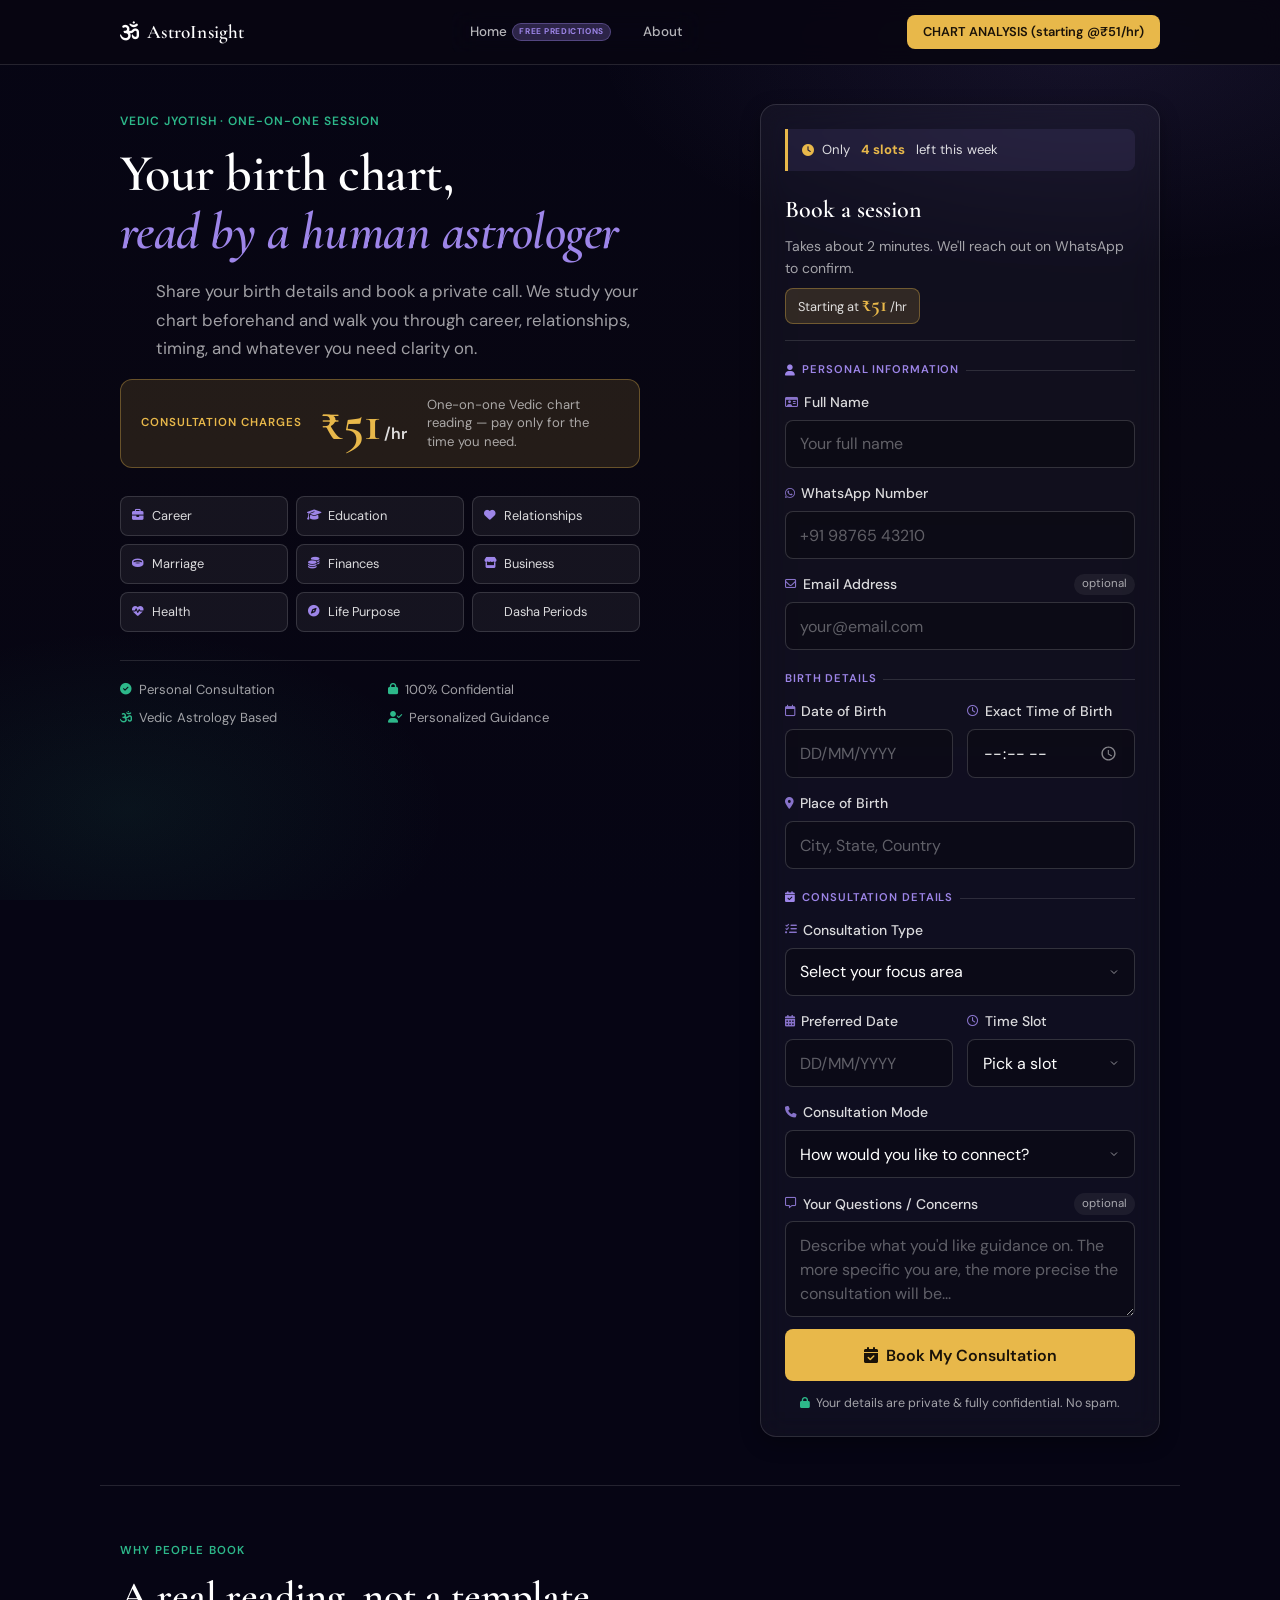
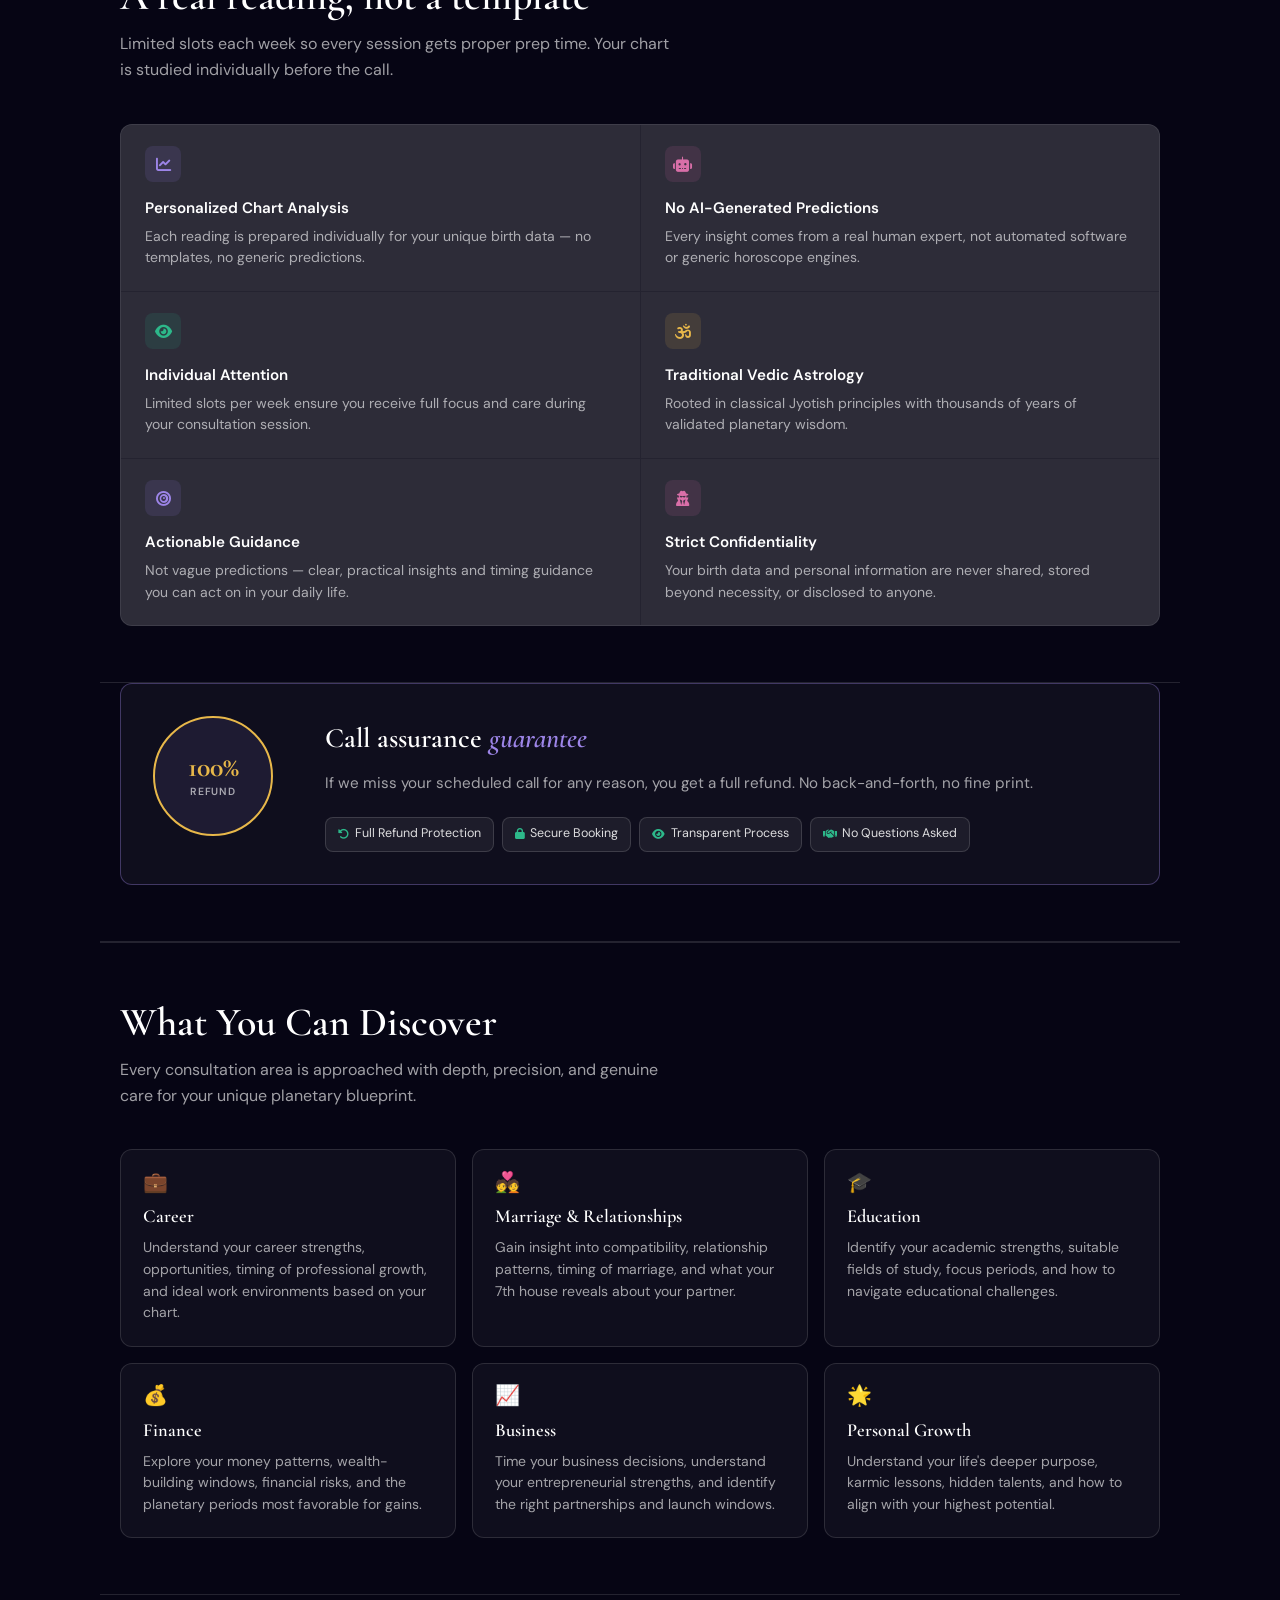
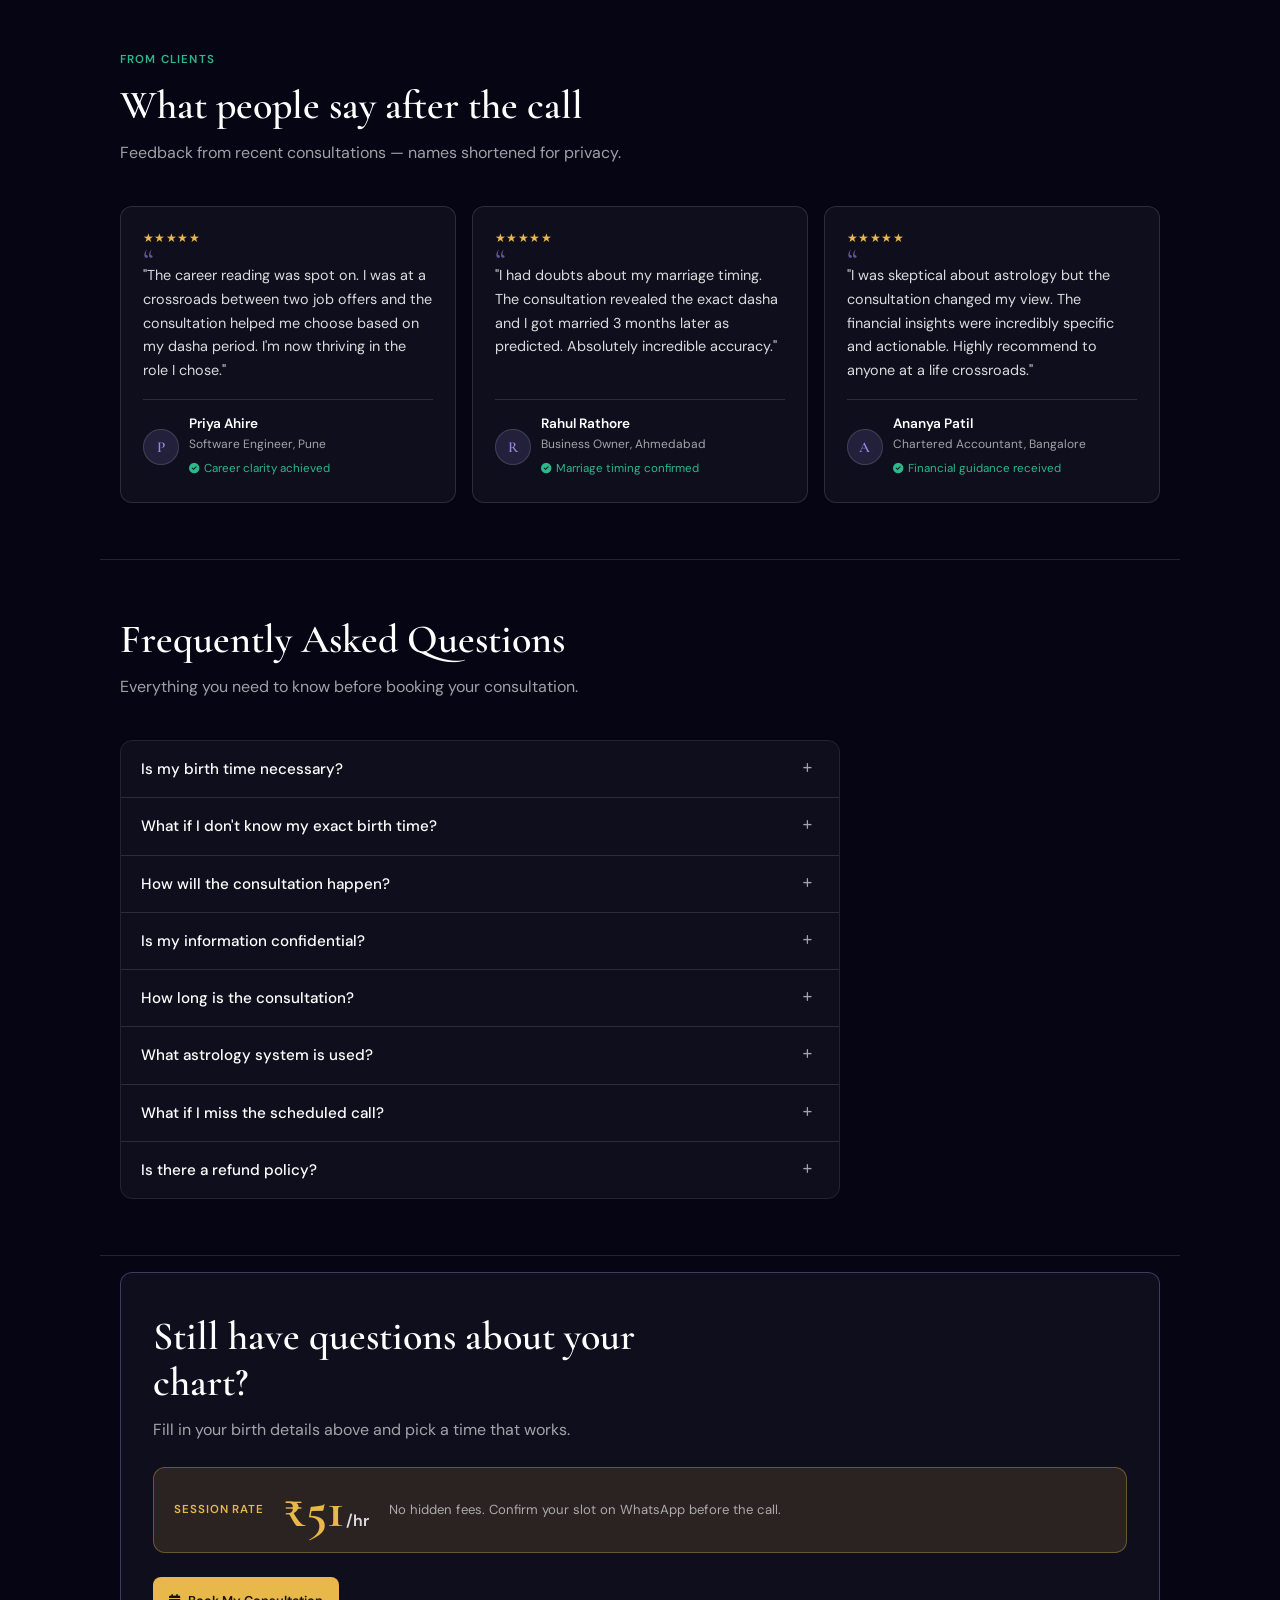
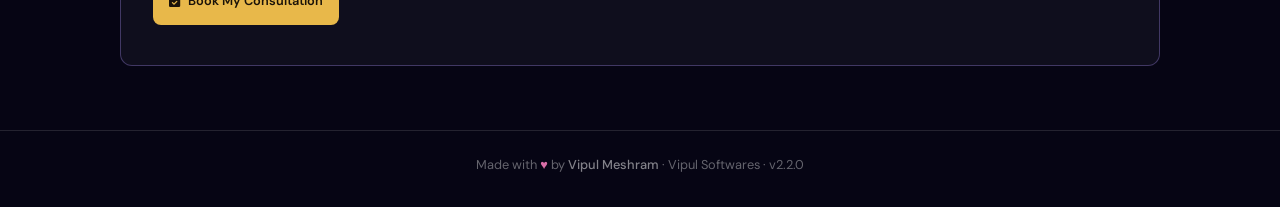
==== commit 3b1040f3: "added changes Visit changelog in about page for more info" ====
--- a/consult_page.html
+++ b/consult_page.html
@@ -757,7 +757,7 @@
       AstroInsight
     </a>
     <nav class="nav-pill liquid-glass" aria-label="Main navigation">
-      <a href="index.html" class="nav-link">Home</a>
+      <a href="index.html" class="nav-link">Home <span class="new-badge">FREE Predictions</span></a>
       <a href="index.html#about" class="nav-link">About</a>
     </nav>
     <div class="header-actions">
@@ -768,7 +768,7 @@
     </div>
   </div>
   <nav class="mobile-nav liquid-glass" id="mobileNav" aria-label="Mobile navigation">
-    <a href="index.html" class="nav-link">Home</a>
+    <a href="index.html" class="nav-link">Home <span class="new-badge">FREE Predictions</span></a>
     <a href="index.html#about" class="nav-link">About</a>
     <div class="mobile-nav-ctas">
       <a href="index.html#about" class="btn-ghost">About</a>
@@ -854,7 +854,7 @@
           </div>
 
           <!-- Birth Details -->
-          <div class="form-section-label"><i class="fa-solid fa-star-and-crescent"></i> Birth Details</div>
+          <div class="form-section-label"></i> Birth Details</div>
           <div class="form-grid">
             <div class="form-grid form-grid-2">
               <div class="form-field">
@@ -1210,7 +1210,7 @@
      FOOTER
 ============================== -->
   <footer class="site-footer">
-    <p>Made with <span class="heart-icon">♥</span> by <strong>Vipul Meshram</strong> · Vipul Softwares · v2.1.0</p>
+    <p>Made with <span class="heart-icon">♥</span> by <strong>Vipul Meshram</strong> · Vipul Softwares · v2.2.0</p>
   </footer>
 
 <!-- ==============================
--- a/style.css
+++ b/style.css
@@ -913,8 +913,8 @@
 
 .about-avatar {
   position: relative;
-  width: 80px;
-  height: 80px;
+  width: 170px;
+  height: 170px;
   margin-bottom: 0.4rem;
 }
 .avatar-ring {
@@ -931,18 +931,18 @@
   animation: spin 6s linear infinite;
 }
 .avatar-inner {
-  width: 100%;
-  height: 100%;
-  border-radius: 50%;
-  background: rgba(255,255,255,0.08);
-  backdrop-filter: blur(10px);
-  -webkit-backdrop-filter: blur(10px);
-  display: flex;
-  align-items: center;
-  justify-content: center;
-  font-size: 1.3rem;
-  font-weight: 700;
-  color: var(--accent-2);
+    width: 100%;
+    height: 100%;
+    border-radius: 50%;
+    overflow: hidden;
+}
+
+.avatar-inner img {
+    width: 100%;
+    height: 100%;
+    object-fit: cover;
+    border-radius: 50%;
+    display: block;
 }
 
 .about-name { font-size: 1.5rem; font-weight: 700; letter-spacing: -0.02em; }
@@ -1145,4 +1145,209 @@
   .result-title-row { flex-wrap: wrap; }
   .share-badge { padding: 0.65rem 1rem; }
   .share-badge .value { font-size: 1.8rem; }
-}+}
+
+/* ==========================================
+   FLOATING CTA WIDGET
+   ========================================== */
+
+.floating-cta {
+  /* Fixed positioning — stays on screen while scrolling */
+  position: fixed;
+  bottom: 28px;
+  right: 24px;
+  z-index: 9999;
+
+  /* Shape */
+  width: 82px;
+  height: 82px;
+  border-radius: 50%;
+  border: 1.5px solid rgba(212, 175, 55, 0.55);
+  padding: 0;
+  cursor: pointer;
+
+  /* Glassmorphism background */
+  background: rgba(14, 10, 32, 0.75);
+  backdrop-filter: blur(20px);
+  -webkit-backdrop-filter: blur(20px);
+
+  /* Layered glow */
+  box-shadow:
+    0 0 0 1px rgba(212, 175, 55, 0.10),
+    0 0 22px rgba(212, 175, 55, 0.20),
+    0 8px 30px rgba(0, 0, 0, 0.55),
+    inset 0 1px 0 rgba(255, 255, 255, 0.06);
+
+  /* Layout */
+  display: flex;
+  flex-direction: column;
+  align-items: center;
+  justify-content: center;
+  gap: 2px;
+
+  /* Floating animation */
+  animation: fctaFloat 3.4s ease-in-out infinite;
+
+  /* Smooth hover transitions */
+  transition: transform 0.22s ease, box-shadow 0.22s ease, border-color 0.22s ease;
+
+  /* Accessible outline, styled to match theme */
+  outline: none;
+}
+
+/* Hover & focus state */
+.floating-cta:hover,
+.floating-cta:focus-visible {
+  animation-play-state: paused;
+  transform: translateY(-5px) scale(1.07);
+  border-color: rgba(212, 175, 55, 0.85);
+  box-shadow:
+    0 0 0 1px rgba(212, 175, 55, 0.25),
+    0 0 38px rgba(212, 175, 55, 0.38),
+    0 12px 40px rgba(0, 0, 0, 0.6),
+    inset 0 1px 0 rgba(255, 255, 255, 0.10);
+}
+
+/* Keyboard focus ring */
+.floating-cta:focus-visible {
+  outline: 2px solid rgba(212, 175, 55, 0.7);
+  outline-offset: 3px;
+}
+
+/* Active / pressed */
+.floating-cta:active {
+  transform: translateY(-2px) scale(1.02);
+}
+
+/* Floating keyframes */
+@keyframes fctaFloat {
+  0%, 100% { transform: translateY(0);    }
+  50%       { transform: translateY(-8px); }
+}
+
+/* Pulse ring */
+.fcta-pulse-ring {
+  position: absolute;
+  inset: -2px;
+  border-radius: 50%;
+  border: 1.5px solid rgba(212, 175, 55, 0.40);
+  animation: fctaPulse 2.8s ease-out infinite;
+  pointer-events: none;
+}
+
+@keyframes fctaPulse {
+  0%   { transform: scale(1);    opacity: 0.75; }
+  100% { transform: scale(1.6);  opacity: 0;    }
+}
+
+/* Kundli SVG icon */
+.fcta-icon {
+  width: 28px;
+  height: 28px;
+  flex-shrink: 0;
+}
+
+/* "Chart Analysis" text */
+.fcta-text-label {
+  font-family: 'DM Sans', sans-serif;
+  font-size: 9px;
+  font-weight: 600;
+  color: rgba(212, 175, 55, 0.88);
+  letter-spacing: 0.05em;
+  line-height: 1;
+  text-align: center;
+}
+
+/* "₹51" price */
+.fcta-price-label {
+  font-family: 'DM Sans', sans-serif;
+  font-size: 12px;
+  font-weight: 700;
+  color: #d4af37;
+  letter-spacing: 0.02em;
+  line-height: 1;
+}
+
+/* Tooltip */
+.fcta-tooltip {
+  position: absolute;
+  right: calc(100% + 14px);
+  top: 50%;
+  transform: translateY(-50%);
+
+  background: rgba(12, 8, 28, 0.95);
+  border: 1px solid rgba(212, 175, 55, 0.38);
+  color: rgba(255, 255, 255, 0.9);
+  font-family: 'DM Sans', sans-serif;
+  font-size: 12.5px;
+  font-weight: 500;
+  white-space: nowrap;
+  padding: 8px 14px;
+  border-radius: 8px;
+
+  pointer-events: none;
+  opacity: 0;
+  transition: opacity 0.2s ease;
+
+  box-shadow: 0 4px 18px rgba(0, 0, 0, 0.5);
+}
+
+/* Tooltip arrow pointing right */
+.fcta-tooltip::after {
+  content: '';
+  position: absolute;
+  left: 100%;
+  top: 50%;
+  transform: translateY(-50%);
+  border: 6px solid transparent;
+  border-left-color: rgba(212, 175, 55, 0.38);
+}
+
+/* Show tooltip on hover / focus */
+.floating-cta:hover .fcta-tooltip,
+.floating-cta:focus-visible .fcta-tooltip {
+  opacity: 1;
+}
+
+/* ── Mobile responsive ── */
+@media (max-width: 480px) {
+  .floating-cta {
+    width: 72px;
+    height: 72px;
+    bottom: 20px;
+    right: 16px;
+  }
+  .fcta-icon {
+    width: 24px;
+    height: 24px;
+  }
+  .fcta-text-label {
+    font-size: 8px;
+  }
+  .fcta-price-label {
+    font-size: 11px;
+  }
+  /* On mobile, tooltip appears above instead of to the side */
+  .fcta-tooltip {
+    right: auto;
+    left: 50%;
+    top: auto;
+    bottom: calc(100% + 12px);
+    transform: translateX(-50%);
+    white-space: normal;
+    width: 160px;
+    text-align: center;
+  }
+  .fcta-tooltip::after {
+    left: 50%;
+    top: 100%;
+    transform: translateX(-50%);
+    border: 6px solid transparent;
+    border-top-color: rgba(212, 175, 55, 0.38);
+    border-left-color: transparent;
+  }
+}
+
+/* ==========================================
+   END FLOATING CTA WIDGET
+   ========================================== */
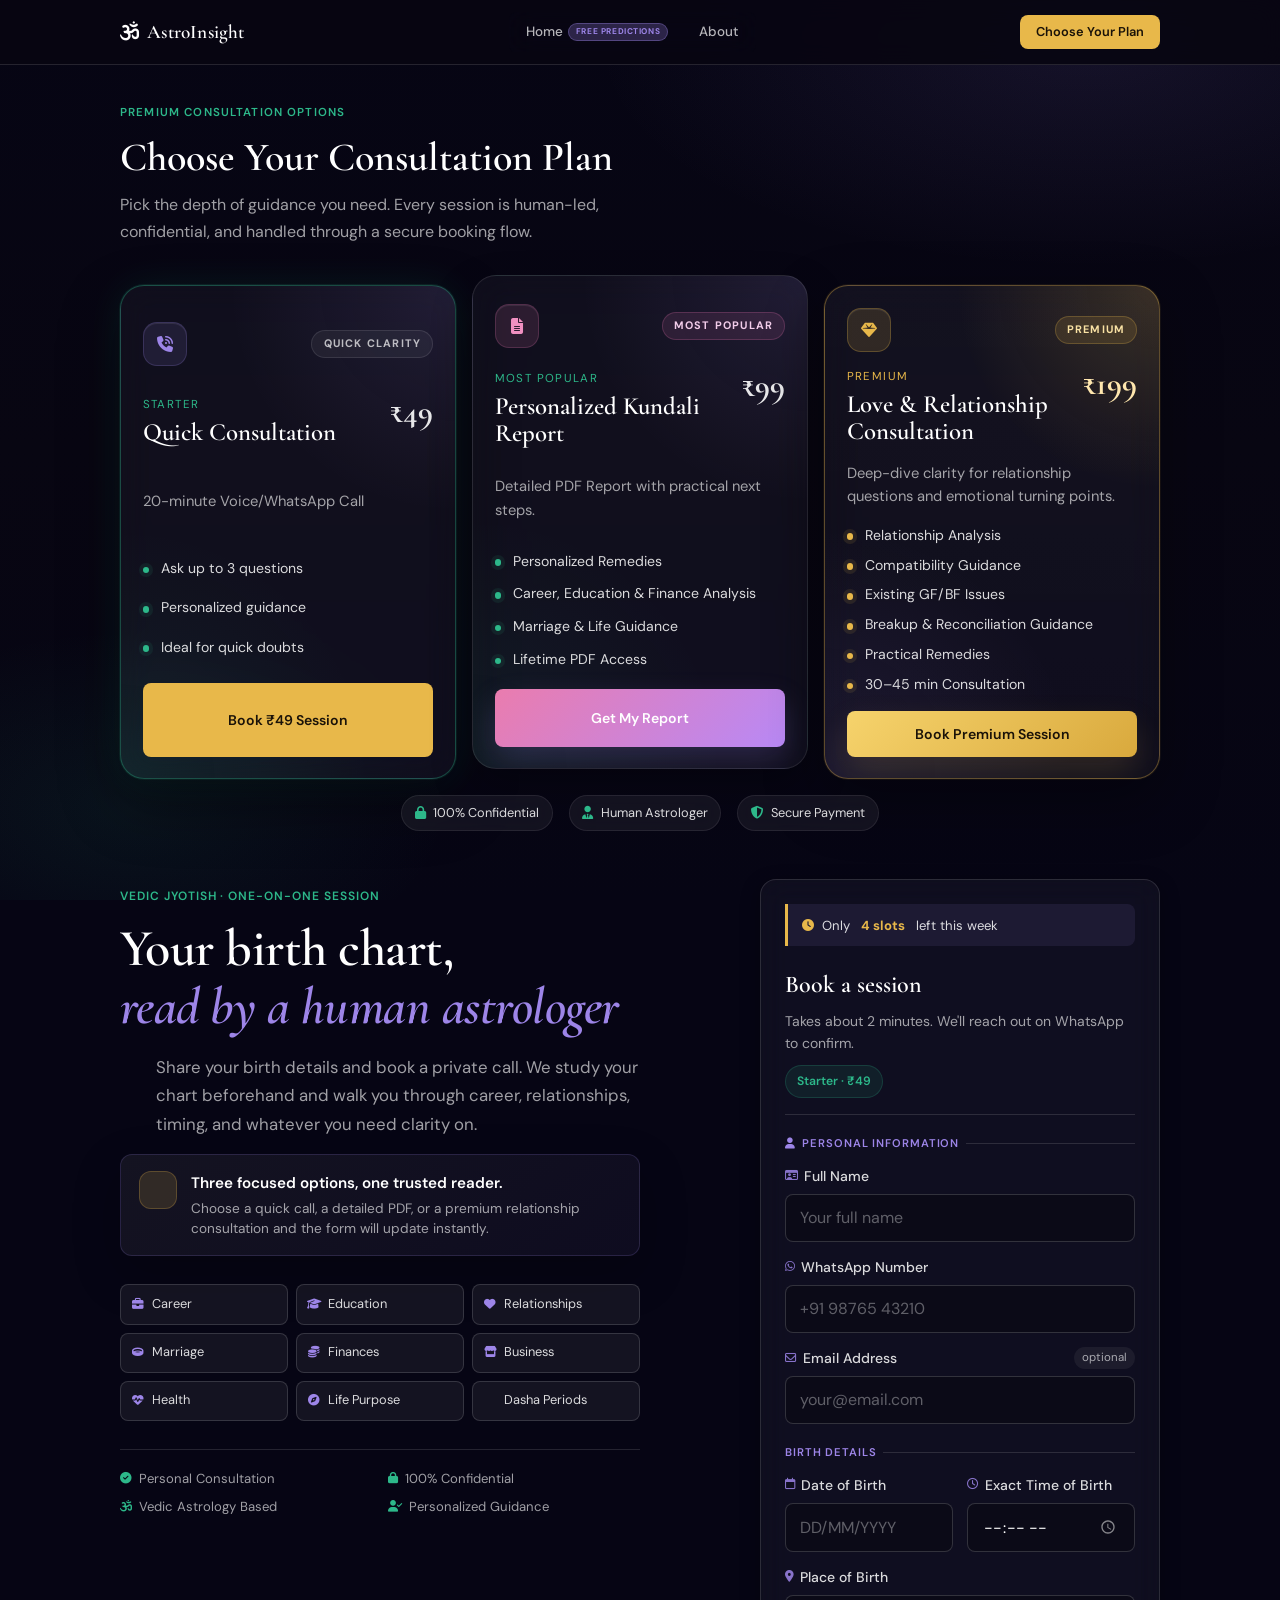
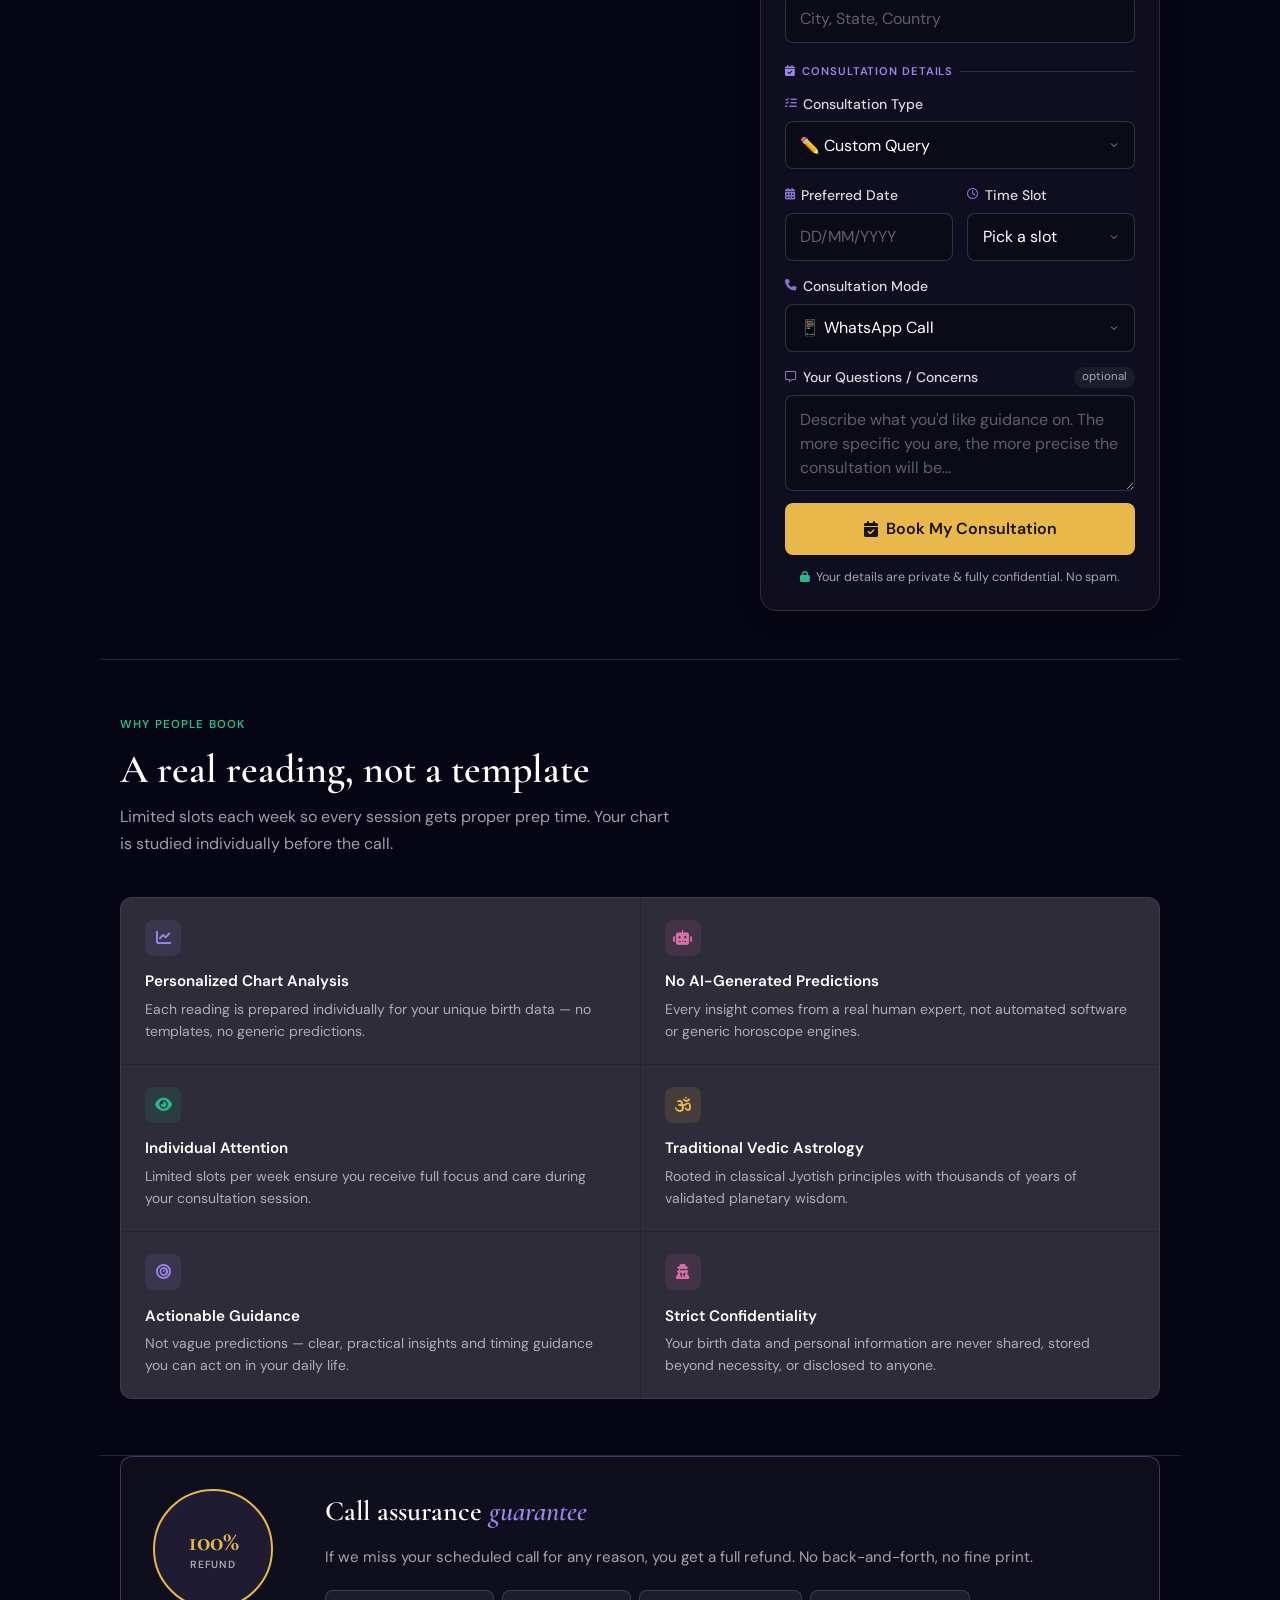
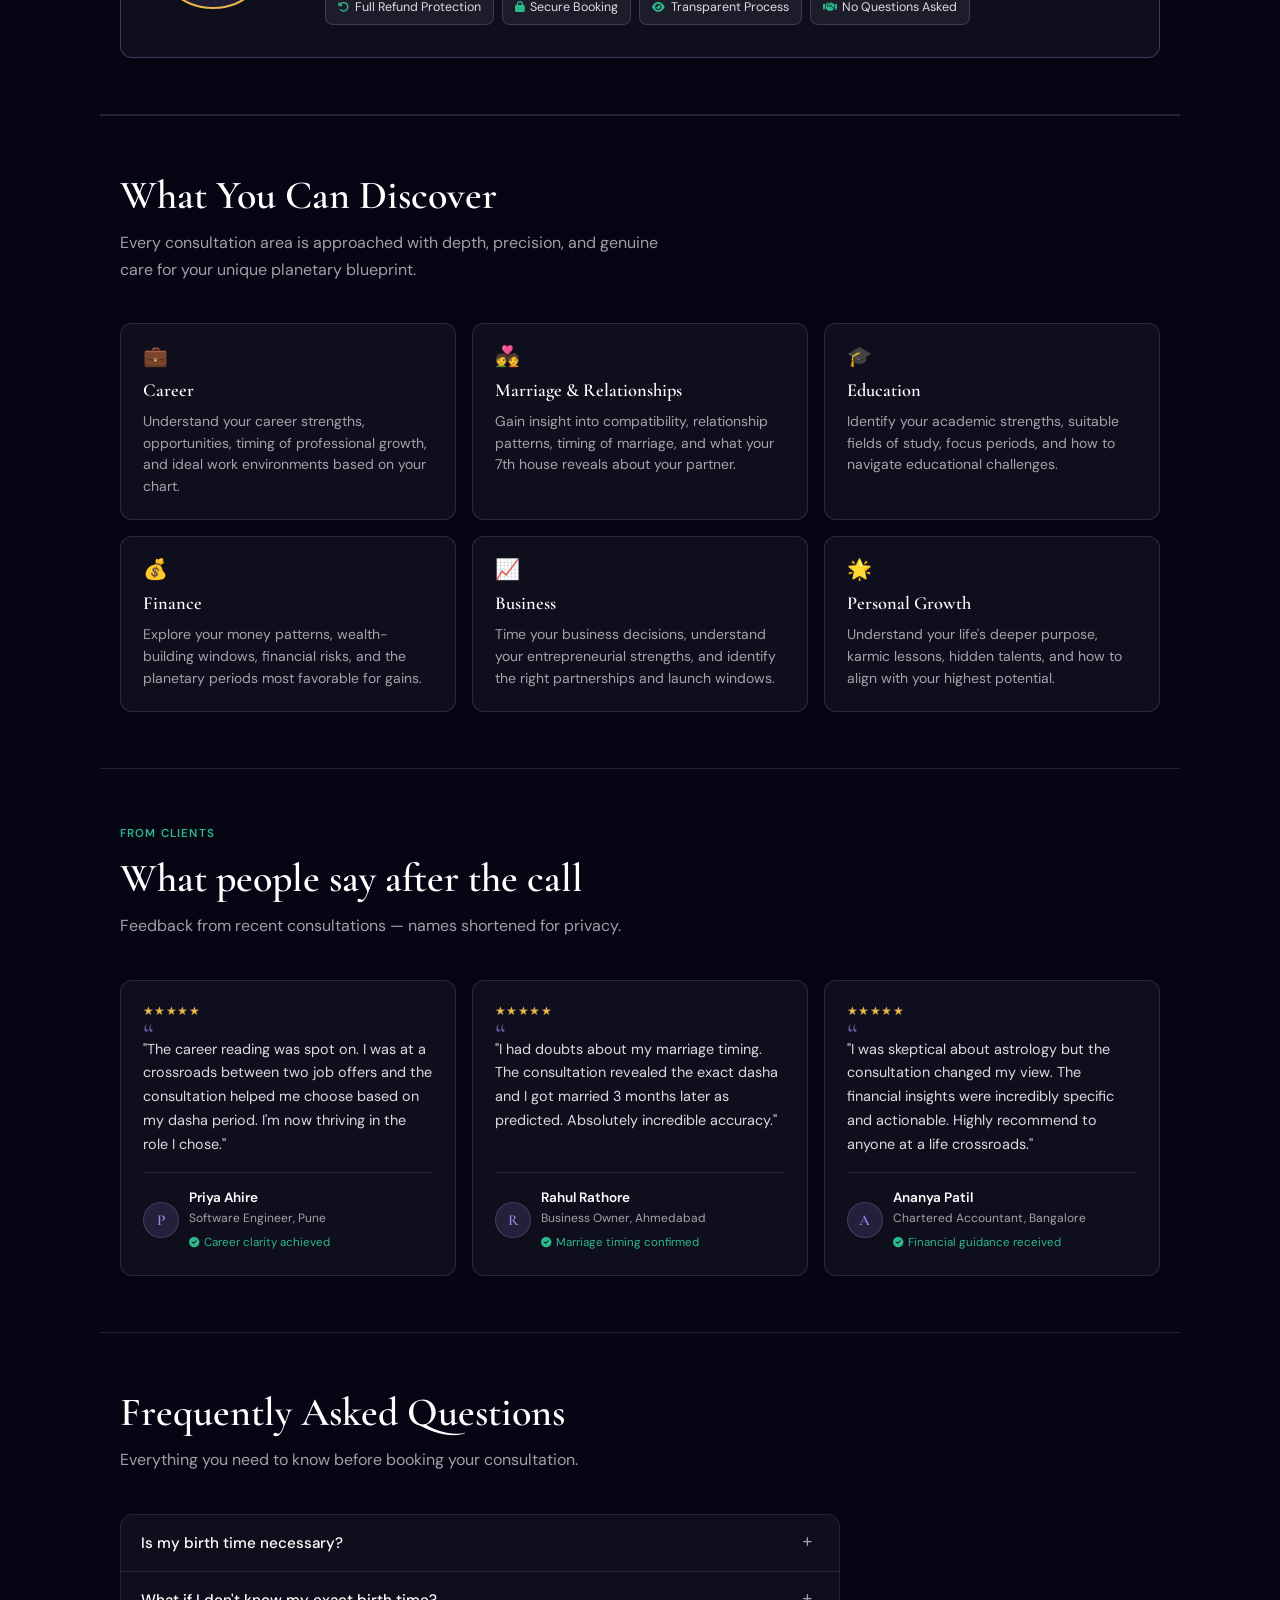
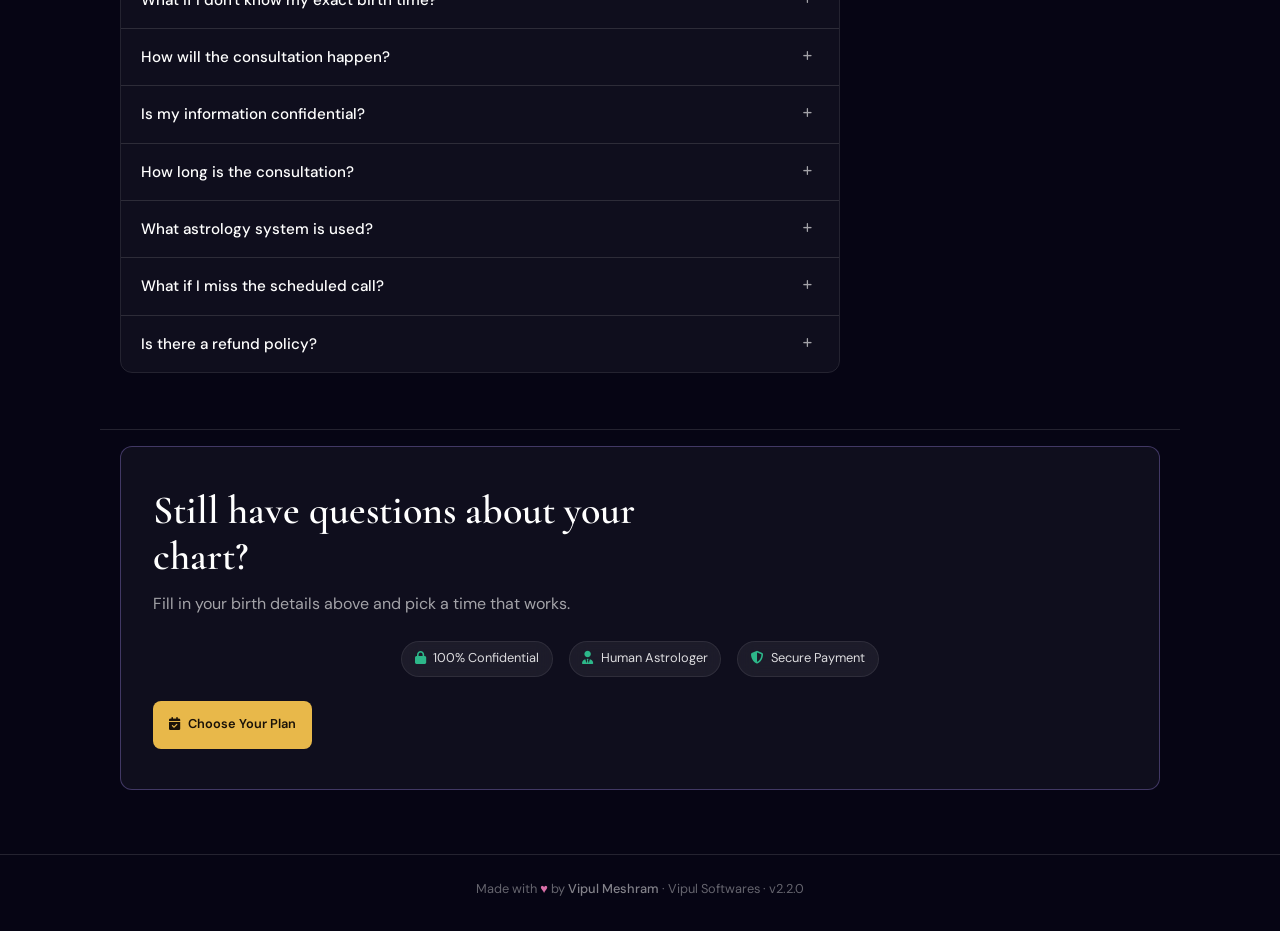
==== commit bb936ab8: "Add files via upload" ====
--- a/consult_page.html
+++ b/consult_page.html
@@ -78,67 +78,44 @@
   max-width: 520px;
   margin-bottom: 1rem;
 }
-.price-highlight {
-  display: flex;
-  align-items: center;
-  flex-wrap: wrap;
-  gap: 0.75rem 1.25rem;
+.mobile-nav-ctas .btn-ghost { text-decoration: none; display: inline-flex; align-items: center; justify-content: center; }
+
+.hero-note {
+  display: flex;
+  align-items: flex-start;
+  gap: 0.9rem;
   max-width: 520px;
   margin-bottom: 1.75rem;
-  padding: 1rem 1.25rem;
-  background: rgba(232,184,74,0.12);
-  border: 1px solid rgba(232,184,74,0.35);
+  padding: 1rem 1.1rem;
+  background: linear-gradient(145deg, rgba(255,255,255,0.06), rgba(157,133,232,0.06));
+  border: 1px solid rgba(157,133,232,0.18);
   border-radius: var(--radius-md);
-}
-.price-highlight-label {
-  font-size: 0.72rem;
+  box-shadow: 0 18px 48px rgba(0,0,0,0.22);
+}
+.hero-note-icon {
+  width: 38px;
+  height: 38px;
+  border-radius: 12px;
+  display: flex;
+  align-items: center;
+  justify-content: center;
+  background: rgba(232,184,74,0.14);
+  border: 1px solid rgba(232,184,74,0.24);
+  color: var(--accent-warm);
+  flex-shrink: 0;
+}
+.hero-note strong {
+  display: block;
+  font-size: 0.95rem;
   font-weight: 600;
-  letter-spacing: 0.08em;
-  text-transform: uppercase;
-  color: var(--accent-warm);
-}
-.price-highlight-amount {
-  font-family: var(--font-display);
-  font-size: clamp(2.4rem, 8vw, 3.25rem);
-  font-weight: 700;
-  color: var(--accent-warm);
-  line-height: 1;
-}
-.price-highlight-amount span {
-  font-family: var(--font-ui);
-  font-size: 1rem;
-  font-weight: 600;
-  color: var(--text-sub);
-  margin-left: 0.15rem;
-}
-.price-highlight-note {
-  font-size: 0.82rem;
+  margin-bottom: 0.2rem;
+}
+.hero-note span {
+  display: block;
   color: var(--text-muted);
-  flex: 1 1 140px;
-  line-height: 1.4;
-}
-
-.form-price-tag {
-  display: inline-flex;
-  align-items: baseline;
-  gap: 0.2rem;
-  margin-top: 0.5rem;
-  padding: 0.35rem 0.75rem;
-  background: rgba(232,184,74,0.15);
-  border: 1px solid rgba(232,184,74,0.35);
-  border-radius: var(--radius-sm);
-  font-size: 0.8rem;
-  color: var(--text-sub);
-}
-.form-price-tag strong {
-  font-family: var(--font-display);
-  font-size: 1.35rem;
-  font-weight: 700;
-  color: var(--accent-warm);
-  line-height: 1;
-}
-.price-highlight--cta { max-width: 100%; margin-bottom: 1.5rem; }
-.mobile-nav-ctas .btn-ghost { text-decoration: none; display: inline-flex; align-items: center; justify-content: center; }
+  font-size: 0.85rem;
+  line-height: 1.5;
+}
 
 .hero-insights {
   display: grid;
@@ -180,6 +157,237 @@
 
 .response-badge { display: none; }
 .pulse-dot { display: none; }
+
+/* ===========================
+   CONSULTATION PLANS
+=========================== */
+.pricing-section {
+  max-width: 1080px;
+  margin: 0 auto;
+  padding: 2.5rem 1.25rem 0.5rem;
+}
+.pricing-header {
+  margin-bottom: 1.5rem;
+}
+.pricing-grid {
+  display: grid;
+  grid-template-columns: repeat(3, minmax(0, 1fr));
+  gap: 1rem;
+}
+.pricing-card {
+  position: relative;
+  border-radius: 24px;
+  padding: 1.35rem;
+  background:
+    radial-gradient(circle at top right, rgba(157,133,232,0.12), transparent 38%),
+    radial-gradient(circle at bottom left, rgba(45,184,138,0.08), transparent 42%),
+    var(--bg-card);
+  border: 1px solid rgba(255,255,255,0.1);
+  box-shadow: 0 18px 40px rgba(0,0,0,0.28);
+  backdrop-filter: blur(16px) saturate(1.15);
+  -webkit-backdrop-filter: blur(16px) saturate(1.15);
+  overflow: hidden;
+  transition: transform 0.25s ease, border-color 0.25s ease, box-shadow 0.25s ease;
+  display: grid;
+  gap: 1rem;
+  min-height: 100%;
+  cursor: pointer;
+}
+.pricing-card::before {
+  content: "";
+  position: absolute;
+  inset: 0;
+  background: linear-gradient(135deg, rgba(255,255,255,0.08), transparent 35%, rgba(255,255,255,0.03));
+  opacity: 0;
+  transition: opacity 0.25s ease;
+  pointer-events: none;
+}
+.pricing-card:hover,
+.pricing-card:focus-within {
+  transform: translateY(-6px);
+  border-color: rgba(157,133,232,0.28);
+  box-shadow: 0 24px 60px rgba(0,0,0,0.4);
+}
+.pricing-card:hover::before,
+.pricing-card:focus-within::before { opacity: 1; }
+.pricing-card.selected {
+  border-color: rgba(45,184,138,0.35);
+  box-shadow: 0 24px 60px rgba(0,0,0,0.4), 0 0 0 1px rgba(45,184,138,0.12), 0 0 40px rgba(45,184,138,0.12);
+}
+.pricing-card--featured {
+  transform: translateY(-10px);
+}
+.pricing-card--featured:hover,
+.pricing-card--featured:focus-within {
+  transform: translateY(-14px);
+}
+.pricing-card--premium {
+  border: 1px solid rgba(232,184,74,0.36);
+  background:
+    radial-gradient(circle at top right, rgba(232,184,74,0.18), transparent 34%),
+    radial-gradient(circle at bottom left, rgba(157,133,232,0.1), transparent 42%),
+    linear-gradient(180deg, rgba(255,255,255,0.05), rgba(255,255,255,0.035));
+  box-shadow: 0 20px 58px rgba(0,0,0,0.35), 0 0 0 1px rgba(232,184,74,0.08);
+}
+.pricing-card--premium.selected {
+  border-color: rgba(232,184,74,0.55);
+  box-shadow: 0 24px 70px rgba(0,0,0,0.44), 0 0 0 1px rgba(232,184,74,0.15), 0 0 44px rgba(232,184,74,0.14);
+}
+.pricing-card-top {
+  display: flex;
+  align-items: center;
+  justify-content: space-between;
+  gap: 0.75rem;
+}
+.pricing-icon {
+  width: 44px;
+  height: 44px;
+  border-radius: 14px;
+  display: flex;
+  align-items: center;
+  justify-content: center;
+  color: var(--accent);
+  background: rgba(157,133,232,0.12);
+  border: 1px solid rgba(157,133,232,0.2);
+  box-shadow: inset 0 1px 0 rgba(255,255,255,0.08);
+}
+.pricing-icon--rose {
+  color: #f08fc0;
+  background: rgba(217,111,168,0.14);
+  border-color: rgba(217,111,168,0.22);
+}
+.pricing-icon--gold {
+  color: var(--accent-warm);
+  background: rgba(232,184,74,0.14);
+  border-color: rgba(232,184,74,0.26);
+}
+.pricing-badge {
+  display: inline-flex;
+  align-items: center;
+  gap: 0.35rem;
+  padding: 0.28rem 0.7rem;
+  border-radius: 999px;
+  font-size: 0.68rem;
+  font-weight: 700;
+  letter-spacing: 0.11em;
+  text-transform: uppercase;
+  white-space: nowrap;
+}
+.pricing-badge--muted {
+  color: var(--white-70);
+  background: rgba(255,255,255,0.05);
+  border: 1px solid rgba(255,255,255,0.1);
+}
+.pricing-badge--popular {
+  color: #f2cdea;
+  background: rgba(217,111,168,0.12);
+  border: 1px solid rgba(217,111,168,0.24);
+}
+.pricing-badge--premium {
+  color: #f9e2a4;
+  background: rgba(232,184,74,0.12);
+  border: 1px solid rgba(232,184,74,0.24);
+}
+.pricing-card-title-row {
+  display: flex;
+  align-items: flex-start;
+  justify-content: space-between;
+  gap: 1rem;
+}
+.pricing-card-kicker {
+  font-size: 0.72rem;
+  letter-spacing: 0.12em;
+  text-transform: uppercase;
+  color: var(--accent-2);
+  margin-bottom: 0.3rem;
+}
+.pricing-card--premium .pricing-card-kicker { color: var(--accent-warm); }
+.pricing-card h3 {
+  font-family: var(--font-display);
+  font-size: 1.55rem;
+  font-weight: 600;
+  line-height: 1.1;
+}
+.pricing-card-price {
+  font-family: var(--font-display);
+  font-size: 2rem;
+  font-weight: 700;
+  color: var(--white-90);
+  line-height: 1;
+}
+.pricing-card--premium .pricing-card-price {
+  color: #ffe7ae;
+}
+.pricing-card-copy {
+  color: var(--text-muted);
+  font-size: 0.92rem;
+  line-height: 1.6;
+}
+.pricing-list {
+  list-style: none;
+  display: grid;
+  gap: 0.55rem;
+}
+.pricing-list li {
+  position: relative;
+  padding-left: 1.15rem;
+  color: var(--text-sub);
+  font-size: 0.88rem;
+  line-height: 1.5;
+}
+.pricing-list li::before {
+  content: "";
+  position: absolute;
+  left: 0;
+  top: 0.6em;
+  width: 0.42rem;
+  height: 0.42rem;
+  border-radius: 999px;
+  background: var(--accent-2);
+  box-shadow: 0 0 0 4px rgba(45,184,138,0.09);
+}
+.pricing-card--premium .pricing-list li::before {
+  background: var(--accent-warm);
+  box-shadow: 0 0 0 4px rgba(232,184,74,0.1);
+}
+.plan-cta {
+  width: 100%;
+  justify-content: center;
+}
+.plan-cta.btn-solid {
+  padding: 0.85rem 1rem;
+  font-size: 0.88rem;
+}
+.pricing-card--featured .plan-cta.btn-solid {
+  background: linear-gradient(135deg, #ea7cae, #b889f6);
+  color: #fff;
+  box-shadow: 0 14px 32px rgba(157,133,232,0.2);
+}
+.pricing-card--premium .plan-cta.btn-solid {
+  background: linear-gradient(135deg, #f6d36c, #d9a93d);
+  color: #1a1208;
+  box-shadow: 0 16px 34px rgba(232,184,74,0.16);
+}
+.pricing-trust-strip {
+  display: flex;
+  flex-wrap: wrap;
+  justify-content: center;
+  gap: 0.75rem 1rem;
+  margin-top: 1rem;
+}
+.pricing-trust-strip span {
+  display: inline-flex;
+  align-items: center;
+  gap: 0.45rem;
+  padding: 0.42rem 0.8rem;
+  border-radius: 999px;
+  background: rgba(255,255,255,0.06);
+  border: 1px solid rgba(255,255,255,0.08);
+  color: var(--text-sub);
+  font-size: 0.8rem;
+  backdrop-filter: blur(10px);
+}
+.pricing-trust-strip i { color: var(--accent-2); }
 
 /* ===========================
    FORM CARD
@@ -206,6 +414,19 @@
 .form-card-sub {
   font-size: 0.875rem;
   color: var(--text-muted);
+}
+.selected-plan-chip {
+  display: inline-flex;
+  align-items: center;
+  gap: 0.35rem;
+  margin-top: 0.65rem;
+  padding: 0.35rem 0.7rem;
+  border-radius: 999px;
+  font-size: 0.76rem;
+  font-weight: 600;
+  color: var(--accent-2);
+  background: rgba(45,184,138,0.1);
+  border: 1px solid rgba(45,184,138,0.2);
 }
 
 .form-section-label {
@@ -699,6 +920,8 @@
   }
   .hero-right { order: -1; }
   .form-card { position: static; }
+  .pricing-grid { grid-template-columns: repeat(2, minmax(0, 1fr)); }
+  .pricing-card--premium { grid-column: 1 / -1; }
   .hero-insights { grid-template-columns: repeat(2, 1fr); max-width: none; }
   .trust-badges { max-width: none; }
   .benefits-grid,
@@ -710,6 +933,9 @@
 }
 
 @media (max-width: 768px) {
+  .pricing-grid { grid-template-columns: 1fr; }
+  .pricing-card--premium,
+  .pricing-card--featured { grid-column: auto; transform: none; }
   .form-grid-2 { grid-template-columns: 1fr; }
   .trust-grid { grid-template-columns: 1fr; }
   .benefits-grid,
@@ -720,12 +946,11 @@
 
 @media (max-width: 480px) {
   .hero { padding: 1.25rem 1rem 2rem; }
-  .price-highlight {
-    flex-direction: column;
-    align-items: flex-start;
-    gap: 0.5rem;
-    padding: 0.9rem 1rem;
-  }
+  .pricing-section { padding: 2rem 1rem 0.25rem; }
+  .pricing-card { padding: 1.15rem; border-radius: 20px; }
+  .pricing-card-title-row { flex-direction: column; gap: 0.45rem; }
+  .pricing-card-price { font-size: 1.75rem; }
+  .hero-note { padding: 0.9rem 0.95rem; }
   .hero-insights { grid-template-columns: 1fr 1fr; gap: 0.4rem; }
   .insight-pill { font-size: 0.75rem; padding: 0.5rem; }
   .trust-badges { grid-template-columns: 1fr; }
@@ -761,7 +986,7 @@
       <a href="index.html#about" class="nav-link">About</a>
     </nav>
     <div class="header-actions">
-      <a href="#booking-form" class="btn-solid">CHART ANALYSIS (starting @₹51/hr)</a>
+      <a href="#booking-form" class="btn-solid">Choose Your Plan</a>
       <button class="menu-toggle liquid-glass" id="menuToggle" aria-label="Open menu">
         <svg width="18" height="18" viewBox="0 0 24 24" fill="none" stroke="currentColor" stroke-width="2"><line x1="3" y1="6" x2="21" y2="6"/><line x1="3" y1="12" x2="21" y2="12"/><line x1="3" y1="18" x2="21" y2="18"/></svg>
       </button>
@@ -772,7 +997,7 @@
     <a href="index.html#about" class="nav-link">About</a>
     <div class="mobile-nav-ctas">
       <a href="index.html#about" class="btn-ghost">About</a>
-      <a href="#booking-form" class="btn-solid">Book Now</a>
+      <a href="#booking-form" class="btn-solid">Choose Your Plan</a>
     </div>
   </nav>
 </header>
@@ -781,6 +1006,92 @@
      PAGE WRAPPER
 ============================== -->
 <div class="page-wrapper">
+
+  <!-- ==============================
+       CONSULTATION PLANS
+  ============================== -->
+  <section class="pricing-section reveal" aria-label="Choose Your Consultation Plan">
+    <div class="pricing-header">
+      <div class="section-eyebrow">Premium consultation options</div>
+      <h2 class="section-title">Choose Your Consultation Plan</h2>
+      <p class="section-sub">Pick the depth of guidance you need. Every session is human-led, confidential, and handled through a secure booking flow.</p>
+    </div>
+
+    <div class="pricing-grid">
+      <article class="pricing-card" data-plan="starter" data-consult-type="custom" data-plan-label="Starter · ₹49">
+        <div class="pricing-card-top">
+          <div class="pricing-icon" aria-hidden="true"><i class="fa-solid fa-phone-volume"></i></div>
+          <span class="pricing-badge pricing-badge--muted">Quick clarity</span>
+        </div>
+        <div class="pricing-card-title-row">
+          <div>
+            <p class="pricing-card-kicker">Starter</p>
+            <h3>Quick Consultation</h3>
+          </div>
+          <div class="pricing-card-price">₹49</div>
+        </div>
+        <p class="pricing-card-copy">20-minute Voice/WhatsApp Call</p>
+        <ul class="pricing-list">
+          <li>Ask up to 3 questions</li>
+          <li>Personalized guidance</li>
+          <li>Ideal for quick doubts</li>
+        </ul>
+        <button type="button" class="plan-cta btn-solid">Book ₹49 Session</button>
+      </article>
+
+      <article class="pricing-card pricing-card--featured" data-plan="popular" data-consult-type="complete" data-plan-label="Most Popular · ₹99">
+        <div class="pricing-card-top">
+          <div class="pricing-icon pricing-icon--rose" aria-hidden="true"><i class="fa-solid fa-file-lines"></i></div>
+          <span class="pricing-badge pricing-badge--popular">MOST POPULAR</span>
+        </div>
+        <div class="pricing-card-title-row">
+          <div>
+            <p class="pricing-card-kicker">Most Popular</p>
+            <h3>Personalized Kundali Report</h3>
+          </div>
+          <div class="pricing-card-price">₹99</div>
+        </div>
+        <p class="pricing-card-copy">Detailed PDF Report with practical next steps.</p>
+        <ul class="pricing-list">
+          <li>Personalized Remedies</li>
+          <li>Career, Education &amp; Finance Analysis</li>
+          <li>Marriage &amp; Life Guidance</li>
+          <li>Lifetime PDF Access</li>
+        </ul>
+        <button type="button" class="plan-cta btn-solid">Get My Report</button>
+      </article>
+
+      <article class="pricing-card pricing-card--premium" data-plan="premium" data-consult-type="marriage" data-plan-label="Premium · ₹199">
+        <div class="pricing-card-top">
+          <div class="pricing-icon pricing-icon--gold" aria-hidden="true"><i class="fa-solid fa-gem"></i></div>
+          <span class="pricing-badge pricing-badge--premium">Premium</span>
+        </div>
+        <div class="pricing-card-title-row">
+          <div>
+            <p class="pricing-card-kicker">Premium</p>
+            <h3>Love &amp; Relationship Consultation</h3>
+          </div>
+          <div class="pricing-card-price">₹199</div>
+        </div>
+        <p class="pricing-card-copy">Deep-dive clarity for relationship questions and emotional turning points.</p>
+        <ul class="pricing-list">
+          <li>Relationship Analysis</li>
+          <li>Compatibility Guidance</li>
+          <li>Existing GF/BF Issues</li>
+          <li>Breakup &amp; Reconciliation Guidance</li>
+          <li>Practical Remedies</li>
+          <li>30–45 min Consultation</li>
+        </ul>
+        <button type="button" class="plan-cta btn-solid">Book Premium Session</button>
+      </article>
+    </div>
+
+    <div class="pricing-trust-strip" aria-label="Booking trust indicators">
+      <span><i class="fa-solid fa-lock"></i> 100% Confidential</span>
+      <span><i class="fa-solid fa-user-tie"></i> Human Astrologer</span>
+      <span><i class="fa-solid fa-shield-halved"></i> Secure Payment</span>
+    </div>
+  </section>
 
   <!-- ==============================
        HERO + FORM
@@ -796,10 +1107,12 @@
       <p class="hero-sub">
         Share your birth details and book a private call. We study your chart beforehand and walk you through career, relationships, timing, and whatever you need clarity on.
       </p>
-      <div class="price-highlight" aria-label="Consultation pricing">
-        <span class="price-highlight-label">Consultation charges</span>
-        <span class="price-highlight-amount">₹51<span>/hr</span></span>
-        <span class="price-highlight-note">One-on-one Vedic chart reading — pay only for the time you need.</span>
+      <div class="hero-note" aria-label="Consultation plans note">
+        <div class="hero-note-icon" aria-hidden="true"><i class="fa-solid fa-stars"></i></div>
+        <div>
+          <strong>Three focused options, one trusted reader.</strong>
+          <span>Choose a quick call, a detailed PDF, or a premium relationship consultation and the form will update instantly.</span>
+        </div>
       </div>
       <div class="hero-insights">
         <span class="insight-pill"><i class="fa-solid fa-briefcase"></i> Career</span>
@@ -830,10 +1143,11 @@
         <div class="form-card-header">
           <div class="form-card-title">Book a session</div>
           <div class="form-card-sub">Takes about 2 minutes. We'll reach out on WhatsApp to confirm.</div>
-          <div class="form-price-tag">Starting at <strong>₹51</strong>/hr</div>
+          <div class="selected-plan-chip" id="selectedPlanChip">No plan selected yet</div>
         </div>
 
         <form id="mainForm" novalidate>
+          <input type="hidden" id="selectedPlan" name="selectedPlan" value=""/>
           <!-- Personal Info -->
           <div class="form-section-label"><i class="fa-solid fa-user"></i> Personal Information</div>
           <div class="form-grid">
@@ -1143,7 +1457,7 @@
           How will the consultation happen?
           <span class="faq-icon"><i class="fa-solid fa-plus"></i></span>
         </div>
-        <div class="faq-a"><p>Through your selected call method — WhatsApp call, audio call, or  — at the booked time slot. You'll receive a WhatsApp message confirming the details before your session.</p></div>
+        <div class="faq-a"><p>Through your selected call method — WhatsApp call or audio call — at the booked time slot. You'll receive a WhatsApp message confirming the details before your session.</p></div>
       </div>
       <div class="faq-item">
         <div class="faq-q" role="button" tabindex="0" aria-expanded="false">
@@ -1157,7 +1471,7 @@
           How long is the consultation?
           <span class="faq-icon"><i class="fa-solid fa-plus"></i></span>
         </div>
-        <div class="faq-a"><p>Each consultation is approximately 30 to 60 minutes, depending on the complexity of your chart and the number of areas discussed. You're encouraged to prepare your key questions in advance.</p></div>
+        <div class="faq-a"><p>It depends on the plan you choose: the Starter session runs about 20 minutes, the Kundali Report gives you a detailed PDF, and the Premium relationship consultation typically runs 30 to 45 minutes. You're encouraged to prepare your key questions in advance.</p></div>
       </div>
       <div class="faq-item">
         <div class="faq-q" role="button" tabindex="0" aria-expanded="false">
@@ -1192,14 +1506,14 @@
     <div class="cta-card">
       <h2 class="cta-title">Still have questions about your chart?</h2>
       <p class="cta-sub">Fill in your birth details above and pick a time that works.</p>
-      <div class="price-highlight price-highlight--cta">
-        <span class="price-highlight-label">Session rate</span>
-        <span class="price-highlight-amount">₹51<span>/hr</span></span>
-        <span class="price-highlight-note">No hidden fees. Confirm your slot on WhatsApp before the call.</span>
+      <div class="pricing-trust-strip" style="margin-top: 1.25rem; margin-bottom: 1.5rem;">
+        <span><i class="fa-solid fa-lock"></i> 100% Confidential</span>
+        <span><i class="fa-solid fa-user-tie"></i> Human Astrologer</span>
+        <span><i class="fa-solid fa-shield-halved"></i> Secure Payment</span>
       </div>
       <a href="#booking-form" class="cta-btn btn-solid">
         <i class="fa-solid fa-calendar-check"></i>
-        Book My Consultation
+        Choose Your Plan
       </a>
     </div>
   </div>
@@ -1319,6 +1633,47 @@
   if (el) el.addEventListener('change', () => showError(id, false));
 });
 
+const planCards = document.querySelectorAll('.pricing-card');
+const selectedPlanInput = document.getElementById('selectedPlan');
+const selectedPlanChip = document.getElementById('selectedPlanChip');
+const consultTypeField = document.getElementById('consultType');
+const consultModeField = document.getElementById('consultMode');
+const consultationForm = document.getElementById('consultationForm');
+
+function selectConsultationPlan(planCard, scrollToForm = true) {
+  if (!planCard) return;
+
+  const planLabel = planCard.dataset.planLabel || 'Selected plan';
+  const consultType = planCard.dataset.consultType || '';
+
+  planCards.forEach(card => card.classList.toggle('selected', card === planCard));
+
+  if (selectedPlanInput) selectedPlanInput.value = planLabel;
+  if (selectedPlanChip) selectedPlanChip.textContent = planLabel;
+  if (consultTypeField && consultType) consultTypeField.value = consultType;
+  if (consultModeField && !consultModeField.value) consultModeField.value = 'whatsapp';
+
+  if (scrollToForm && consultationForm) {
+    consultationForm.scrollIntoView({ behavior: 'smooth', block: 'center' });
+  }
+}
+
+planCards.forEach(card => {
+  card.addEventListener('click', () => selectConsultationPlan(card));
+  const cta = card.querySelector('.plan-cta');
+  if (cta) {
+    cta.addEventListener('click', (event) => {
+      event.preventDefault();
+      event.stopPropagation();
+      selectConsultationPlan(card);
+    });
+  }
+});
+
+if (planCards[0]) {
+  selectConsultationPlan(planCards[0], false);
+}
+
 </script>
 
 <script>
@@ -1344,6 +1699,7 @@
         birthTime: document.getElementById("tob").value,
         birthPlace: document.getElementById("pob").value,
         consultationType: document.getElementById("consultType").value,
+        selectedPlan: document.getElementById("selectedPlan").value,
         preferredDate: document.getElementById("prefDate").value,
         timeSlot: document.getElementById("timeSlot").value,
         callMode: document.getElementById("consultMode").value,
@@ -1377,5 +1733,16 @@
     }
 });
 </script>
+
+  <!-- Google tag (gtag.js) -->
+<script async src="https://www.googletagmanager.com/gtag/js?id=G-Z08B9BSG94"></script>
+<script>
+  window.dataLayer = window.dataLayer || [];
+  function gtag(){dataLayer.push(arguments);}
+  gtag('js', new Date());
+
+  gtag('config', 'G-Z08B9BSG94');
+</script>
+
 </body>
-</html>+</html>
--- a/style.css
+++ b/style.css
@@ -1258,7 +1258,7 @@
   text-align: center;
 }
 
-/* "₹51" price */
+/* Floating CTA sublabel */
 .fcta-price-label {
   font-family: 'DM Sans', sans-serif;
   font-size: 12px;
@@ -1350,4 +1350,4 @@
 
 /* ==========================================
    END FLOATING CTA WIDGET
-   ========================================== */+   ========================================== */
